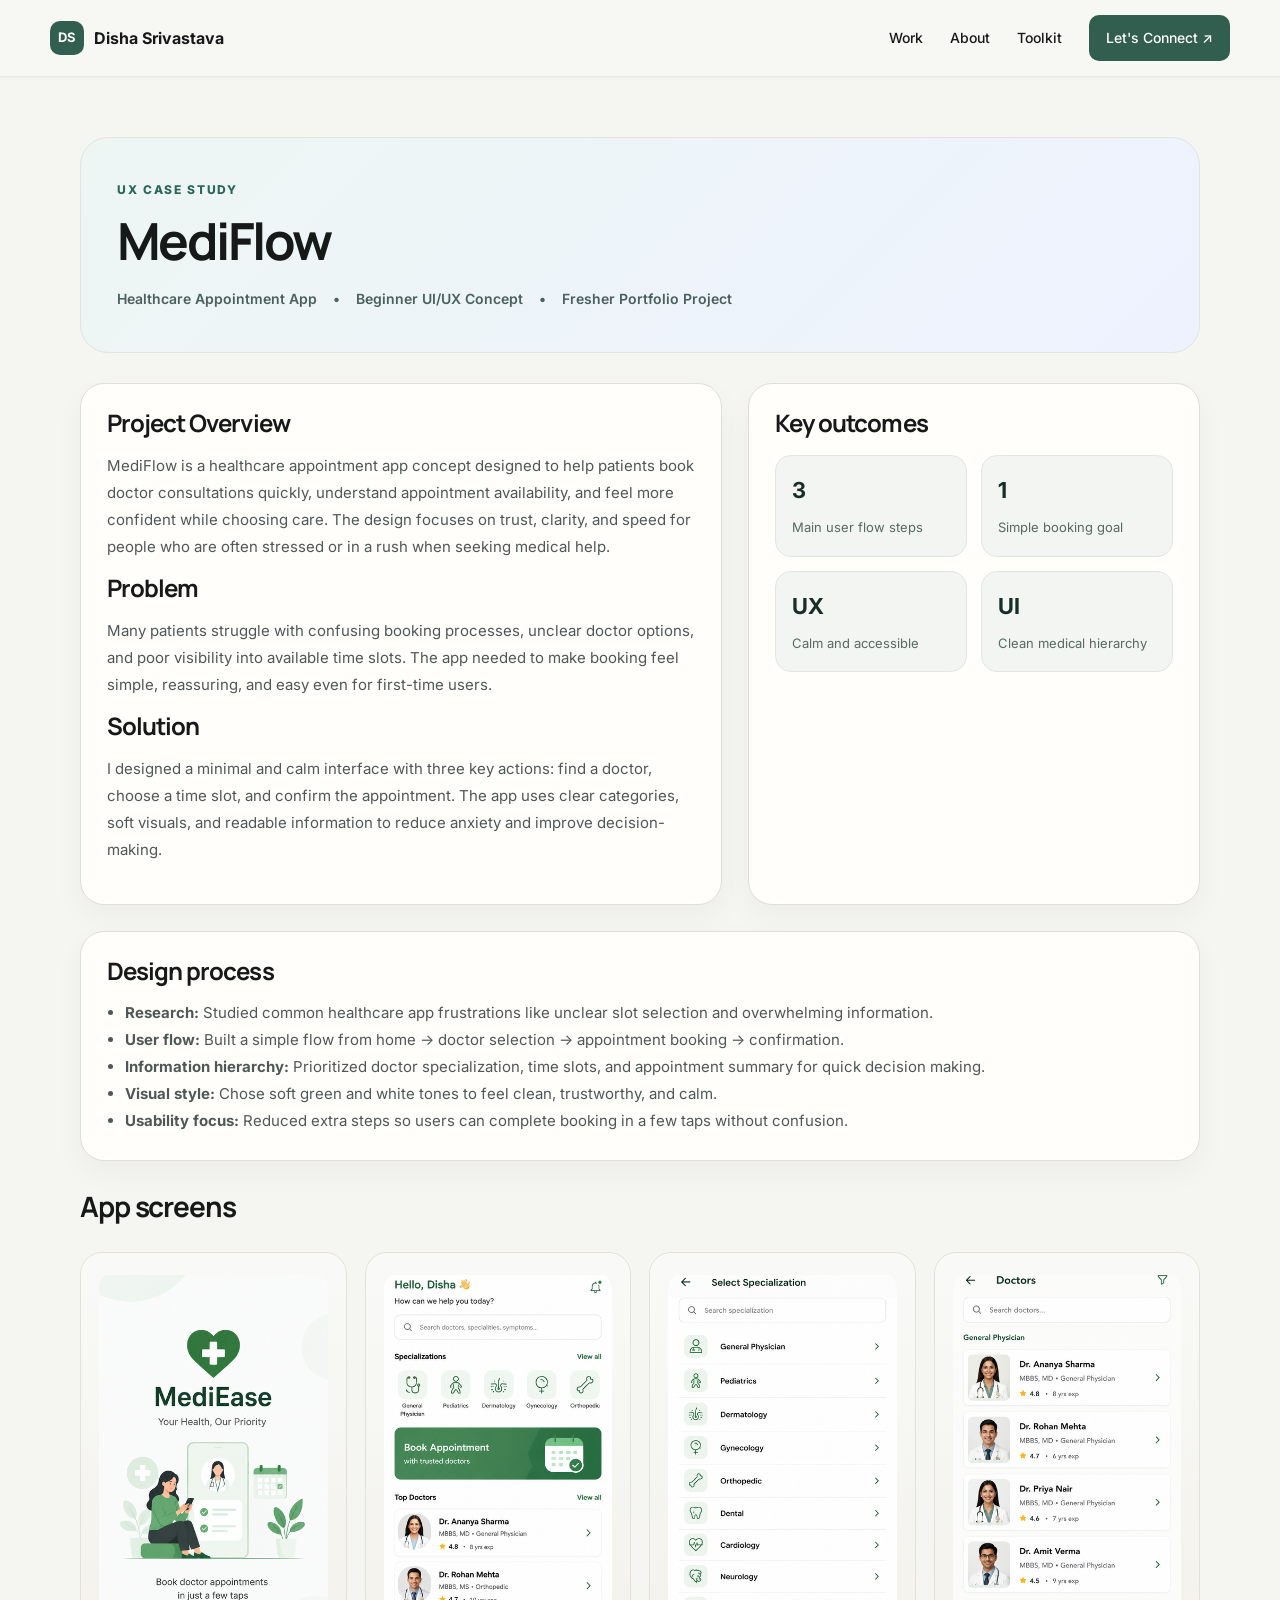
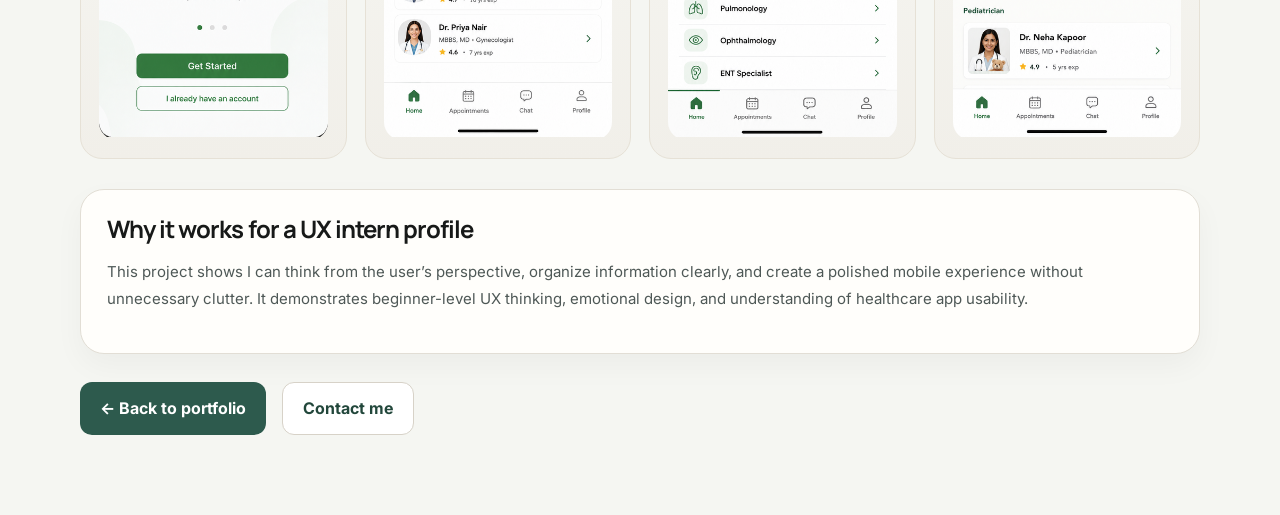
==== ux-project.html @ add3eace "adding ui ux project" ====
<!DOCTYPE html>
<html lang="en">
<head>
  <meta charset="UTF-8" />
  <meta name="viewport" content="width=device-width, initial-scale=1.0" />
  <meta name="description" content="MediFlow UX case study for a healthcare appointment app concept." />
  <title>MediFlow | Healthcare Appointment App</title>
  <link rel="preconnect" href="https://fonts.googleapis.com">
  <link rel="preconnect" href="https://fonts.gstatic.com" crossorigin>
  <link href="https://fonts.googleapis.com/css2?family=Inter:wght@400;500;600;700;800&family=Manrope:wght@600;700;800&display=swap" rel="stylesheet">
  <link rel="stylesheet" href="styles.css" />
  <style>
    body { background: #f5f6f2; }
    .case-study { max-width: 1160px; margin: 0 auto; padding: 60px 20px 80px; }
    .case-hero {
      background: linear-gradient(135deg, #edf6f3 0%, #eef2ff 100%);
      border: 1px solid #dfe5df;
      border-radius: 28px;
      padding: 42px 36px;
      margin-bottom: 30px;
    }
    .case-kicker {
      font-size: 12px; letter-spacing: .14em; text-transform: uppercase; font-weight: 800; color: #2b6657; margin-bottom: 12px;
    }
    .case-hero h1 { font-size: clamp(34px, 4vw, 58px); margin: 0 0 18px; letter-spacing: -0.05em; }
    .hero-meta { display:flex; flex-wrap:wrap; gap:16px; color:#49605c; font-size:14px; font-weight:600; }
    .case-grid { display:grid; grid-template-columns:1.35fr 0.95fr; gap:26px; }
    .panel {
      background:#fffefb; border:1px solid #e2ded5; border-radius:24px; padding:26px; box-shadow:0 12px 30px rgba(22,30,29,.04);
    }
    .panel h2 { font-size:24px; margin:0 0 14px; }
    .panel p, .panel li { color:#4e5856; font-size:15px; line-height:1.8; }
    ul { margin:0; padding-left:18px; }
    .stats { display:grid; grid-template-columns:repeat(2, minmax(0,1fr)); gap:14px; margin-top:18px; }
    .stat { background:#f2f5f1; border:1px solid #e1e7e1; border-radius:16px; padding:16px; }
    .stat strong { display:block; font-size:22px; color:#172d29; margin-bottom:5px; }
    .stat span { color:#586964; font-size:13px; }
    .screen-layout { display:grid; grid-template-columns:repeat(4, 1fr); gap:18px; margin-top:30px; }
    .screen-card {
      background:linear-gradient(180deg, #f9faf7, #f1efe9); border:1px solid #e6e1d6; border-radius:22px; min-height:260px; padding:18px; position:relative; overflow:hidden;
    }
    .phone-mock { width:145px; height:215px; margin:0 auto; background:white; border-radius:24px; border:1px solid #ece8df; box-shadow:0 18px 30px rgba(22,29,34,.08); padding:12px; }
    .mini-top { display:flex; justify-content:flex-end; gap:5px; margin-bottom:10px; }
    .mini-top span { display:inline-block; width:6px; height:6px; border-radius:50%; background:#d9d8d4; }
    .mini-hero { height:30px; border-radius:10px; background:#eaf0ef; margin-bottom:10px; }
    .mini-pill { height:14px; width:70%; border-radius:999px; background:#edf4f2; margin-bottom:8px; }
    .doctor-card { height:56px; border-radius:12px; background:linear-gradient(135deg,#dfeef0,#c5dfe5); margin-bottom:10px; }
    .mini-row { height:18px; background:#eef1ef; border-radius:8px; margin-bottom:8px; }
    .mini-button { height:26px; border-radius:10px; background:#dfe8e6; margin-top:14px; }
    .mini-badge { display:flex; justify-content:space-between; gap:6px; margin-bottom:8px; }
    .mini-badge span { display:inline-block; flex:1; height:20px; border-radius:999px; background:#ebf1ef; }
    .case-actions { display:flex; gap:16px; margin-top:28px; flex-wrap:wrap; }
    .btn-case {
      display:inline-flex; align-items:center; gap:8px; background:#2d5a4d; color:white; padding:12px 20px; border-radius:12px; font-weight:700; text-decoration:none;
    }
    .btn-case.secondary { background:white; color:#22473b; border:1px solid #d7d2c8; }
    @media (max-width: 900px) { .case-grid { grid-template-columns:1fr; } .screen-layout { grid-template-columns:repeat(2,1fr);} }
    @media (max-width: 560px) { .screen-layout { grid-template-columns:1fr; } }
  </style>
</head>
<body>
  <header class="nav-wrap">
    <nav class="nav container" aria-label="Primary navigation">
      <a class="brand" href="index.html" aria-label="Disha Srivastava home">
        <span class="brand-mark">DS</span>
        <span>Disha Srivastava</span>
      </a>
      <div class="nav-links" id="nav-links">
        <a href="index.html#work">Work</a>
        <a href="index.html#about">About</a>
        <a href="index.html#skills">Toolkit</a>
        <a class="nav-cta" href="index.html#contact">Let's Connect <span>↗</span></a>
      </div>
    </nav>
  </header>

  <main class="case-study">
    <section class="case-hero">
      <div class="case-kicker">UX Case Study</div>
      <h1>MediFlow</h1>
      <div class="hero-meta">
        <span>Healthcare Appointment App</span>
        <span>•</span>
        <span>Beginner UI/UX Concept</span>
        <span>•</span>
        <span>Fresher Portfolio Project</span>
      </div>
    </section>

    <section class="case-grid">
      <div class="panel">
        <h2>Project Overview</h2>
        <p>
          MediFlow is a healthcare appointment app concept designed to help patients book doctor consultations quickly,
          understand appointment availability, and feel more confident while choosing care. The design focuses on trust,
          clarity, and speed for people who are often stressed or in a rush when seeking medical help.
        </p>

        <h2>Problem</h2>
        <p>
          Many patients struggle with confusing booking processes, unclear doctor options, and poor visibility into available time slots.
          The app needed to make booking feel simple, reassuring, and easy even for first-time users.
        </p>

        <h2>Solution</h2>
        <p>
          I designed a minimal and calm interface with three key actions: find a doctor, choose a time slot, and confirm the appointment.
          The app uses clear categories, soft visuals, and readable information to reduce anxiety and improve decision-making.
        </p>
      </div>

      <div class="panel">
        <h2>Key outcomes</h2>
        <div class="stats">
          <div class="stat">
            <strong>3</strong>
            <span>Main user flow steps</span>
          </div>
          <div class="stat">
            <strong>1</strong>
            <span>Simple booking goal</span>
          </div>
          <div class="stat">
            <strong>UX</strong>
            <span>Calm and accessible</span>
          </div>
          <div class="stat">
            <strong>UI</strong>
            <span>Clean medical hierarchy</span>
          </div>
        </div>
      </div>
    </section>

    <section class="panel" style="margin-top:26px;">
      <h2>Design process</h2>
      <ul>
        <li><strong>Research:</strong> Studied common healthcare app frustrations like unclear slot selection and overwhelming information.</li>
        <li><strong>User flow:</strong> Built a simple flow from home → doctor selection → appointment booking → confirmation.</li>
        <li><strong>Information hierarchy:</strong> Prioritized doctor specialization, time slots, and appointment summary for quick decision making.</li>
        <li><strong>Visual style:</strong> Chose soft green and white tones to feel clean, trustworthy, and calm.</li>
        <li><strong>Usability focus:</strong> Reduced extra steps so users can complete booking in a few taps without confusion.</li>
      </ul>
    </section>

    <section style="margin-top:30px;">
      <h2 style="font-size:28px; margin-bottom:18px;">App screens</h2>
      <div class="screen-layout">
        <div class="screen-card">
          <img src="images/cropped/ui_1.png" alt="MediEase home screen onboarding" style="width:100%; height:100%; object-fit:contain; border-radius:18px;" />
        </div>
        <div class="screen-card">
          <img src="images/cropped/ui_2.png" alt="MediEase specialization and doctor list screen" style="width:100%; height:100%; object-fit:contain; border-radius:18px;" />
        </div>
        <div class="screen-card">
          <img src="images/cropped/ui_3.png" alt="MediEase date and slot selection screen" style="width:100%; height:100%; object-fit:contain; border-radius:18px;" />
        </div>
        <div class="screen-card">
          <img src="images/cropped/ui_4.png" alt="MediEase appointment confirmation screen" style="width:100%; height:100%; object-fit:contain; border-radius:18px;" />
        </div>
      </div>
    </section>

    <section class="panel" style="margin-top:30px;">
      <h2>Why it works for a UX intern profile</h2>
      <p>
        This project shows I can think from the user’s perspective, organize information clearly, and create a polished mobile experience without unnecessary clutter.
        It demonstrates beginner-level UX thinking, emotional design, and understanding of healthcare app usability.
      </p>
    </section>

    <div class="case-actions">
      <a class="btn-case" href="index.html#work">← Back to portfolio</a>
      <a class="btn-case secondary" href="index.html#contact">Contact me</a>
    </div>
  </main>
</body>
</html>
---- styles.css ----
:root{
  --bg:#f8f7f3; --paper:#fffefb; --text:#171918; --muted:#626762;
  --green:#315e4e; --green-2:#3f735f; --yellow:#e7b83f; --line:#e7e5dc;
  --shadow:0 18px 55px rgba(39,53,45,.10); --radius:22px;
}
*{box-sizing:border-box}
html{scroll-behavior:smooth}
body{margin:0;background:var(--bg);color:var(--text);font-family:Inter,system-ui,sans-serif;line-height:1.65}
a{color:inherit;text-decoration:none}
button{font:inherit}
.container{width:min(1180px,calc(100% - 48px));margin:auto}
.nav-wrap{position:sticky;top:0;z-index:20;background:rgba(248,247,243,.88);backdrop-filter:blur(14px);border-bottom:1px solid rgba(231,229,220,.7)}
.nav{min-height:76px;display:flex;align-items:center;justify-content:space-between;gap:24px}
.brand{display:flex;align-items:center;gap:10px;font-weight:700}
.brand-mark{display:grid;place-items:center;width:34px;height:34px;border-radius:10px;background:var(--green);color:white;font-size:13px}
.nav-links{display:flex;align-items:center;gap:27px;font-size:14px;font-weight:500}
.nav-links a{transition:.2s ease}
.nav-links a:hover{color:var(--green)}
.nav-cta{background:var(--green);color:#fff!important;padding:11px 17px;border-radius:10px}
.menu-btn{display:none;border:1px solid var(--line);background:var(--paper);padding:9px 12px;border-radius:9px}
.hero{min-height:700px;display:grid;grid-template-columns:1.03fr .97fr;align-items:center;gap:45px;padding:80px 0 65px}
.eyebrow,.section-kicker{font-size:12px;letter-spacing:.12em;text-transform:uppercase;font-weight:700;color:var(--green)}
.eyebrow{display:inline-block;letter-spacing:.02em;text-transform:none;color:#5d4d1e;background:#f6e9bd;padding:8px 13px;border-radius:999px}
h1,h2,h3{font-family:Manrope,Inter,sans-serif;line-height:1.12}
h1{font-size:clamp(44px,5.3vw,72px);letter-spacing:-.055em;margin:22px 0 24px;max-width:720px}
h1 span{color:var(--green)}
h2{font-size:clamp(31px,3.4vw,46px);letter-spacing:-.04em;margin:9px 0 22px}
h3{letter-spacing:-.025em}
.hero-text{max-width:620px;color:var(--muted);font-size:17px}
.hero-actions{display:flex;align-items:center;gap:24px;margin-top:32px}
.btn{display:inline-flex;align-items:center;gap:15px;border:0;border-radius:11px;padding:14px 20px;font-weight:700;cursor:pointer}
.btn-primary{background:var(--green);color:white;box-shadow:0 10px 24px rgba(49,94,78,.18)}
.btn-light{background:white;color:var(--green)}
.text-btn{font-weight:600;font-size:14px}
.hero-points{display:flex;gap:26px;margin-top:45px;color:#4e544f;font-size:13px}
.hero-photo{position:relative;min-height:560px;display:grid;place-items:center}
.photo-card{width:min(390px,75%);aspect-ratio:.79;position:relative;z-index:2;overflow:hidden;border-radius:190px 190px 35px 35px;border:9px solid white;box-shadow:var(--shadow);background:#dfe8e2}
.photo-card img{width:100%;height:100%;object-fit:cover;object-position:center 44%}
.photo-orbit{position:absolute;border-radius:50%;filter:blur(.1px)}
.orbit-a{width:410px;height:410px;background:#e3e9dc;top:80px;left:50%;transform:translateX(-45%)}
.orbit-b{width:110px;height:110px;border:18px solid #f3cf67;right:8%;bottom:70px}
.photo-note{position:absolute;z-index:4;right:2%;bottom:78px;background:white;padding:17px 20px;border-radius:15px;box-shadow:0 15px 40px rgba(30,50,40,.13);display:flex;gap:12px;align-items:flex-start;font-size:12px}
.photo-note p{margin:0}
.note-icon{width:30px;height:30px;display:grid;place-items:center;background:#e2ece3;color:var(--green);border-radius:50%}
.section{padding:90px 0}
.section-head{display:flex;justify-content:space-between;align-items:end;margin-bottom:30px}
.section-head h2{max-width:690px}
.project-grid{display:grid;grid-template-columns:1.18fr 1fr 1fr;gap:20px}
.project-card{background:var(--paper);border:1px solid var(--line);border-radius:var(--radius);overflow:hidden;transition:transform .25s ease,box-shadow .25s ease}
.project-card:hover{transform:translateY(-5px);box-shadow:var(--shadow)}
.project-visual{height:285px;padding:28px;position:relative;overflow:hidden}
.visual-label{font-size:10px;letter-spacing:.12em;font-weight:800;color:#fff;opacity:.85}
.visual-nexa{background:linear-gradient(135deg,#244b40,#86a68e)}
.visual-mobile{background:linear-gradient(135deg,#c8d4cf,#f3ead2)}
.visual-mcq{background:linear-gradient(135deg,#38466d,#9ca8cf)}
.visual-mood{background:linear-gradient(135deg,#5e4a70,#e6b77d)}
.app-card-image{position:absolute;inset:18px 24px 14px 24px;width:calc(100% - 48px);height:calc(100% - 32px);object-fit:cover;border-radius:18px;box-shadow:0 14px 26px rgba(22,33,30,.14);background:#f7f7f3}
.visual-structure{position:absolute;left:18px;right:18px;bottom:18px;top:52px;border-radius:18px;background:rgba(255,255,255,.12);border:1px solid rgba(255,255,255,.22);box-shadow:inset 0 1px 0 rgba(255,255,255,.18)}
.mini-window{position:absolute;inset:16px 20px 14px 20px;background:white;border-radius:16px;padding:12px 12px 10px;box-shadow:0 18px 30px rgba(32,38,35,.13)}
.mini-top{display:flex;align-items:center;gap:7px;padding-bottom:10px;border-bottom:1px solid #edf0ed}.mini-top span{width:7px;height:7px;border-radius:50%;background:#d5d9d5}.mini-body{display:flex;gap:12px;margin-top:12px;height:calc(100% - 35px)}.mini-side{width:22%;background:#edf2ee;border-radius:10px}.mini-content{flex:1;display:flex;flex-direction:column;gap:10px}.mini-line{height:10px;border-radius:999px;background:#eef0ef}.mini-line.long{width:86%}.mini-line.short{width:54%}.mini-grid{display:grid;grid-template-columns:repeat(3,1fr);gap:8px;margin-top:8px}.mini-grid i{display:block;height:48px;border-radius:10px;background:linear-gradient(180deg,#c9dcd1,#edf1ee)}
.mini-dashboard{position:absolute;inset:18px 18px 18px 18px;background:rgba(255,255,255,.08);border-radius:16px;padding:16px}.dash-head{height:14px;width:45%;background:rgba(255,255,255,.4);border-radius:999px;margin-bottom:18px}.dash-body{display:grid;grid-template-columns:1.3fr .9fr .9fr;gap:10px;height:calc(100% - 24px)}.dash-panel{display:block;background:rgba(255,255,255,.2);border-radius:12px}.dash-panel.big{background:linear-gradient(180deg,rgba(255,255,255,.24),rgba(255,255,255,.12))}.mini-quiz{position:absolute;inset:20px 18px 18px 18px;background:rgba(255,255,255,.1);border-radius:16px;padding:18px 18px 15px}.quiz-line{height:10px;border-radius:999px;background:rgba(255,255,255,.42);margin-bottom:10px}.quiz-line.short{width:60%}.quiz-options{display:grid;grid-template-columns:1fr 1fr;gap:10px;margin-top:18px}.quiz-options span{display:block;height:42px;border-radius:10px;background:rgba(255,255,255,.2)}
.phone-ui{position:absolute;left:50%;top:52px;transform:translateX(-50%);width:150px;height:210px;background:#fff;border-radius:26px;padding:10px 12px;box-shadow:0 20px 40px rgba(26,31,30,.18)}
.phone-topbar{display:flex;justify-content:flex-end;gap:5px;padding-top:2px}.phone-topbar span{width:6px;height:6px;border-radius:50%;background:#d4d8d3}.phone-screen{margin-top:10px}.phone-header{height:12px;width:60%;background:#e7ece7;border-radius:6px;margin-bottom:10px}.search-pill{height:18px;border-radius:999px;background:#eef1ee;margin-bottom:12px}.category-row{display:grid;grid-template-columns:repeat(3,1fr);gap:7px;margin-bottom:12px}.category-row i{display:block;height:38px;background:#e7ece7;border-radius:10px}.product-card.large{height:56px;border-radius:12px;background:linear-gradient(135deg,#dfe9e5,#a6b7af);margin-bottom:10px}.product-row{display:grid;grid-template-columns:1fr 1fr;gap:8px}.product-row span{display:block;height:44px;border-radius:10px;background:#eef2ef}
.muted-link{color:var(--green);font-weight:700;display:inline-flex;align-items:center;cursor:default}
.mock-window,.mcq-ui,.mood-ui{position:absolute;background:#fff;border-radius:13px;box-shadow:0 20px 40px rgba(0,0,0,.18);left:12%;right:12%;top:68px;bottom:-20px;padding:13px}
.mock-top{display:flex;gap:5px;border-bottom:1px solid #e9ece9;padding-bottom:9px}.mock-top i{width:6px;height:6px;border-radius:50%;background:#a9b9ae}
.mock-body{display:flex;height:100%;padding-top:12px;gap:12px}.mock-side{width:22%;background:#edf2ee;border-radius:7px}.mock-content{flex:1}.mock-title{height:13px;width:42%;background:#dfe8e1;border-radius:5px;margin:3px 0 16px}.mock-row{display:flex;gap:8px}.mock-row b{height:38px;flex:1;background:#f0f4ef;border-radius:7px}.mock-large{height:78px;background:#e8eee9;border-radius:8px;margin-top:12px}
.mcq-ui{top:70px}.mcq-header{height:15px;width:44%;background:#dfe4f1;border-radius:5px}.mcq-chips{display:flex;gap:5px;margin:15px 0}.mcq-chips span{height:18px;flex:1;background:#e7ebf6;border-radius:6px}.mcq-line{height:9px;width:85%;background:#eceef2;border-radius:5px;margin:9px 0}.mcq-line.short{width:55%}.mcq-options{display:grid;grid-template-columns:1fr 1fr;gap:7px;margin-top:15px}.mcq-options i{height:33px;border:1px solid #dfe3eb;border-radius:7px}
.mood-ui{top:65px}.mood-title{height:13px;width:40%;background:#e7e0ec;border-radius:5px}.mood-cards{display:grid;grid-template-columns:repeat(4,1fr);gap:7px;margin:18px 0}.mood-cards i{height:65px;border-radius:8px;background:linear-gradient(180deg,#d5a1a7,#536c7b)}.mood-cards i:nth-child(2){background:linear-gradient(180deg,#b4c5d6,#57698d)}.mood-cards i:nth-child(3){background:linear-gradient(180deg,#d7a8c6,#5c4e82)}.mood-cards i:nth-child(4){background:linear-gradient(180deg,#e2a87a,#53685a)}.mood-pills{display:flex;gap:6px}.mood-pills span{height:13px;width:30px;border-radius:20px;background:#d8d4df}
.project-body{padding:22px}.project-meta{font-size:10px;letter-spacing:.1em;font-weight:800;color:var(--green);margin-bottom:10px}.project-meta-ui{color:#1f6f56;background:#eaf4ee;border:1px solid #d2e4d7;border-radius:999px;padding:8px 10px;display:inline-block;letter-spacing:.12em}.project-body h3{font-size:22px;margin:0 0 10px}.project-body p{font-size:13px;color:var(--muted);margin:0 0 18px}.project-link{font-size:13px;font-weight:700;color:var(--green)}
.approach{border-top:1px solid var(--line)}
.steps{display:grid;grid-template-columns:repeat(6,1fr);gap:12px;margin-top:35px}.step{padding:20px;border:1px solid var(--line);background:rgba(255,254,251,.65);border-radius:16px}.step span{display:grid;place-items:center;width:38px;height:38px;background:#edf1e9;color:var(--green);border-radius:10px;font-size:12px;font-weight:800}.step h3{font-size:17px;margin:22px 0 8px}.step p{font-size:12px;color:var(--muted);margin:0}.principle{display:flex;gap:17px;align-items:center;margin-top:24px;padding:20px 24px;background:#f0f0e6;border-radius:16px;color:#485149}.principle-icon{font-size:25px;color:var(--green)}.principle p{margin:0;font-size:14px}
.about{display:grid;grid-template-columns:1fr 1fr;gap:70px;align-items:center}.about-copy>p:not(.section-kicker){color:var(--muted);max-width:620px}.about-facts{display:grid;grid-template-columns:repeat(3,1fr);gap:10px;margin-top:30px}.about-facts div{background:var(--paper);border:1px solid var(--line);padding:14px;border-radius:13px}.about-facts b,.about-facts span{display:block}.about-facts b{font-size:11px;color:var(--green);margin-bottom:4px}.about-facts span{font-size:12px}.about-art{height:430px;position:relative;background:#eef1e7;border-radius:35% 35% 18px 18px;overflow:hidden}.sun{position:absolute;width:95px;height:95px;border-radius:50%;background:#efc34f;right:15%;top:12%}.plant{position:absolute;left:16%;bottom:0;width:30px;height:260px;border-left:6px solid #52725b;transform:rotate(5deg)}.plant:before,.plant:after{content:"";position:absolute;width:75px;height:30px;background:#789978;border-radius:100% 0 100% 0}.plant:before{left:-60px;top:60px;transform:rotate(-28deg)}.plant:after{left:-15px;top:125px;transform:rotate(28deg)}.desk{position:absolute;left:22%;right:12%;bottom:24%;height:10px;background:#5d4d3e;border-radius:10px}.person-shape{position:absolute;width:115px;height:180px;border-radius:60px 60px 20px 20px;background:#496a5b;left:48%;bottom:24%}.laptop{position:absolute;width:125px;height:76px;background:#d5dce1;border:7px solid #8e999e;border-radius:7px;left:42%;bottom:35%;transform:skewY(-4deg)}
.skills{border-top:1px solid var(--line)}.skills-grid{display:grid;grid-template-columns:1fr 1fr;gap:14px;margin-top:30px}.skill{display:flex;gap:18px;padding:22px;border:1px solid var(--line);border-radius:16px;background:var(--paper)}.skill>span{flex:none;width:42px;height:42px;display:grid;place-items:center;border-radius:12px;background:#edf1e9;color:var(--green);font-weight:700}.skill h3{margin:0 0 5px;font-size:16px}.skill p{margin:0;color:var(--muted);font-size:12px}
.credentials{border-top:1px solid var(--line)}.credentials-head{display:flex;justify-content:space-between;align-items:end;margin-bottom:25px}.credentials-head h2{max-width:650px}.cert-grid{display:grid;grid-template-columns:1fr 1fr;gap:10px}.cert-grid a{display:flex;justify-content:space-between;gap:15px;padding:17px 19px;background:var(--paper);border:1px solid var(--line);border-radius:13px;font-size:13px;font-weight:600;transition:.2s}.cert-grid a:hover{border-color:#b7c5b8;transform:translateY(-2px)}.cert-grid span{color:var(--green);font-size:11px}
.contact{margin-top:35px;margin-bottom:55px;background:var(--green);color:white;border-radius:25px;padding:48px 52px;display:flex;align-items:center;justify-content:space-between;gap:30px}.contact .section-kicker{color:#d5e2d8}.contact h2{max-width:650px;margin-bottom:12px}.contact p{color:#d9e4dc}.contact-links{display:flex;gap:20px;flex-wrap:wrap;margin-top:20px}.contact-links a{font-size:12px;color:#edf5ef}.footer{display:flex;justify-content:space-between;padding:0 0 30px;color:#777c77;font-size:11px}
.skip-link{position:fixed;left:10px;top:-50px;background:#fff;padding:10px 14px;border-radius:8px;z-index:100}.skip-link:focus{top:10px}
:focus-visible{outline:3px solid #e7b83f;outline-offset:3px}
@media(max-width:980px){.hero{grid-template-columns:1fr}.hero-photo{min-height:500px}.project-grid{grid-template-columns:1fr 1fr}.featured{grid-column:1/-1}.steps{grid-template-columns:repeat(3,1fr)}.about{grid-template-columns:1fr}.about-art{max-width:600px}.nav-links{gap:17px}}
@media(max-width:720px){.container{width:min(100% - 32px,600px)}.nav{min-height:68px}.menu-btn{display:block}.nav-links{display:none;position:absolute;left:16px;right:16px;top:72px;background:var(--paper);padding:16px;border:1px solid var(--line);border-radius:14px;box-shadow:var(--shadow);flex-direction:column;align-items:stretch}.nav-links.open{display:flex}.nav-cta{text-align:center}.hero{padding:55px 0 35px;min-height:auto}.hero-photo{min-height:430px}.photo-card{width:70%}.photo-note{right:0;bottom:40px}.hero-points{flex-wrap:wrap;gap:12px}.section{padding:65px 0}.project-grid,.skills-grid,.cert-grid{grid-template-columns:1fr}.featured{grid-column:auto}.steps{grid-template-columns:1fr 1fr}.about-facts{grid-template-columns:1fr}.credentials-head,.contact{align-items:flex-start;flex-direction:column}.contact{padding:34px 28px}.footer{flex-direction:column;gap:8px}}
@media(max-width:460px){h1{font-size:42px}.hero-actions{align-items:flex-start;flex-direction:column}.steps{grid-template-columns:1fr}.photo-card{width:78%}.photo-orbit.orbit-a{width:320px;height:320px}.project-visual{height:245px}}
@media(prefers-reduced-motion:reduce){html{scroll-behavior:auto}*,*::before,*::after{transition:none!important;animation:none!important}}

/* Enhanced portfolio refinements */
.nav-wrap{box-shadow:0 1px 0 rgba(20,30,25,.03)}
.hero{position:relative}
.hero:before{content:"";position:absolute;left:-90px;top:100px;width:240px;height:240px;border-radius:50%;background:rgba(228,235,225,.48);z-index:-1}
.photo-card{background:#dbe7df}
.photo-card img{object-position:center 38%;filter:saturate(.98) contrast(1.01)}
.project-card{box-shadow:0 8px 24px rgba(35,50,42,.035)}
.project-card.featured{border-color:#cad8cc}
.project-card.featured .project-body{background:linear-gradient(180deg,#fffefb,#fbfcf8)}
.section-head{margin-bottom:38px}
.project-link{display:inline-flex;align-items:center;gap:8px}
.project-link span{transition:transform .2s}
.project-link:hover span{transform:translateX(4px)}
.skill{transition:transform .2s,box-shadow .2s}
.skill:hover{transform:translateY(-2px);box-shadow:0 12px 30px rgba(35,50,42,.07)}
.contact{box-shadow:0 18px 50px rgba(49,94,78,.18)}
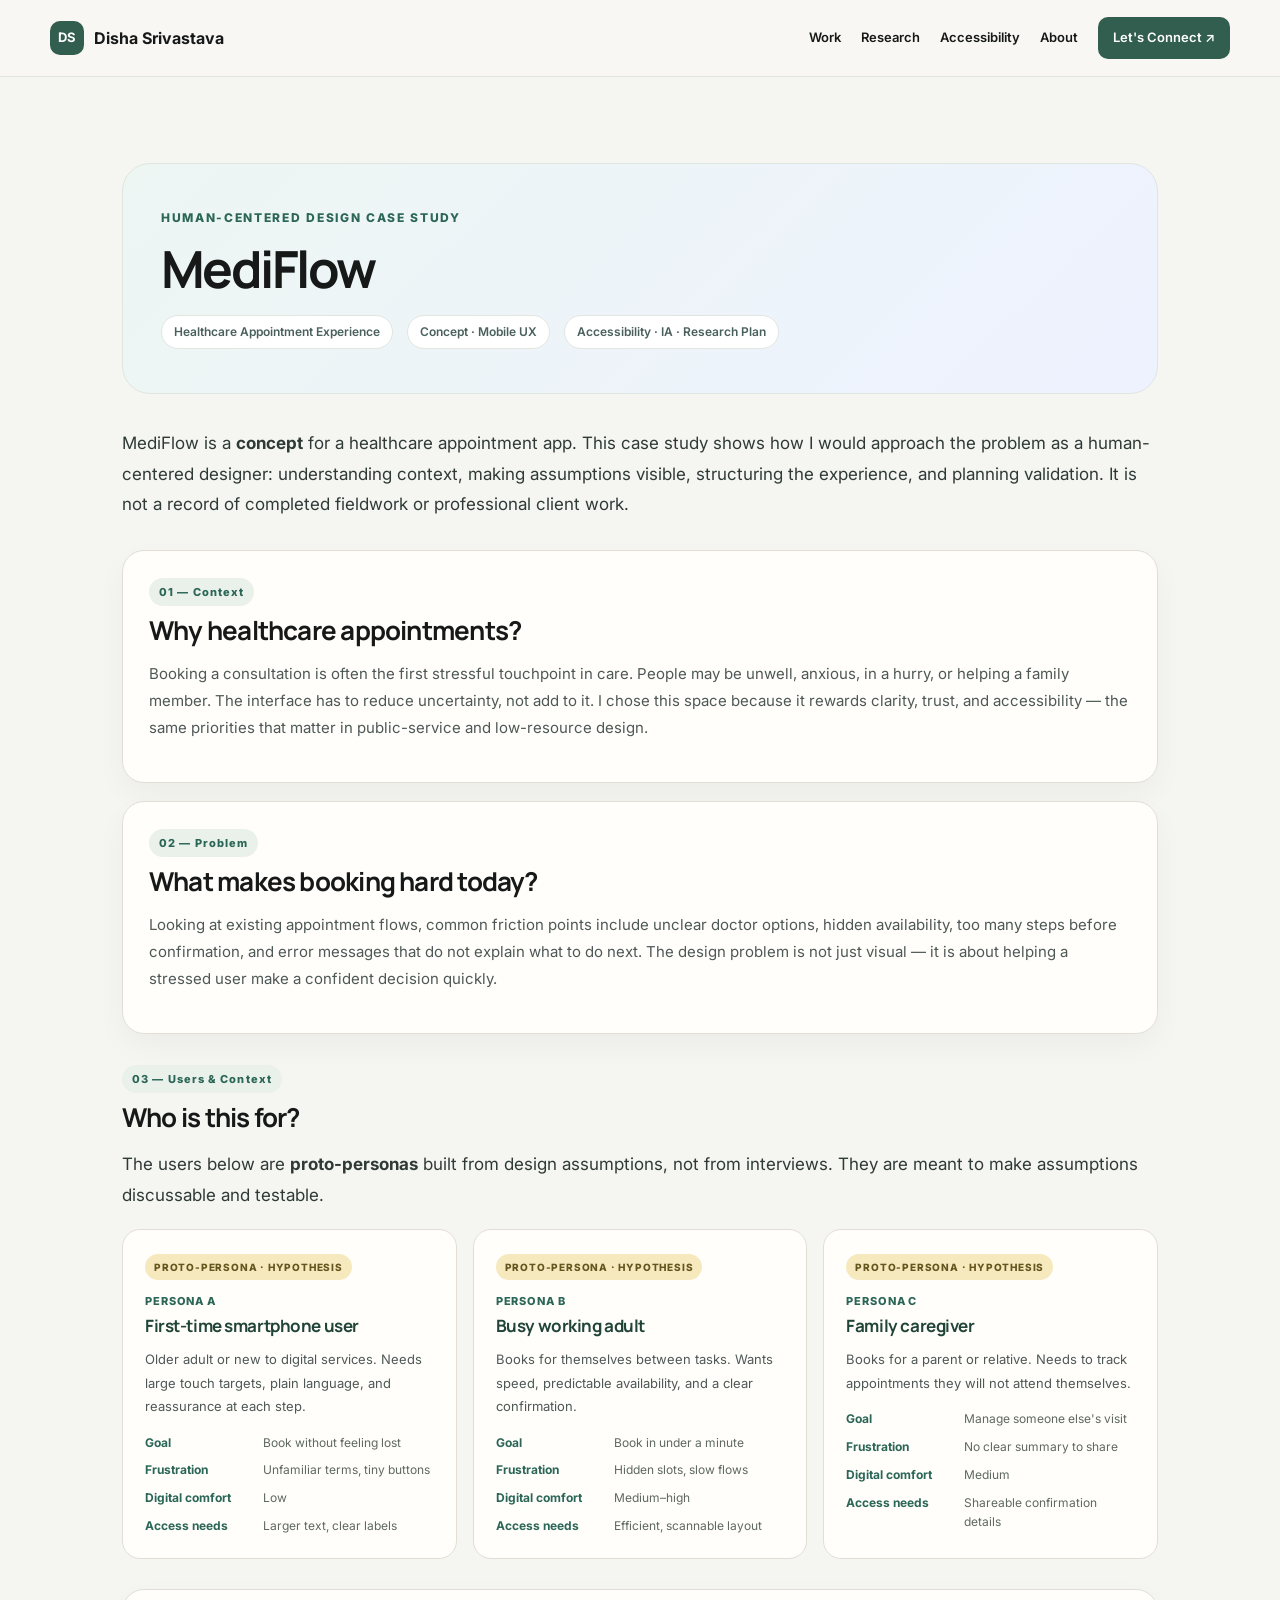
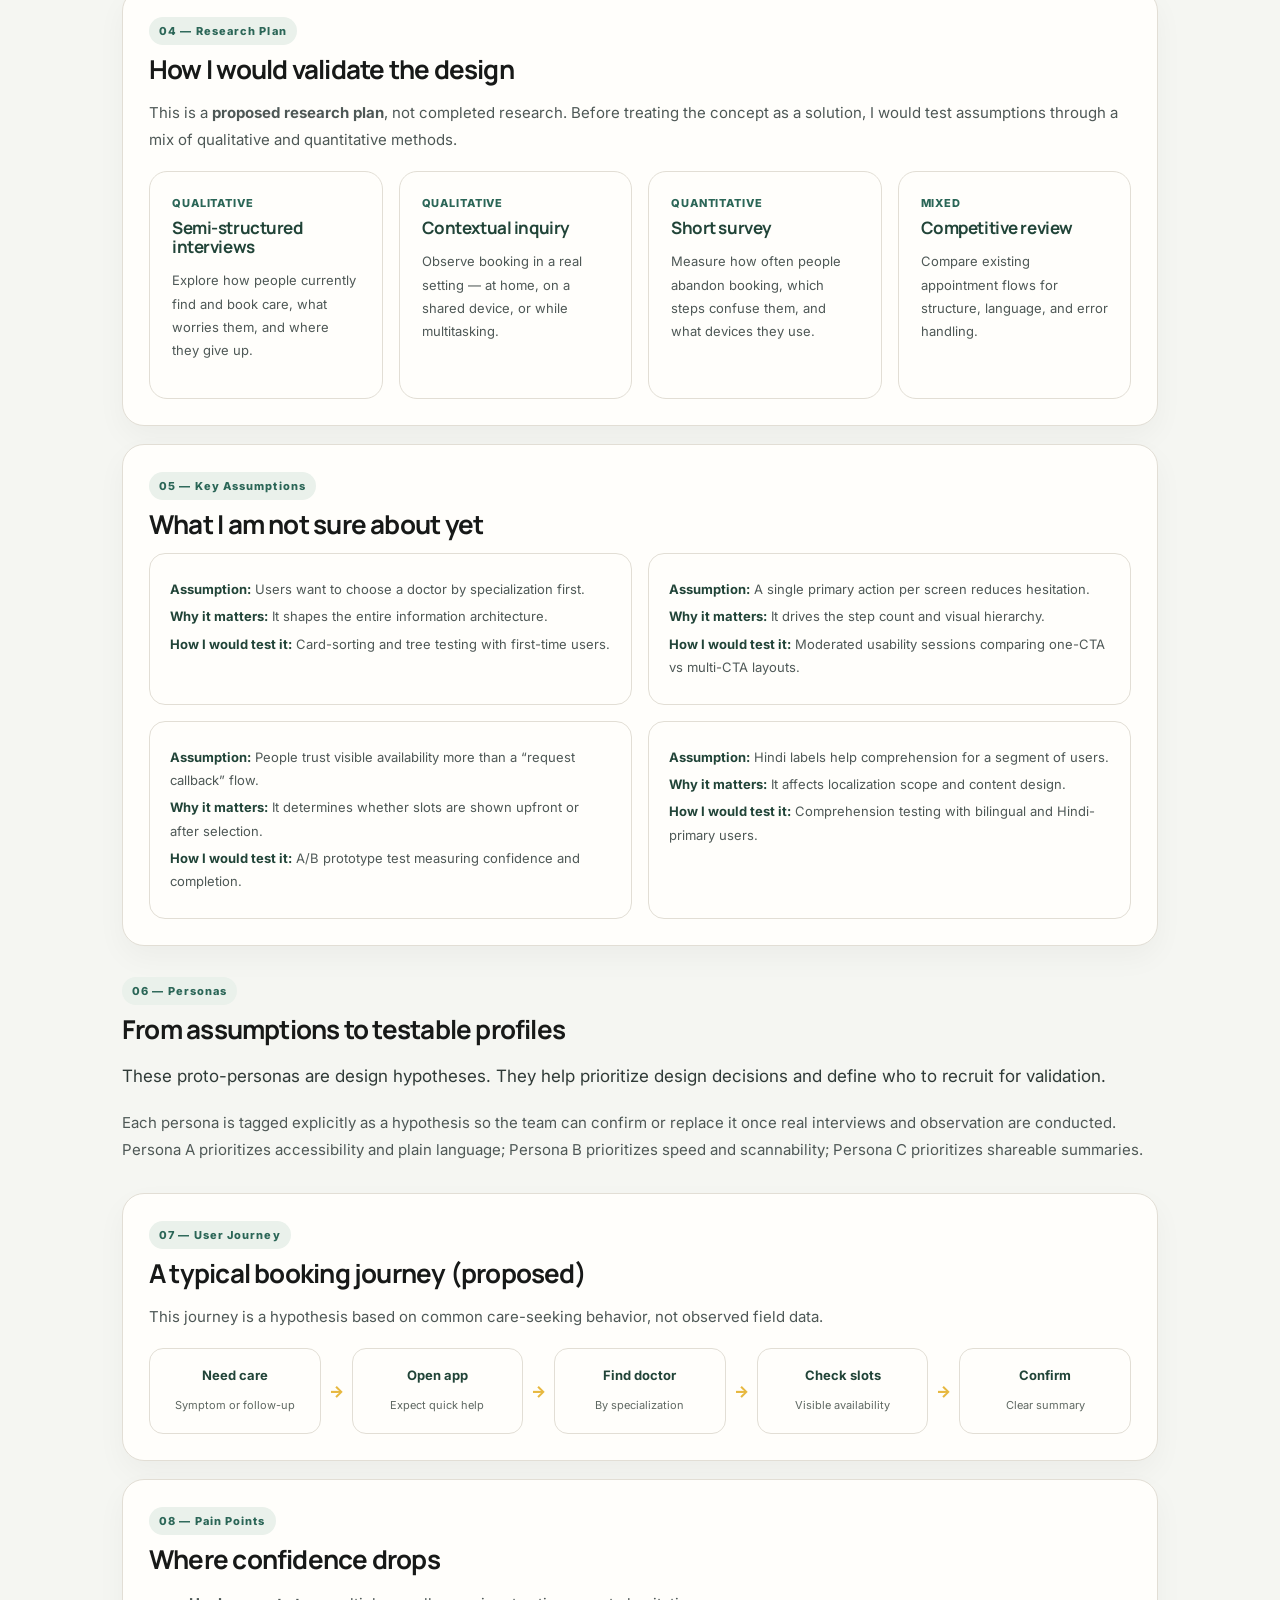
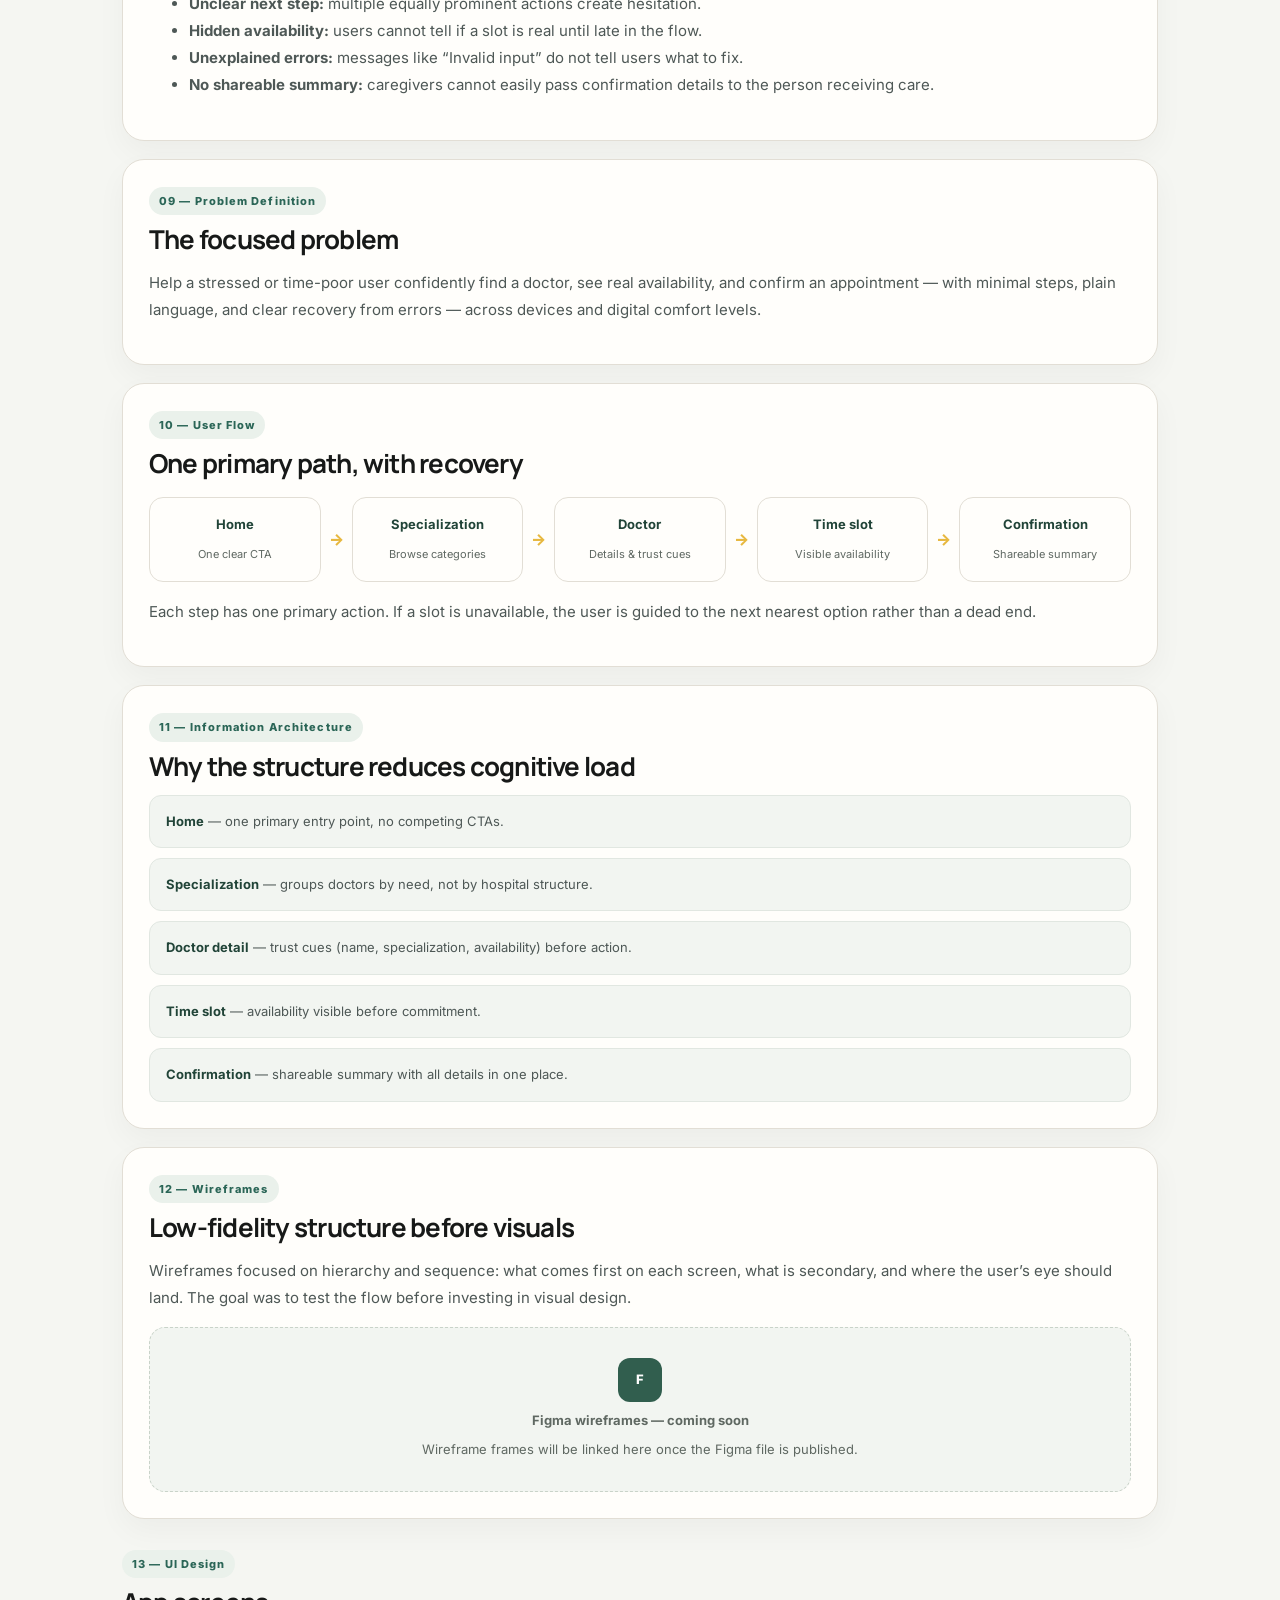
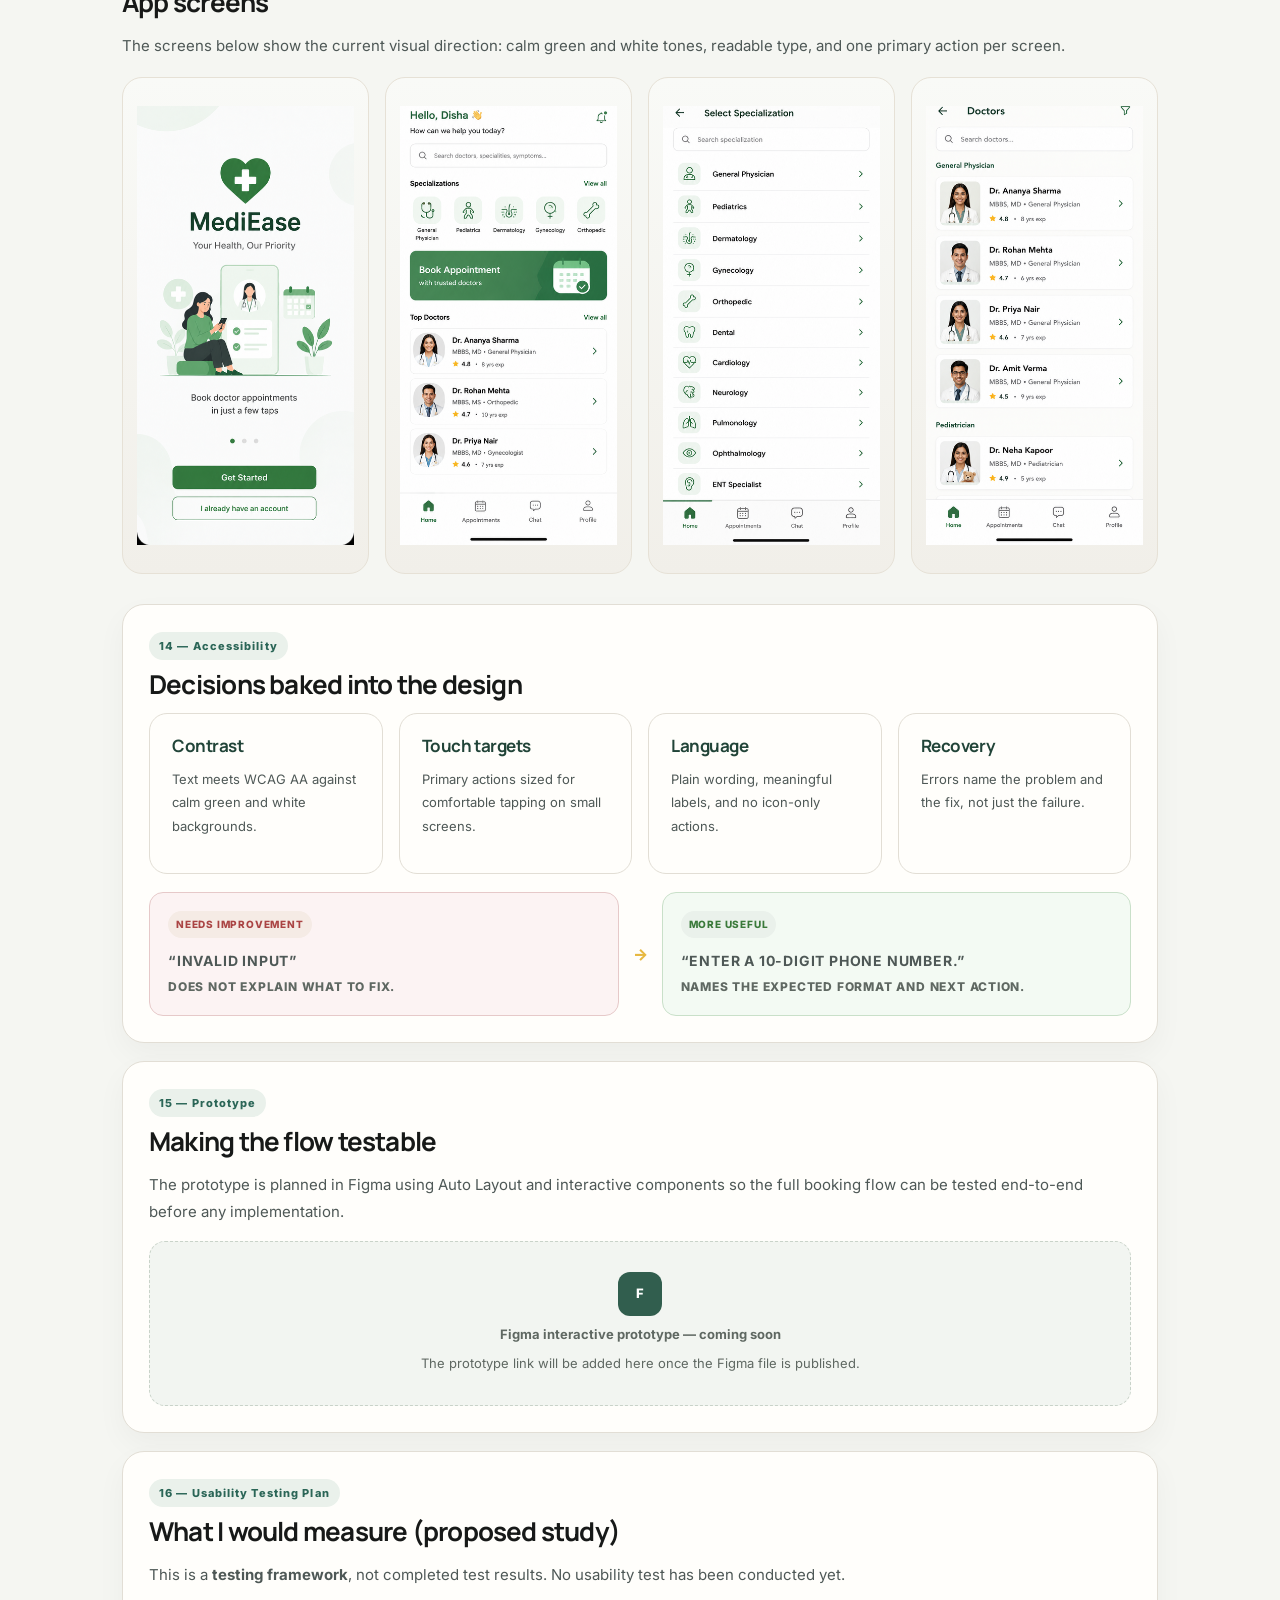
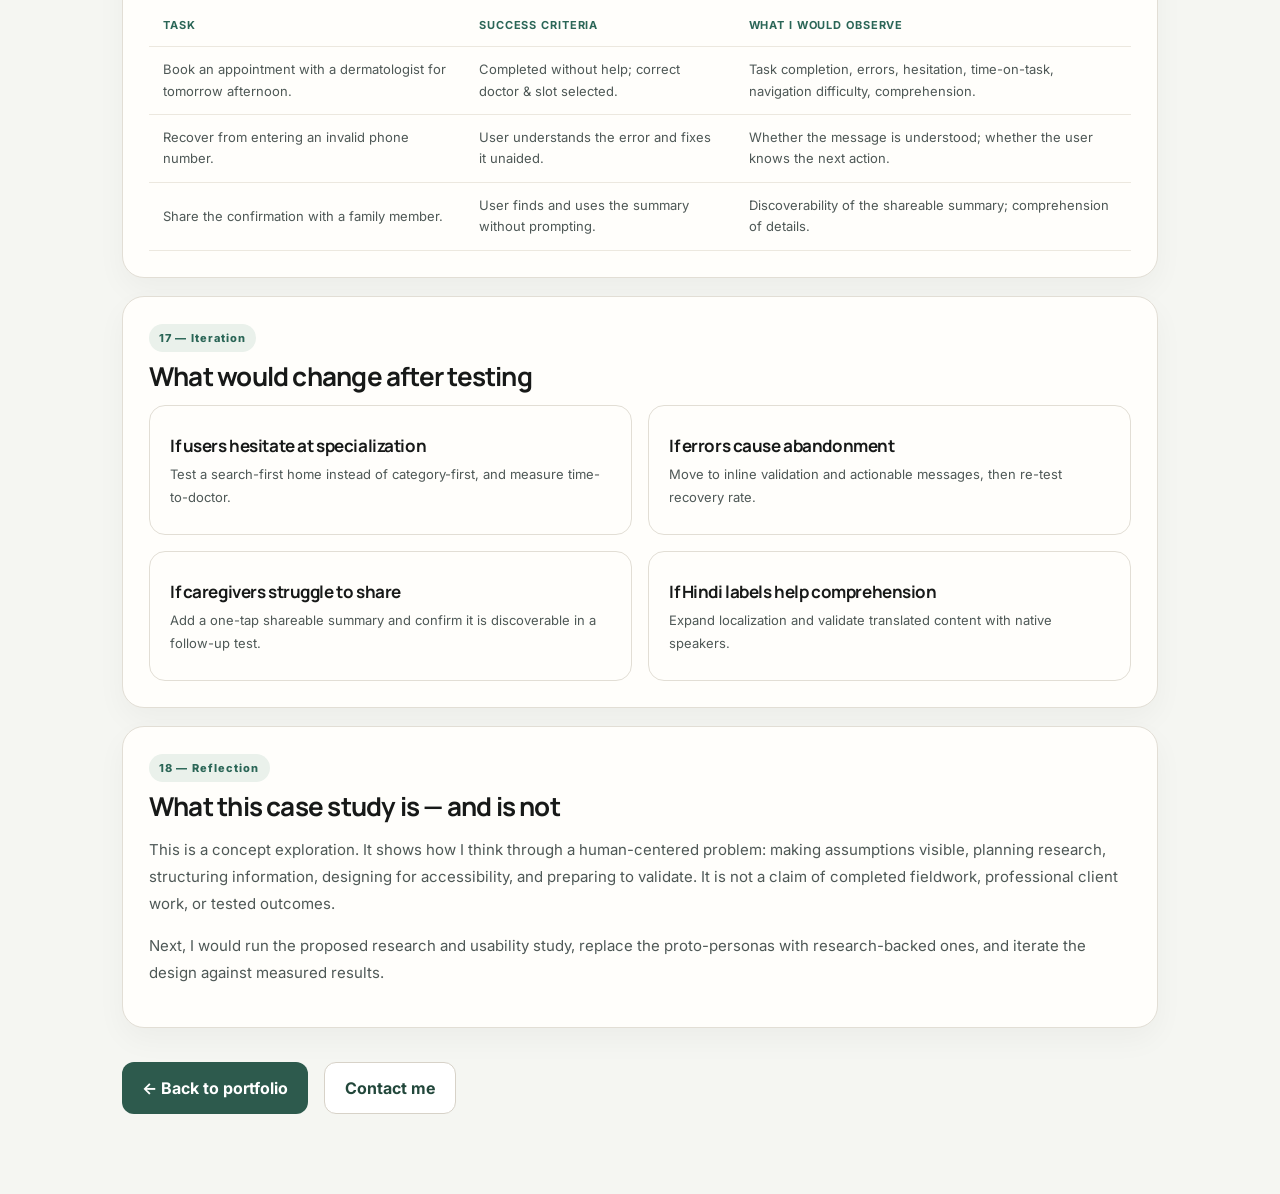
==== commit 92940a7d: "Updated styles.css" ====
--- a/ux-project.html
+++ b/ux-project.html
@@ -3,170 +3,386 @@
 <head>
   <meta charset="UTF-8" />
   <meta name="viewport" content="width=device-width, initial-scale=1.0" />
-  <meta name="description" content="MediFlow UX case study for a healthcare appointment app concept." />
-  <title>MediFlow | Healthcare Appointment App</title>
+  <meta name="description" content="MediFlow — a Human-Centered Design case study for a healthcare appointment app concept, including research plan, personas, accessibility, and a usability testing framework." />
+  <meta property="og:title" content="MediFlow — HCD Case Study | Disha Srivastava">
+  <meta property="og:description" content="Healthcare appointment app concept: research plan, personas, information architecture, accessibility, and usability testing framework.">
+  <title>MediFlow — HCD Case Study | Disha Srivastava</title>
   <link rel="preconnect" href="https://fonts.googleapis.com">
   <link rel="preconnect" href="https://fonts.gstatic.com" crossorigin>
   <link href="https://fonts.googleapis.com/css2?family=Inter:wght@400;500;600;700;800&family=Manrope:wght@600;700;800&display=swap" rel="stylesheet">
   <link rel="stylesheet" href="styles.css" />
   <style>
     body { background: #f5f6f2; }
-    .case-study { max-width: 1160px; margin: 0 auto; padding: 60px 20px 80px; }
-    .case-hero {
-      background: linear-gradient(135deg, #edf6f3 0%, #eef2ff 100%);
-      border: 1px solid #dfe5df;
-      border-radius: 28px;
-      padding: 42px 36px;
-      margin-bottom: 30px;
-    }
-    .case-kicker {
-      font-size: 12px; letter-spacing: .14em; text-transform: uppercase; font-weight: 800; color: #2b6657; margin-bottom: 12px;
-    }
-    .case-hero h1 { font-size: clamp(34px, 4vw, 58px); margin: 0 0 18px; letter-spacing: -0.05em; }
-    .hero-meta { display:flex; flex-wrap:wrap; gap:16px; color:#49605c; font-size:14px; font-weight:600; }
-    .case-grid { display:grid; grid-template-columns:1.35fr 0.95fr; gap:26px; }
-    .panel {
-      background:#fffefb; border:1px solid #e2ded5; border-radius:24px; padding:26px; box-shadow:0 12px 30px rgba(22,30,29,.04);
-    }
-    .panel h2 { font-size:24px; margin:0 0 14px; }
-    .panel p, .panel li { color:#4e5856; font-size:15px; line-height:1.8; }
-    ul { margin:0; padding-left:18px; }
-    .stats { display:grid; grid-template-columns:repeat(2, minmax(0,1fr)); gap:14px; margin-top:18px; }
-    .stat { background:#f2f5f1; border:1px solid #e1e7e1; border-radius:16px; padding:16px; }
-    .stat strong { display:block; font-size:22px; color:#172d29; margin-bottom:5px; }
-    .stat span { color:#586964; font-size:13px; }
-    .screen-layout { display:grid; grid-template-columns:repeat(4, 1fr); gap:18px; margin-top:30px; }
-    .screen-card {
-      background:linear-gradient(180deg, #f9faf7, #f1efe9); border:1px solid #e6e1d6; border-radius:22px; min-height:260px; padding:18px; position:relative; overflow:hidden;
-    }
-    .phone-mock { width:145px; height:215px; margin:0 auto; background:white; border-radius:24px; border:1px solid #ece8df; box-shadow:0 18px 30px rgba(22,29,34,.08); padding:12px; }
-    .mini-top { display:flex; justify-content:flex-end; gap:5px; margin-bottom:10px; }
-    .mini-top span { display:inline-block; width:6px; height:6px; border-radius:50%; background:#d9d8d4; }
-    .mini-hero { height:30px; border-radius:10px; background:#eaf0ef; margin-bottom:10px; }
-    .mini-pill { height:14px; width:70%; border-radius:999px; background:#edf4f2; margin-bottom:8px; }
-    .doctor-card { height:56px; border-radius:12px; background:linear-gradient(135deg,#dfeef0,#c5dfe5); margin-bottom:10px; }
-    .mini-row { height:18px; background:#eef1ef; border-radius:8px; margin-bottom:8px; }
-    .mini-button { height:26px; border-radius:10px; background:#dfe8e6; margin-top:14px; }
-    .mini-badge { display:flex; justify-content:space-between; gap:6px; margin-bottom:8px; }
-    .mini-badge span { display:inline-block; flex:1; height:20px; border-radius:999px; background:#ebf1ef; }
-    .case-actions { display:flex; gap:16px; margin-top:28px; flex-wrap:wrap; }
-    .btn-case {
-      display:inline-flex; align-items:center; gap:8px; background:#2d5a4d; color:white; padding:12px 20px; border-radius:12px; font-weight:700; text-decoration:none;
-    }
-    .btn-case.secondary { background:white; color:#22473b; border:1px solid #d7d2c8; }
-    @media (max-width: 900px) { .case-grid { grid-template-columns:1fr; } .screen-layout { grid-template-columns:repeat(2,1fr);} }
-    @media (max-width: 560px) { .screen-layout { grid-template-columns:1fr; } }
+    .case { max-width: 1080px; margin: 0 auto; padding: 56px 22px 80px; }
+    .case-hero { background: linear-gradient(135deg, #edf6f3 0%, #eef2ff 100%); border: 1px solid #dfe5df; border-radius: 28px; padding: 44px 38px; margin-bottom: 34px; }
+    .case-kicker { font-size: 12px; letter-spacing: .14em; text-transform: uppercase; font-weight: 800; color: #2b6657; margin-bottom: 12px; }
+    .case-hero h1 { font-size: clamp(34px, 4vw, 58px); margin: 0 0 18px; letter-spacing: -.05em; font-family: Manrope, sans-serif; }
+    .hero-meta { display: flex; flex-wrap: wrap; gap: 14px; color: #49605c; font-size: 14px; font-weight: 600; }
+    .hero-meta .tag { background: #fff; border: 1px solid #e2e6df; padding: 6px 12px; border-radius: 999px; font-size: 12px; }
+    .case section { margin-top: 30px; }
+    .case h2 { font-size: 26px; margin: 0 0 14px; letter-spacing: -.03em; font-family: Manrope, sans-serif; }
+    .case h3 { font-size: 17px; margin: 0 0 8px; }
+    .case p, .case li { color: #4e5856; font-size: 15px; line-height: 1.8; }
+    .case .lead { font-size: 17px; color: #2f3a37; }
+    .panel { background: #fffefb; border: 1px solid #e2ded5; border-radius: 22px; padding: 26px; box-shadow: 0 12px 30px rgba(22,30,29,.04); }
+    .panel h2 { margin-top: 0; }
+    .panel + .panel { margin-top: 18px; }
+    .step-marker { display: inline-block; font-size: 11px; font-weight: 800; color: #2b6657; background: #eaf1eb; padding: 5px 10px; border-radius: 999px; letter-spacing: .1em; margin-bottom: 10px; }
+    .two-col { display: grid; grid-template-columns: 1fr 1fr; gap: 22px; }
+    .three-col { display: grid; grid-template-columns: repeat(3, 1fr); gap: 16px; }
+    .four-col { display: grid; grid-template-columns: repeat(4, 1fr); gap: 16px; }
+    .card { background: #fffefb; border: 1px solid #e2ded5; border-radius: 18px; padding: 22px; }
+    .card h3 { color: #214438; }
+    .card p { font-size: 13px; }
+    .card .role { font-size: 11px; font-weight: 800; color: #2b6657; text-transform: uppercase; letter-spacing: .08em; margin-bottom: 6px; }
+    .persona-tag, .research-tag, .concept-tag { display: inline-block; font-size: 10px; font-weight: 800; letter-spacing: .08em; text-transform: uppercase; padding: 5px 9px; border-radius: 999px; margin-bottom: 12px; }
+    .persona-tag { background: #f6e9bd; color: #65551f; }
+    .research-tag { background: #f5ebe5; color: #775445; }
+    .concept-tag { background: #eaf1eb; color: #214438; }
+    .persona-meta { display: grid; gap: 8px; margin-top: 14px; font-size: 12px; }
+    .persona-meta div { display: flex; gap: 8px; }
+    .persona-meta b { color: #2b6657; min-width: 110px; }
+    .persona-meta span { color: #5f6862; }
+    .flow-diagram { display: flex; align-items: stretch; gap: 8px; flex-wrap: wrap; }
+    .flow-step { flex: 1 1 120px; background: #fffefb; border: 1px solid #e2ded5; border-radius: 14px; padding: 16px; text-align: center; }
+    .flow-step b { display: block; color: #214438; font-size: 13px; margin-bottom: 4px; }
+    .flow-step span { font-size: 11px; color: #5f6862; }
+    .flow-arrow { display: grid; place-items: center; color: #e7b83f; font-weight: 800; }
+    .ia-list { list-style: none; padding: 0; margin: 0; display: grid; gap: 10px; }
+    .ia-list li { background: #f2f5f1; border: 1px solid #e1e7e1; border-radius: 12px; padding: 14px 16px; font-size: 13px; }
+    .ia-list b { color: #214438; }
+    .screen-layout { display: grid; grid-template-columns: repeat(4, 1fr); gap: 16px; }
+    .screen-card { background: linear-gradient(180deg, #f9faf7, #f1efe9); border: 1px solid #e6e1d6; border-radius: 20px; padding: 14px; position: relative; overflow: hidden; }
+    .screen-card img { width: 100%; height: 100%; object-fit: contain; border-radius: 14px; }
+    .screen-caption { font-size: 11px; color: #5f6862; text-align: center; margin-top: 10px; font-weight: 600; }
+    .ds-grid { display: grid; grid-template-columns: repeat(2, 1fr); gap: 14px; }
+    .ds-item { background: #fffefb; border: 1px solid #e2ded5; border-radius: 14px; padding: 16px; }
+    .ds-item h3 { font-size: 14px; margin-bottom: 10px; }
+    .swatch-row { display: flex; gap: 8px; margin-bottom: 8px; }
+    .swatch { width: 38px; height: 38px; border-radius: 10px; border: 1px solid rgba(0,0,0,.06); }
+    .type-sample { font-family: Manrope, sans-serif; font-size: 18px; font-weight: 700; color: #214438; }
+    .type-small { font-size: 12px; color: #5f6862; margin-top: 4px; }
+    .state-row { display: flex; gap: 8px; flex-wrap: wrap; }
+    .state-btn { padding: 8px 14px; border-radius: 9px; font-size: 12px; font-weight: 700; border: 1px solid #e2ded5; background: #fff; color: #214438; }
+    .state-btn.primary { background: #315e4e; color: white; border-color: #315e4e; }
+    .state-btn.focus { outline: 3px solid #e7b83f; outline-offset: 2px; }
+    .state-btn.disabled { opacity: .5; cursor: not-allowed; }
+    .state-btn.error { border-color: #d88080; color: #a44; }
+    .state-btn.success { border-color: #6fae6f; color: #3a7a3a; }
+    .ba-pair { display: grid; grid-template-columns: 1fr auto 1fr; align-items: center; gap: 14px; }
+    .ba-pair .ba-card { background: #fffefb; border: 1px solid #e2ded5; border-radius: 14px; padding: 18px; }
+    .ba-pair .ba-card.bad { border-color: #e6c9c9; background: #fcf3f3; }
+    .ba-pair .ba-card.good { border-color: #c9e0c9; background: #f3faf3; }
+    .ba-pair .ba-card p { margin: 10px 0 4px; font-weight: 700; font-size: 14px; }
+    .ba-pair .ba-card small { color: #5f6862; font-size: 12px; }
+    .ba-pair .arrow { color: #e7b83f; font-weight: 800; }
+    .ba-label { font-size: 10px; font-weight: 800; text-transform: uppercase; letter-spacing: .08em; }
+    .ba-label.bad { color: #a44; }
+    .ba-label.good { color: #3a7a3a; }
+    .test-table { width: 100%; border-collapse: collapse; font-size: 13px; }
+    .test-table th, .test-table td { text-align: left; padding: 12px 14px; border-bottom: 1px solid #ece8df; }
+    .test-table th { font-size: 11px; text-transform: uppercase; letter-spacing: .08em; color: #2b6657; }
+    .test-table td { color: #4e5856; }
+    .reasoning-grid { display: grid; grid-template-columns: 1fr 1fr; gap: 16px; }
+    .reasoning-card { background: #fffefb; border: 1px solid #e2ded5; border-radius: 16px; padding: 20px; }
+    .reasoning-card .step-marker { margin-bottom: 0; }
+    .reasoning-card h3 { margin: 10px 0 8px; }
+    .reasoning-card p { margin: 4px 0; font-size: 13px; }
+    .reasoning-card b { color: #214438; }
+    .case-actions { display: flex; gap: 16px; margin-top: 34px; flex-wrap: wrap; }
+    .btn-case { display: inline-flex; align-items: center; gap: 8px; background: #2d5a4d; color: white; padding: 12px 20px; border-radius: 12px; font-weight: 700; text-decoration: none; }
+    .btn-case.secondary { background: white; color: #22473b; border: 1px solid #d7d2c8; }
+    .figma-placeholder { display: grid; place-items: center; text-align: center; gap: 8px; padding: 30px; background: #f2f5f1; border: 1px dashed #c9d3c9; border-radius: 16px; color: #5f6862; font-size: 13px; }
+    .figma-placeholder .figma-mark { width: 44px; height: 44px; border-radius: 12px; background: #315e4e; color: white; display: grid; place-items: center; font-weight: 800; }
+    @media (max-width: 900px) { .two-col, .three-col, .four-col, .ds-grid, .reasoning-grid { grid-template-columns: 1fr; } .screen-layout { grid-template-columns: repeat(2, 1fr); } .ba-pair { grid-template-columns: 1fr; } .ba-pair .arrow { transform: rotate(90deg); justify-self: center; } }
+    @media (max-width: 560px) { .screen-layout { grid-template-columns: 1fr; } .flow-step { flex: 1 1 100%; } .flow-arrow { transform: rotate(90deg); } }
   </style>
 </head>
 <body>
+  <a class="skip-link" href="#case-main">Skip to content</a>
   <header class="nav-wrap">
     <nav class="nav container" aria-label="Primary navigation">
       <a class="brand" href="index.html" aria-label="Disha Srivastava home">
         <span class="brand-mark">DS</span>
         <span>Disha Srivastava</span>
       </a>
+      <button class="menu-btn" type="button" aria-expanded="false" aria-controls="nav-links">Menu</button>
       <div class="nav-links" id="nav-links">
         <a href="index.html#work">Work</a>
+        <a href="index.html#research">Research</a>
+        <a href="index.html#accessibility">Accessibility</a>
         <a href="index.html#about">About</a>
-        <a href="index.html#skills">Toolkit</a>
-        <a class="nav-cta" href="index.html#contact">Let's Connect <span>↗</span></a>
+        <a class="nav-cta" href="index.html#contact">Let's Connect <span aria-hidden="true">↗</span></a>
       </div>
     </nav>
   </header>
 
-  <main class="case-study">
+  <main class="case" id="case-main">
     <section class="case-hero">
-      <div class="case-kicker">UX Case Study</div>
+      <div class="case-kicker">Human-Centered Design Case Study</div>
       <h1>MediFlow</h1>
       <div class="hero-meta">
-        <span>Healthcare Appointment App</span>
-        <span>•</span>
-        <span>Beginner UI/UX Concept</span>
-        <span>•</span>
-        <span>Fresher Portfolio Project</span>
-      </div>
-    </section>
-
-    <section class="case-grid">
-      <div class="panel">
-        <h2>Project Overview</h2>
-        <p>
-          MediFlow is a healthcare appointment app concept designed to help patients book doctor consultations quickly,
-          understand appointment availability, and feel more confident while choosing care. The design focuses on trust,
-          clarity, and speed for people who are often stressed or in a rush when seeking medical help.
-        </p>
-
-        <h2>Problem</h2>
-        <p>
-          Many patients struggle with confusing booking processes, unclear doctor options, and poor visibility into available time slots.
-          The app needed to make booking feel simple, reassuring, and easy even for first-time users.
-        </p>
-
-        <h2>Solution</h2>
-        <p>
-          I designed a minimal and calm interface with three key actions: find a doctor, choose a time slot, and confirm the appointment.
-          The app uses clear categories, soft visuals, and readable information to reduce anxiety and improve decision-making.
-        </p>
-      </div>
-
-      <div class="panel">
-        <h2>Key outcomes</h2>
-        <div class="stats">
-          <div class="stat">
-            <strong>3</strong>
-            <span>Main user flow steps</span>
+        <span class="tag">Healthcare Appointment Experience</span>
+        <span class="tag">Concept · Mobile UX</span>
+        <span class="tag">Accessibility · IA · Research Plan</span>
+      </div>
+    </section>
+
+    <section>
+      <p class="lead">MediFlow is a <strong>concept</strong> for a healthcare appointment app. This case study shows how I would approach the problem as a human-centered designer: understanding context, making assumptions visible, structuring the experience, and planning validation. It is not a record of completed fieldwork or professional client work.</p>
+    </section>
+
+    <section class="panel">
+      <span class="step-marker">01 — Context</span>
+      <h2>Why healthcare appointments?</h2>
+      <p>Booking a consultation is often the first stressful touchpoint in care. People may be unwell, anxious, in a hurry, or helping a family member. The interface has to reduce uncertainty, not add to it. I chose this space because it rewards clarity, trust, and accessibility — the same priorities that matter in public-service and low-resource design.</p>
+    </section>
+
+    <section class="panel">
+      <span class="step-marker">02 — Problem</span>
+      <h2>What makes booking hard today?</h2>
+      <p>Looking at existing appointment flows, common friction points include unclear doctor options, hidden availability, too many steps before confirmation, and error messages that do not explain what to do next. The design problem is not just visual — it is about helping a stressed user make a confident decision quickly.</p>
+    </section>
+
+    <section>
+      <span class="step-marker">03 — Users &amp; Context</span>
+      <h2>Who is this for?</h2>
+      <p class="lead">The users below are <strong>proto-personas</strong> built from design assumptions, not from interviews. They are meant to make assumptions discussable and testable.</p>
+      <div class="three-col" style="margin-top: 18px;">
+        <div class="card">
+          <span class="persona-tag">Proto-persona · Hypothesis</span>
+          <div class="role">Persona A</div>
+          <h3>First-time smartphone user</h3>
+          <p>Older adult or new to digital services. Needs large touch targets, plain language, and reassurance at each step.</p>
+          <div class="persona-meta">
+            <div><b>Goal</b><span>Book without feeling lost</span></div>
+            <div><b>Frustration</b><span>Unfamiliar terms, tiny buttons</span></div>
+            <div><b>Digital comfort</b><span>Low</span></div>
+            <div><b>Access needs</b><span>Larger text, clear labels</span></div>
           </div>
-          <div class="stat">
-            <strong>1</strong>
-            <span>Simple booking goal</span>
+        </div>
+        <div class="card">
+          <span class="persona-tag">Proto-persona · Hypothesis</span>
+          <div class="role">Persona B</div>
+          <h3>Busy working adult</h3>
+          <p>Books for themselves between tasks. Wants speed, predictable availability, and a clear confirmation.</p>
+          <div class="persona-meta">
+            <div><b>Goal</b><span>Book in under a minute</span></div>
+            <div><b>Frustration</b><span>Hidden slots, slow flows</span></div>
+            <div><b>Digital comfort</b><span>Medium–high</span></div>
+            <div><b>Access needs</b><span>Efficient, scannable layout</span></div>
           </div>
-          <div class="stat">
-            <strong>UX</strong>
-            <span>Calm and accessible</span>
+        </div>
+        <div class="card">
+          <span class="persona-tag">Proto-persona · Hypothesis</span>
+          <div class="role">Persona C</div>
+          <h3>Family caregiver</h3>
+          <p>Books for a parent or relative. Needs to track appointments they will not attend themselves.</p>
+          <div class="persona-meta">
+            <div><b>Goal</b><span>Manage someone else's visit</span></div>
+            <div><b>Frustration</b><span>No clear summary to share</span></div>
+            <div><b>Digital comfort</b><span>Medium</span></div>
+            <div><b>Access needs</b><span>Shareable confirmation details</span></div>
           </div>
-          <div class="stat">
-            <strong>UI</strong>
-            <span>Clean medical hierarchy</span>
-          </div>
-        </div>
-      </div>
-    </section>
-
-    <section class="panel" style="margin-top:26px;">
-      <h2>Design process</h2>
+        </div>
+      </div>
+    </section>
+
+    <section class="panel">
+      <span class="step-marker">04 — Research Plan</span>
+      <h2>How I would validate the design</h2>
+      <p>This is a <strong>proposed research plan</strong>, not completed research. Before treating the concept as a solution, I would test assumptions through a mix of qualitative and quantitative methods.</p>
+      <div class="four-col" style="margin-top: 18px;">
+        <div class="card"><div class="role">Qualitative</div><h3>Semi-structured interviews</h3><p>Explore how people currently find and book care, what worries them, and where they give up.</p></div>
+        <div class="card"><div class="role">Qualitative</div><h3>Contextual inquiry</h3><p>Observe booking in a real setting — at home, on a shared device, or while multitasking.</p></div>
+        <div class="card"><div class="role">Quantitative</div><h3>Short survey</h3><p>Measure how often people abandon booking, which steps confuse them, and what devices they use.</p></div>
+        <div class="card"><div class="role">Mixed</div><h3>Competitive review</h3><p>Compare existing appointment flows for structure, language, and error handling.</p></div>
+      </div>
+    </section>
+
+    <section class="panel">
+      <span class="step-marker">05 — Key Assumptions</span>
+      <h2>What I am not sure about yet</h2>
+      <div class="reasoning-grid">
+        <div class="reasoning-card"><p><b>Assumption:</b> Users want to choose a doctor by specialization first.</p><p><b>Why it matters:</b> It shapes the entire information architecture.</p><p><b>How I would test it:</b> Card-sorting and tree testing with first-time users.</p></div>
+        <div class="reasoning-card"><p><b>Assumption:</b> A single primary action per screen reduces hesitation.</p><p><b>Why it matters:</b> It drives the step count and visual hierarchy.</p><p><b>How I would test it:</b> Moderated usability sessions comparing one-CTA vs multi-CTA layouts.</p></div>
+        <div class="reasoning-card"><p><b>Assumption:</b> People trust visible availability more than a “request callback” flow.</p><p><b>Why it matters:</b> It determines whether slots are shown upfront or after selection.</p><p><b>How I would test it:</b> A/B prototype test measuring confidence and completion.</p></div>
+        <div class="reasoning-card"><p><b>Assumption:</b> Hindi labels help comprehension for a segment of users.</p><p><b>Why it matters:</b> It affects localization scope and content design.</p><p><b>How I would test it:</b> Comprehension testing with bilingual and Hindi-primary users.</p></div>
+      </div>
+    </section>
+
+    <section>
+      <span class="step-marker">06 — Personas</span>
+      <h2>From assumptions to testable profiles</h2>
+      <p class="lead">These proto-personas are design hypotheses. They help prioritize design decisions and define who to recruit for validation.</p>
+      <p>Each persona is tagged explicitly as a hypothesis so the team can confirm or replace it once real interviews and observation are conducted. Persona A prioritizes accessibility and plain language; Persona B prioritizes speed and scannability; Persona C prioritizes shareable summaries.</p>
+    </section>
+
+    <section class="panel">
+      <span class="step-marker">07 — User Journey</span>
+      <h2>A typical booking journey (proposed)</h2>
+      <p>This journey is a hypothesis based on common care-seeking behavior, not observed field data.</p>
+      <div class="flow-diagram" style="margin-top: 18px;">
+        <div class="flow-step"><b>Need care</b><span>Symptom or follow-up</span></div>
+        <div class="flow-arrow" aria-hidden="true">→</div>
+        <div class="flow-step"><b>Open app</b><span>Expect quick help</span></div>
+        <div class="flow-arrow" aria-hidden="true">→</div>
+        <div class="flow-step"><b>Find doctor</b><span>By specialization</span></div>
+        <div class="flow-arrow" aria-hidden="true">→</div>
+        <div class="flow-step"><b>Check slots</b><span>Visible availability</span></div>
+        <div class="flow-arrow" aria-hidden="true">→</div>
+        <div class="flow-step"><b>Confirm</b><span>Clear summary</span></div>
+      </div>
+    </section>
+
+    <section class="panel">
+      <span class="step-marker">08 — Pain Points</span>
+      <h2>Where confidence drops</h2>
       <ul>
-        <li><strong>Research:</strong> Studied common healthcare app frustrations like unclear slot selection and overwhelming information.</li>
-        <li><strong>User flow:</strong> Built a simple flow from home → doctor selection → appointment booking → confirmation.</li>
-        <li><strong>Information hierarchy:</strong> Prioritized doctor specialization, time slots, and appointment summary for quick decision making.</li>
-        <li><strong>Visual style:</strong> Chose soft green and white tones to feel clean, trustworthy, and calm.</li>
-        <li><strong>Usability focus:</strong> Reduced extra steps so users can complete booking in a few taps without confusion.</li>
+        <li><b>Unclear next step:</b> multiple equally prominent actions create hesitation.</li>
+        <li><b>Hidden availability:</b> users cannot tell if a slot is real until late in the flow.</li>
+        <li><b>Unexplained errors:</b> messages like “Invalid input” do not tell users what to fix.</li>
+        <li><b>No shareable summary:</b> caregivers cannot easily pass confirmation details to the person receiving care.</li>
       </ul>
     </section>
 
-    <section style="margin-top:30px;">
-      <h2 style="font-size:28px; margin-bottom:18px;">App screens</h2>
-      <div class="screen-layout">
+    <section class="panel">
+      <span class="step-marker">09 — Problem Definition</span>
+      <h2>The focused problem</h2>
+      <p>Help a stressed or time-poor user confidently find a doctor, see real availability, and confirm an appointment — with minimal steps, plain language, and clear recovery from errors — across devices and digital comfort levels.</p>
+    </section>
+
+    <section class="panel">
+      <span class="step-marker">10 — User Flow</span>
+      <h2>One primary path, with recovery</h2>
+      <div class="flow-diagram" style="margin-top: 18px;">
+        <div class="flow-step"><b>Home</b><span>One clear CTA</span></div>
+        <div class="flow-arrow" aria-hidden="true">→</div>
+        <div class="flow-step"><b>Specialization</b><span>Browse categories</span></div>
+        <div class="flow-arrow" aria-hidden="true">→</div>
+        <div class="flow-step"><b>Doctor</b><span>Details &amp; trust cues</span></div>
+        <div class="flow-arrow" aria-hidden="true">→</div>
+        <div class="flow-step"><b>Time slot</b><span>Visible availability</span></div>
+        <div class="flow-arrow" aria-hidden="true">→</div>
+        <div class="flow-step"><b>Confirmation</b><span>Shareable summary</span></div>
+      </div>
+      <p style="margin-top: 16px;">Each step has one primary action. If a slot is unavailable, the user is guided to the next nearest option rather than a dead end.</p>
+    </section>
+
+    <section class="panel">
+      <span class="step-marker">11 — Information Architecture</span>
+      <h2>Why the structure reduces cognitive load</h2>
+      <ul class="ia-list">
+        <li><b>Home</b> — one primary entry point, no competing CTAs.</li>
+        <li><b>Specialization</b> — groups doctors by need, not by hospital structure.</li>
+        <li><b>Doctor detail</b> — trust cues (name, specialization, availability) before action.</li>
+        <li><b>Time slot</b> — availability visible before commitment.</li>
+        <li><b>Confirmation</b> — shareable summary with all details in one place.</li>
+      </ul>
+    </section>
+
+    <section class="panel">
+      <span class="step-marker">12 — Wireframes</span>
+      <h2>Low-fidelity structure before visuals</h2>
+      <p>Wireframes focused on hierarchy and sequence: what comes first on each screen, what is secondary, and where the user’s eye should land. The goal was to test the flow before investing in visual design.</p>
+      <div class="figma-placeholder" style="margin-top: 16px;">
+        <div class="figma-mark" aria-hidden="true">F</div>
+        <strong>Figma wireframes — coming soon</strong>
+        <span>Wireframe frames will be linked here once the Figma file is published.</span>
+      </div>
+    </section>
+
+    <section>
+      <span class="step-marker">13 — UI Design</span>
+      <h2>App screens</h2>
+      <p>The screens below show the current visual direction: calm green and white tones, readable type, and one primary action per screen.</p>
+      <div class="screen-layout" style="margin-top: 18px;">
         <div class="screen-card">
-          <img src="images/cropped/ui_1.png" alt="MediEase home screen onboarding" style="width:100%; height:100%; object-fit:contain; border-radius:18px;" />
+          <img src="images/cropped/ui_1.png" alt="MediFlow home screen with a clear primary action to start booking" loading="lazy" />
+          <div class="screen-caption">Home</div>
         </div>
         <div class="screen-card">
-          <img src="images/cropped/ui_2.png" alt="MediEase specialization and doctor list screen" style="width:100%; height:100%; object-fit:contain; border-radius:18px;" />
+          <img src="images/cropped/ui_2.png" alt="MediFlow specialization and doctor list screen" loading="lazy" />
+          <div class="screen-caption">Specialization &amp; doctors</div>
         </div>
         <div class="screen-card">
-          <img src="images/cropped/ui_3.png" alt="MediEase date and slot selection screen" style="width:100%; height:100%; object-fit:contain; border-radius:18px;" />
+          <img src="images/cropped/ui_3.png" alt="MediFlow date and time slot selection screen" loading="lazy" />
+          <div class="screen-caption">Date &amp; slot selection</div>
         </div>
         <div class="screen-card">
-          <img src="images/cropped/ui_4.png" alt="MediEase appointment confirmation screen" style="width:100%; height:100%; object-fit:contain; border-radius:18px;" />
-        </div>
-      </div>
-    </section>
-
-    <section class="panel" style="margin-top:30px;">
-      <h2>Why it works for a UX intern profile</h2>
-      <p>
-        This project shows I can think from the user’s perspective, organize information clearly, and create a polished mobile experience without unnecessary clutter.
-        It demonstrates beginner-level UX thinking, emotional design, and understanding of healthcare app usability.
-      </p>
+          <img src="images/cropped/ui_4.png" alt="MediFlow appointment confirmation screen with shareable summary" loading="lazy" />
+          <div class="screen-caption">Confirmation</div>
+        </div>
+      </div>
+    </section>
+
+    <section class="panel">
+      <span class="step-marker">14 — Accessibility</span>
+      <h2>Decisions baked into the design</h2>
+      <div class="four-col">
+        <div class="card"><h3>Contrast</h3><p>Text meets WCAG AA against calm green and white backgrounds.</p></div>
+        <div class="card"><h3>Touch targets</h3><p>Primary actions sized for comfortable tapping on small screens.</p></div>
+        <div class="card"><h3>Language</h3><p>Plain wording, meaningful labels, and no icon-only actions.</p></div>
+        <div class="card"><h3>Recovery</h3><p>Errors name the problem and the fix, not just the failure.</p></div>
+      </div>
+      <div class="ba-pair" style="margin-top: 18px;">
+        <div class="ba-card bad">
+          <span class="ba-label bad">Needs improvement</span>
+          <p>“Invalid input”</p>
+          <small>Does not explain what to fix.</small>
+        </div>
+        <div class="arrow" aria-hidden="true">→</div>
+        <div class="ba-card good">
+          <span class="ba-label good">More useful</span>
+          <p>“Enter a 10-digit phone number.”</p>
+          <small>Names the expected format and next action.</small>
+        </div>
+      </div>
+    </section>
+
+    <section class="panel">
+      <span class="step-marker">15 — Prototype</span>
+      <h2>Making the flow testable</h2>
+      <p>The prototype is planned in Figma using Auto Layout and interactive components so the full booking flow can be tested end-to-end before any implementation.</p>
+      <div class="figma-placeholder" style="margin-top: 16px;">
+        <div class="figma-mark" aria-hidden="true">F</div>
+        <strong>Figma interactive prototype — coming soon</strong>
+        <span>The prototype link will be added here once the Figma file is published.</span>
+      </div>
+    </section>
+
+    <section class="panel">
+      <span class="step-marker">16 — Usability Testing Plan</span>
+      <h2>What I would measure (proposed study)</h2>
+      <p>This is a <strong>testing framework</strong>, not completed test results. No usability test has been conducted yet.</p>
+      <table class="test-table" style="margin-top: 16px;">
+        <thead>
+          <tr><th>Task</th><th>Success criteria</th><th>What I would observe</th></tr>
+        </thead>
+        <tbody>
+          <tr><td>Book an appointment with a dermatologist for tomorrow afternoon.</td><td>Completed without help; correct doctor &amp; slot selected.</td><td>Task completion, errors, hesitation, time-on-task, navigation difficulty, comprehension.</td></tr>
+          <tr><td>Recover from entering an invalid phone number.</td><td>User understands the error and fixes it unaided.</td><td>Whether the message is understood; whether the user knows the next action.</td></tr>
+          <tr><td>Share the confirmation with a family member.</td><td>User finds and uses the summary without prompting.</td><td>Discoverability of the shareable summary; comprehension of details.</td></tr>
+        </tbody>
+      </table>
+    </section>
+
+    <section class="panel">
+      <span class="step-marker">17 — Iteration</span>
+      <h2>What would change after testing</h2>
+      <div class="reasoning-grid">
+        <div class="reasoning-card"><h3>If users hesitate at specialization</h3><p>Test a search-first home instead of category-first, and measure time-to-doctor.</p></div>
+        <div class="reasoning-card"><h3>If errors cause abandonment</h3><p>Move to inline validation and actionable messages, then re-test recovery rate.</p></div>
+        <div class="reasoning-card"><h3>If caregivers struggle to share</h3><p>Add a one-tap shareable summary and confirm it is discoverable in a follow-up test.</p></div>
+        <div class="reasoning-card"><h3>If Hindi labels help comprehension</h3><p>Expand localization and validate translated content with native speakers.</p></div>
+      </div>
+    </section>
+
+    <section class="panel">
+      <span class="step-marker">18 — Reflection</span>
+      <h2>What this case study is — and is not</h2>
+      <p>This is a concept exploration. It shows how I think through a human-centered problem: making assumptions visible, planning research, structuring information, designing for accessibility, and preparing to validate. It is not a claim of completed fieldwork, professional client work, or tested outcomes.</p>
+      <p>Next, I would run the proposed research and usability study, replace the proto-personas with research-backed ones, and iterate the design against measured results.</p>
     </section>
 
     <div class="case-actions">
@@ -174,5 +390,7 @@
       <a class="btn-case secondary" href="index.html#contact">Contact me</a>
     </div>
   </main>
+
+  <script src="script.js"></script>
 </body>
 </html>
--- a/styles.css
+++ b/styles.css
@@ -1,99 +1,210 @@
-:root{
-  --bg:#f8f7f3; --paper:#fffefb; --text:#171918; --muted:#626762;
-  --green:#315e4e; --green-2:#3f735f; --yellow:#e7b83f; --line:#e7e5dc;
-  --shadow:0 18px 55px rgba(39,53,45,.10); --radius:22px;
+:root {
+  --bg: #f8f7f3;
+  --paper: #fffefb;
+  --ink: #171918;
+  --muted: #5f6862;
+  --green: #315e4e;
+  --green-dark: #214438;
+  --green-soft: #eaf1eb;
+  --yellow: #e7b83f;
+  --line: #e4e4dc;
+  --rose-soft: #f5ebe5;
+  --blue-soft: #e8eff1;
+  --shadow: 0 18px 55px rgba(39, 53, 45, .1);
+  --radius: 22px;
 }
-*{box-sizing:border-box}
-html{scroll-behavior:smooth}
-body{margin:0;background:var(--bg);color:var(--text);font-family:Inter,system-ui,sans-serif;line-height:1.65}
-a{color:inherit;text-decoration:none}
-button{font:inherit}
-.container{width:min(1180px,calc(100% - 48px));margin:auto}
-.nav-wrap{position:sticky;top:0;z-index:20;background:rgba(248,247,243,.88);backdrop-filter:blur(14px);border-bottom:1px solid rgba(231,229,220,.7)}
-.nav{min-height:76px;display:flex;align-items:center;justify-content:space-between;gap:24px}
-.brand{display:flex;align-items:center;gap:10px;font-weight:700}
-.brand-mark{display:grid;place-items:center;width:34px;height:34px;border-radius:10px;background:var(--green);color:white;font-size:13px}
-.nav-links{display:flex;align-items:center;gap:27px;font-size:14px;font-weight:500}
-.nav-links a{transition:.2s ease}
-.nav-links a:hover{color:var(--green)}
-.nav-cta{background:var(--green);color:#fff!important;padding:11px 17px;border-radius:10px}
-.menu-btn{display:none;border:1px solid var(--line);background:var(--paper);padding:9px 12px;border-radius:9px}
-.hero{min-height:700px;display:grid;grid-template-columns:1.03fr .97fr;align-items:center;gap:45px;padding:80px 0 65px}
-.eyebrow,.section-kicker{font-size:12px;letter-spacing:.12em;text-transform:uppercase;font-weight:700;color:var(--green)}
-.eyebrow{display:inline-block;letter-spacing:.02em;text-transform:none;color:#5d4d1e;background:#f6e9bd;padding:8px 13px;border-radius:999px}
-h1,h2,h3{font-family:Manrope,Inter,sans-serif;line-height:1.12}
-h1{font-size:clamp(44px,5.3vw,72px);letter-spacing:-.055em;margin:22px 0 24px;max-width:720px}
-h1 span{color:var(--green)}
-h2{font-size:clamp(31px,3.4vw,46px);letter-spacing:-.04em;margin:9px 0 22px}
-h3{letter-spacing:-.025em}
-.hero-text{max-width:620px;color:var(--muted);font-size:17px}
-.hero-actions{display:flex;align-items:center;gap:24px;margin-top:32px}
-.btn{display:inline-flex;align-items:center;gap:15px;border:0;border-radius:11px;padding:14px 20px;font-weight:700;cursor:pointer}
-.btn-primary{background:var(--green);color:white;box-shadow:0 10px 24px rgba(49,94,78,.18)}
-.btn-light{background:white;color:var(--green)}
-.text-btn{font-weight:600;font-size:14px}
-.hero-points{display:flex;gap:26px;margin-top:45px;color:#4e544f;font-size:13px}
-.hero-photo{position:relative;min-height:560px;display:grid;place-items:center}
-.photo-card{width:min(390px,75%);aspect-ratio:.79;position:relative;z-index:2;overflow:hidden;border-radius:190px 190px 35px 35px;border:9px solid white;box-shadow:var(--shadow);background:#dfe8e2}
-.photo-card img{width:100%;height:100%;object-fit:cover;object-position:center 44%}
-.photo-orbit{position:absolute;border-radius:50%;filter:blur(.1px)}
-.orbit-a{width:410px;height:410px;background:#e3e9dc;top:80px;left:50%;transform:translateX(-45%)}
-.orbit-b{width:110px;height:110px;border:18px solid #f3cf67;right:8%;bottom:70px}
-.photo-note{position:absolute;z-index:4;right:2%;bottom:78px;background:white;padding:17px 20px;border-radius:15px;box-shadow:0 15px 40px rgba(30,50,40,.13);display:flex;gap:12px;align-items:flex-start;font-size:12px}
-.photo-note p{margin:0}
-.note-icon{width:30px;height:30px;display:grid;place-items:center;background:#e2ece3;color:var(--green);border-radius:50%}
-.section{padding:90px 0}
-.section-head{display:flex;justify-content:space-between;align-items:end;margin-bottom:30px}
-.section-head h2{max-width:690px}
-.project-grid{display:grid;grid-template-columns:1.18fr 1fr 1fr;gap:20px}
-.project-card{background:var(--paper);border:1px solid var(--line);border-radius:var(--radius);overflow:hidden;transition:transform .25s ease,box-shadow .25s ease}
-.project-card:hover{transform:translateY(-5px);box-shadow:var(--shadow)}
-.project-visual{height:285px;padding:28px;position:relative;overflow:hidden}
-.visual-label{font-size:10px;letter-spacing:.12em;font-weight:800;color:#fff;opacity:.85}
-.visual-nexa{background:linear-gradient(135deg,#244b40,#86a68e)}
-.visual-mobile{background:linear-gradient(135deg,#c8d4cf,#f3ead2)}
-.visual-mcq{background:linear-gradient(135deg,#38466d,#9ca8cf)}
-.visual-mood{background:linear-gradient(135deg,#5e4a70,#e6b77d)}
-.app-card-image{position:absolute;inset:18px 24px 14px 24px;width:calc(100% - 48px);height:calc(100% - 32px);object-fit:cover;border-radius:18px;box-shadow:0 14px 26px rgba(22,33,30,.14);background:#f7f7f3}
-.visual-structure{position:absolute;left:18px;right:18px;bottom:18px;top:52px;border-radius:18px;background:rgba(255,255,255,.12);border:1px solid rgba(255,255,255,.22);box-shadow:inset 0 1px 0 rgba(255,255,255,.18)}
-.mini-window{position:absolute;inset:16px 20px 14px 20px;background:white;border-radius:16px;padding:12px 12px 10px;box-shadow:0 18px 30px rgba(32,38,35,.13)}
-.mini-top{display:flex;align-items:center;gap:7px;padding-bottom:10px;border-bottom:1px solid #edf0ed}.mini-top span{width:7px;height:7px;border-radius:50%;background:#d5d9d5}.mini-body{display:flex;gap:12px;margin-top:12px;height:calc(100% - 35px)}.mini-side{width:22%;background:#edf2ee;border-radius:10px}.mini-content{flex:1;display:flex;flex-direction:column;gap:10px}.mini-line{height:10px;border-radius:999px;background:#eef0ef}.mini-line.long{width:86%}.mini-line.short{width:54%}.mini-grid{display:grid;grid-template-columns:repeat(3,1fr);gap:8px;margin-top:8px}.mini-grid i{display:block;height:48px;border-radius:10px;background:linear-gradient(180deg,#c9dcd1,#edf1ee)}
-.mini-dashboard{position:absolute;inset:18px 18px 18px 18px;background:rgba(255,255,255,.08);border-radius:16px;padding:16px}.dash-head{height:14px;width:45%;background:rgba(255,255,255,.4);border-radius:999px;margin-bottom:18px}.dash-body{display:grid;grid-template-columns:1.3fr .9fr .9fr;gap:10px;height:calc(100% - 24px)}.dash-panel{display:block;background:rgba(255,255,255,.2);border-radius:12px}.dash-panel.big{background:linear-gradient(180deg,rgba(255,255,255,.24),rgba(255,255,255,.12))}.mini-quiz{position:absolute;inset:20px 18px 18px 18px;background:rgba(255,255,255,.1);border-radius:16px;padding:18px 18px 15px}.quiz-line{height:10px;border-radius:999px;background:rgba(255,255,255,.42);margin-bottom:10px}.quiz-line.short{width:60%}.quiz-options{display:grid;grid-template-columns:1fr 1fr;gap:10px;margin-top:18px}.quiz-options span{display:block;height:42px;border-radius:10px;background:rgba(255,255,255,.2)}
-.phone-ui{position:absolute;left:50%;top:52px;transform:translateX(-50%);width:150px;height:210px;background:#fff;border-radius:26px;padding:10px 12px;box-shadow:0 20px 40px rgba(26,31,30,.18)}
-.phone-topbar{display:flex;justify-content:flex-end;gap:5px;padding-top:2px}.phone-topbar span{width:6px;height:6px;border-radius:50%;background:#d4d8d3}.phone-screen{margin-top:10px}.phone-header{height:12px;width:60%;background:#e7ece7;border-radius:6px;margin-bottom:10px}.search-pill{height:18px;border-radius:999px;background:#eef1ee;margin-bottom:12px}.category-row{display:grid;grid-template-columns:repeat(3,1fr);gap:7px;margin-bottom:12px}.category-row i{display:block;height:38px;background:#e7ece7;border-radius:10px}.product-card.large{height:56px;border-radius:12px;background:linear-gradient(135deg,#dfe9e5,#a6b7af);margin-bottom:10px}.product-row{display:grid;grid-template-columns:1fr 1fr;gap:8px}.product-row span{display:block;height:44px;border-radius:10px;background:#eef2ef}
-.muted-link{color:var(--green);font-weight:700;display:inline-flex;align-items:center;cursor:default}
-.mock-window,.mcq-ui,.mood-ui{position:absolute;background:#fff;border-radius:13px;box-shadow:0 20px 40px rgba(0,0,0,.18);left:12%;right:12%;top:68px;bottom:-20px;padding:13px}
-.mock-top{display:flex;gap:5px;border-bottom:1px solid #e9ece9;padding-bottom:9px}.mock-top i{width:6px;height:6px;border-radius:50%;background:#a9b9ae}
-.mock-body{display:flex;height:100%;padding-top:12px;gap:12px}.mock-side{width:22%;background:#edf2ee;border-radius:7px}.mock-content{flex:1}.mock-title{height:13px;width:42%;background:#dfe8e1;border-radius:5px;margin:3px 0 16px}.mock-row{display:flex;gap:8px}.mock-row b{height:38px;flex:1;background:#f0f4ef;border-radius:7px}.mock-large{height:78px;background:#e8eee9;border-radius:8px;margin-top:12px}
-.mcq-ui{top:70px}.mcq-header{height:15px;width:44%;background:#dfe4f1;border-radius:5px}.mcq-chips{display:flex;gap:5px;margin:15px 0}.mcq-chips span{height:18px;flex:1;background:#e7ebf6;border-radius:6px}.mcq-line{height:9px;width:85%;background:#eceef2;border-radius:5px;margin:9px 0}.mcq-line.short{width:55%}.mcq-options{display:grid;grid-template-columns:1fr 1fr;gap:7px;margin-top:15px}.mcq-options i{height:33px;border:1px solid #dfe3eb;border-radius:7px}
-.mood-ui{top:65px}.mood-title{height:13px;width:40%;background:#e7e0ec;border-radius:5px}.mood-cards{display:grid;grid-template-columns:repeat(4,1fr);gap:7px;margin:18px 0}.mood-cards i{height:65px;border-radius:8px;background:linear-gradient(180deg,#d5a1a7,#536c7b)}.mood-cards i:nth-child(2){background:linear-gradient(180deg,#b4c5d6,#57698d)}.mood-cards i:nth-child(3){background:linear-gradient(180deg,#d7a8c6,#5c4e82)}.mood-cards i:nth-child(4){background:linear-gradient(180deg,#e2a87a,#53685a)}.mood-pills{display:flex;gap:6px}.mood-pills span{height:13px;width:30px;border-radius:20px;background:#d8d4df}
-.project-body{padding:22px}.project-meta{font-size:10px;letter-spacing:.1em;font-weight:800;color:var(--green);margin-bottom:10px}.project-meta-ui{color:#1f6f56;background:#eaf4ee;border:1px solid #d2e4d7;border-radius:999px;padding:8px 10px;display:inline-block;letter-spacing:.12em}.project-body h3{font-size:22px;margin:0 0 10px}.project-body p{font-size:13px;color:var(--muted);margin:0 0 18px}.project-link{font-size:13px;font-weight:700;color:var(--green)}
-.approach{border-top:1px solid var(--line)}
-.steps{display:grid;grid-template-columns:repeat(6,1fr);gap:12px;margin-top:35px}.step{padding:20px;border:1px solid var(--line);background:rgba(255,254,251,.65);border-radius:16px}.step span{display:grid;place-items:center;width:38px;height:38px;background:#edf1e9;color:var(--green);border-radius:10px;font-size:12px;font-weight:800}.step h3{font-size:17px;margin:22px 0 8px}.step p{font-size:12px;color:var(--muted);margin:0}.principle{display:flex;gap:17px;align-items:center;margin-top:24px;padding:20px 24px;background:#f0f0e6;border-radius:16px;color:#485149}.principle-icon{font-size:25px;color:var(--green)}.principle p{margin:0;font-size:14px}
-.about{display:grid;grid-template-columns:1fr 1fr;gap:70px;align-items:center}.about-copy>p:not(.section-kicker){color:var(--muted);max-width:620px}.about-facts{display:grid;grid-template-columns:repeat(3,1fr);gap:10px;margin-top:30px}.about-facts div{background:var(--paper);border:1px solid var(--line);padding:14px;border-radius:13px}.about-facts b,.about-facts span{display:block}.about-facts b{font-size:11px;color:var(--green);margin-bottom:4px}.about-facts span{font-size:12px}.about-art{height:430px;position:relative;background:#eef1e7;border-radius:35% 35% 18px 18px;overflow:hidden}.sun{position:absolute;width:95px;height:95px;border-radius:50%;background:#efc34f;right:15%;top:12%}.plant{position:absolute;left:16%;bottom:0;width:30px;height:260px;border-left:6px solid #52725b;transform:rotate(5deg)}.plant:before,.plant:after{content:"";position:absolute;width:75px;height:30px;background:#789978;border-radius:100% 0 100% 0}.plant:before{left:-60px;top:60px;transform:rotate(-28deg)}.plant:after{left:-15px;top:125px;transform:rotate(28deg)}.desk{position:absolute;left:22%;right:12%;bottom:24%;height:10px;background:#5d4d3e;border-radius:10px}.person-shape{position:absolute;width:115px;height:180px;border-radius:60px 60px 20px 20px;background:#496a5b;left:48%;bottom:24%}.laptop{position:absolute;width:125px;height:76px;background:#d5dce1;border:7px solid #8e999e;border-radius:7px;left:42%;bottom:35%;transform:skewY(-4deg)}
-.skills{border-top:1px solid var(--line)}.skills-grid{display:grid;grid-template-columns:1fr 1fr;gap:14px;margin-top:30px}.skill{display:flex;gap:18px;padding:22px;border:1px solid var(--line);border-radius:16px;background:var(--paper)}.skill>span{flex:none;width:42px;height:42px;display:grid;place-items:center;border-radius:12px;background:#edf1e9;color:var(--green);font-weight:700}.skill h3{margin:0 0 5px;font-size:16px}.skill p{margin:0;color:var(--muted);font-size:12px}
-.credentials{border-top:1px solid var(--line)}.credentials-head{display:flex;justify-content:space-between;align-items:end;margin-bottom:25px}.credentials-head h2{max-width:650px}.cert-grid{display:grid;grid-template-columns:1fr 1fr;gap:10px}.cert-grid a{display:flex;justify-content:space-between;gap:15px;padding:17px 19px;background:var(--paper);border:1px solid var(--line);border-radius:13px;font-size:13px;font-weight:600;transition:.2s}.cert-grid a:hover{border-color:#b7c5b8;transform:translateY(-2px)}.cert-grid span{color:var(--green);font-size:11px}
-.contact{margin-top:35px;margin-bottom:55px;background:var(--green);color:white;border-radius:25px;padding:48px 52px;display:flex;align-items:center;justify-content:space-between;gap:30px}.contact .section-kicker{color:#d5e2d8}.contact h2{max-width:650px;margin-bottom:12px}.contact p{color:#d9e4dc}.contact-links{display:flex;gap:20px;flex-wrap:wrap;margin-top:20px}.contact-links a{font-size:12px;color:#edf5ef}.footer{display:flex;justify-content:space-between;padding:0 0 30px;color:#777c77;font-size:11px}
-.skip-link{position:fixed;left:10px;top:-50px;background:#fff;padding:10px 14px;border-radius:8px;z-index:100}.skip-link:focus{top:10px}
-:focus-visible{outline:3px solid #e7b83f;outline-offset:3px}
-@media(max-width:980px){.hero{grid-template-columns:1fr}.hero-photo{min-height:500px}.project-grid{grid-template-columns:1fr 1fr}.featured{grid-column:1/-1}.steps{grid-template-columns:repeat(3,1fr)}.about{grid-template-columns:1fr}.about-art{max-width:600px}.nav-links{gap:17px}}
-@media(max-width:720px){.container{width:min(100% - 32px,600px)}.nav{min-height:68px}.menu-btn{display:block}.nav-links{display:none;position:absolute;left:16px;right:16px;top:72px;background:var(--paper);padding:16px;border:1px solid var(--line);border-radius:14px;box-shadow:var(--shadow);flex-direction:column;align-items:stretch}.nav-links.open{display:flex}.nav-cta{text-align:center}.hero{padding:55px 0 35px;min-height:auto}.hero-photo{min-height:430px}.photo-card{width:70%}.photo-note{right:0;bottom:40px}.hero-points{flex-wrap:wrap;gap:12px}.section{padding:65px 0}.project-grid,.skills-grid,.cert-grid{grid-template-columns:1fr}.featured{grid-column:auto}.steps{grid-template-columns:1fr 1fr}.about-facts{grid-template-columns:1fr}.credentials-head,.contact{align-items:flex-start;flex-direction:column}.contact{padding:34px 28px}.footer{flex-direction:column;gap:8px}}
-@media(max-width:460px){h1{font-size:42px}.hero-actions{align-items:flex-start;flex-direction:column}.steps{grid-template-columns:1fr}.photo-card{width:78%}.photo-orbit.orbit-a{width:320px;height:320px}.project-visual{height:245px}}
-@media(prefers-reduced-motion:reduce){html{scroll-behavior:auto}*,*::before,*::after{transition:none!important;animation:none!important}}
-
-/* Enhanced portfolio refinements */
-.nav-wrap{box-shadow:0 1px 0 rgba(20,30,25,.03)}
-.hero{position:relative}
-.hero:before{content:"";position:absolute;left:-90px;top:100px;width:240px;height:240px;border-radius:50%;background:rgba(228,235,225,.48);z-index:-1}
-.photo-card{background:#dbe7df}
-.photo-card img{object-position:center 38%;filter:saturate(.98) contrast(1.01)}
-.project-card{box-shadow:0 8px 24px rgba(35,50,42,.035)}
-.project-card.featured{border-color:#cad8cc}
-.project-card.featured .project-body{background:linear-gradient(180deg,#fffefb,#fbfcf8)}
-.section-head{margin-bottom:38px}
-.project-link{display:inline-flex;align-items:center;gap:8px}
-.project-link span{transition:transform .2s}
-.project-link:hover span{transform:translateX(4px)}
-.skill{transition:transform .2s,box-shadow .2s}
-.skill:hover{transform:translateY(-2px);box-shadow:0 12px 30px rgba(35,50,42,.07)}
-.contact{box-shadow:0 18px 50px rgba(49,94,78,.18)}
+* { box-sizing: border-box; }
+html { scroll-behavior: smooth; }
+body { margin: 0; background: var(--bg); color: var(--ink); font-family: Inter, system-ui, sans-serif; line-height: 1.65; }
+a { color: inherit; text-decoration: none; }
+button { font: inherit; }
+img { max-width: 100%; display: block; }
+.container { width: min(1180px, calc(100% - 48px)); margin: auto; }
+.nav-wrap { position: sticky; top: 0; z-index: 20; background: rgba(248, 247, 243, .92); backdrop-filter: blur(14px); border-bottom: 1px solid rgba(228, 228, 220, .9); }
+.nav { min-height: 76px; display: flex; align-items: center; justify-content: space-between; gap: 24px; }
+.brand { display: flex; align-items: center; gap: 10px; font-weight: 700; }
+.brand-mark { display: grid; place-items: center; width: 34px; height: 34px; border-radius: 10px; background: var(--green); color: white; font-size: 13px; }
+.nav-links { display: flex; align-items: center; gap: 20px; font-size: 13px; font-weight: 600; }
+.nav-links a { transition: color .2s ease, background .2s ease; }
+.nav-links a:hover { color: var(--green); }
+.nav-cta { background: var(--green); color: white !important; padding: 10px 15px; border-radius: 10px; }
+.menu-btn { display: none; border: 1px solid var(--line); background: var(--paper); color: var(--ink); padding: 9px 12px; border-radius: 9px; cursor: pointer; }
+.skip-link { position: fixed; left: 10px; top: -50px; z-index: 100; background: white; padding: 10px 14px; border-radius: 8px; }
+.skip-link:focus { top: 10px; }
+:focus-visible { outline: 3px solid var(--yellow); outline-offset: 3px; }
+.hero { min-height: 700px; display: grid; grid-template-columns: 1.03fr .97fr; align-items: center; gap: 45px; padding: 80px 0 65px; position: relative; }
+.hero::before { content: ''; position: absolute; left: -90px; top: 100px; width: 240px; height: 240px; border-radius: 50%; background: rgba(228, 235, 225, .48); z-index: -1; }
+.eyebrow, .section-kicker { font-size: 12px; letter-spacing: .12em; text-transform: uppercase; font-weight: 700; color: var(--green); }
+.eyebrow { display: inline-block; max-width: 470px; letter-spacing: .04em; color: #5d4d1e; background: #f6e9bd; padding: 8px 13px; border-radius: 999px; }
+h1, h2, h3 { font-family: Manrope, Inter, sans-serif; line-height: 1.12; }
+h1 { font-size: clamp(44px, 5.3vw, 72px); letter-spacing: -.055em; margin: 22px 0 24px; max-width: 760px; }
+h1 span { color: var(--green); }
+h2 { font-size: clamp(31px, 3.4vw, 46px); letter-spacing: -.04em; margin: 9px 0 22px; }
+h3 { letter-spacing: -.025em; }
+.hero-text { max-width: 650px; color: var(--muted); font-size: 17px; }
+.hero-actions { display: flex; align-items: center; gap: 24px; margin-top: 32px; }
+.btn { display: inline-flex; align-items: center; gap: 15px; border: 0; border-radius: 11px; padding: 14px 20px; font-weight: 700; cursor: pointer; }
+.btn-primary { background: var(--green); color: white; box-shadow: 0 10px 24px rgba(49, 94, 78, .18); }
+.btn-light { background: white; color: var(--green); }
+.text-btn { font-weight: 700; font-size: 14px; }
+.hero-points { display: flex; flex-wrap: wrap; gap: 26px; margin-top: 45px; color: #4e544f; font-size: 13px; font-weight: 600; }
+.hero-points span::before { content: '—'; color: var(--yellow); margin-right: 8px; }
+.hero-photo { position: relative; min-height: 560px; display: grid; place-items: center; }
+.photo-card { width: min(390px, 75%); aspect-ratio: .79; position: relative; z-index: 2; overflow: hidden; border-radius: 190px 190px 35px 35px; border: 9px solid white; box-shadow: var(--shadow); background: #dbe7df; }
+.photo-card img { width: 100%; height: 100%; object-fit: cover; object-position: center 38%; filter: saturate(.98) contrast(1.01); }
+.photo-orbit { position: absolute; border-radius: 50%; }
+.orbit-a { width: 410px; height: 410px; background: #e3e9dc; top: 80px; left: 50%; transform: translateX(-45%); }
+.orbit-b { width: 110px; height: 110px; border: 18px solid #f3cf67; right: 8%; bottom: 70px; }
+.photo-note { position: absolute; z-index: 4; right: 2%; bottom: 78px; background: white; padding: 17px 20px; border-radius: 15px; box-shadow: 0 15px 40px rgba(30, 50, 40, .13); display: flex; gap: 12px; align-items: flex-start; font-size: 12px; }
+.photo-note p { margin: 0; line-height: 1.45; }
+.note-icon { width: 30px; height: 30px; display: grid; place-items: center; background: var(--green-soft); color: var(--green); border-radius: 50%; font-size: 10px; font-weight: 800; }
+.signal-strip { display: flex; justify-content: space-between; gap: 18px; padding: 18px 22px; border-top: 1px solid var(--line); border-bottom: 1px solid var(--line); color: var(--green-dark); font-size: 12px; font-weight: 700; }
+.signal-strip span:not(:last-child)::after { content: '·'; color: var(--yellow); margin-left: 18px; }
+.section { padding: 90px 0; }
+.section-head { display: flex; justify-content: space-between; align-items: end; gap: 35px; margin-bottom: 38px; }
+.section-head h2 { max-width: 700px; }
+.section-intro { max-width: 360px; color: var(--muted); font-size: 14px; margin: 0 0 22px; }
+.project-grid { display: grid; grid-template-columns: 1.18fr 1fr 1fr; gap: 20px; }
+.project-card { background: var(--paper); border: 1px solid var(--line); border-radius: var(--radius); overflow: hidden; transition: transform .25s ease, box-shadow .25s ease; }
+.project-card:hover { transform: translateY(-5px); box-shadow: var(--shadow); }
+.project-card.featured { border-color: #cad8cc; }
+.project-visual { height: 285px; padding: 28px; position: relative; overflow: hidden; }
+.visual-label { font-size: 10px; letter-spacing: .12em; font-weight: 800; color: white; opacity: .9; }
+.visual-nexa { background: linear-gradient(135deg, #244b40, #86a68e); }
+.visual-mobile { background: linear-gradient(135deg, #c8d4cf, #f3ead2); }
+.visual-mcq { background: linear-gradient(135deg, #38466d, #9ca8cf); }
+.visual-structure { position: absolute; left: 18px; right: 18px; bottom: 18px; top: 52px; border-radius: 18px; background: rgba(255, 255, 255, .12); border: 1px solid rgba(255, 255, 255, .22); box-shadow: inset 0 1px 0 rgba(255, 255, 255, .18); }
+.mini-window { position: absolute; inset: 16px 20px 14px; background: white; border-radius: 16px; padding: 12px 12px 10px; box-shadow: 0 18px 30px rgba(32, 38, 35, .13); }
+.mini-top { display: flex; align-items: center; gap: 7px; padding-bottom: 10px; border-bottom: 1px solid #edf0ed; }
+.mini-top span { width: 7px; height: 7px; border-radius: 50%; background: #d5d9d5; }
+.mini-body { display: flex; gap: 12px; margin-top: 12px; height: calc(100% - 35px); }
+.mini-side { width: 22%; background: #edf2ee; border-radius: 10px; }
+.mini-content { flex: 1; display: flex; flex-direction: column; gap: 10px; }
+.mini-line { height: 10px; border-radius: 999px; background: #eef0ef; }
+.mini-line.long { width: 86%; }
+.mini-line.short { width: 54%; }
+.mini-grid { display: grid; grid-template-columns: repeat(3, 1fr); gap: 8px; margin-top: 8px; }
+.mini-grid i { display: block; height: 48px; border-radius: 10px; background: linear-gradient(180deg, #c9dcd1, #edf1ee); }
+.mini-dashboard { position: absolute; inset: 18px; background: rgba(255, 255, 255, .08); border-radius: 16px; padding: 16px; }
+.dash-head { height: 14px; width: 45%; background: rgba(255, 255, 255, .4); border-radius: 999px; margin-bottom: 18px; }
+.dash-body { display: grid; grid-template-columns: 1.3fr .9fr .9fr; gap: 10px; height: calc(100% - 24px); }
+.dash-panel { display: block; background: rgba(255, 255, 255, .2); border-radius: 12px; }
+.dash-panel.big { background: linear-gradient(180deg, rgba(255, 255, 255, .24), rgba(255, 255, 255, .12)); }
+.mini-quiz { position: absolute; inset: 20px 18px 18px; background: rgba(255, 255, 255, .1); border-radius: 16px; padding: 18px; }
+.quiz-line { height: 10px; border-radius: 999px; background: rgba(255, 255, 255, .42); margin-bottom: 10px; }
+.quiz-line.short { width: 60%; }
+.quiz-options { display: grid; grid-template-columns: 1fr 1fr; gap: 10px; margin-top: 18px; }
+.quiz-options span { display: block; height: 42px; border-radius: 10px; background: rgba(255, 255, 255, .2); }
+.project-body { padding: 22px; }
+.project-meta { font-size: 10px; letter-spacing: .1em; font-weight: 800; color: var(--green); margin-bottom: 10px; }
+.project-meta-ui { color: #1f6f56; background: #eaf4ee; border: 1px solid #d2e4d7; border-radius: 999px; padding: 8px 10px; display: inline-block; letter-spacing: .12em; }
+.project-body h3 { font-size: 22px; margin: 0 0 10px; }
+.project-body p { font-size: 13px; color: var(--muted); margin: 0 0 18px; }
+.project-details { display: grid; gap: 5px; margin: 0 0 18px; color: #637069; font-size: 11px; }
+.project-link { display: inline-flex; align-items: center; gap: 8px; font-size: 13px; font-weight: 700; color: var(--green); }
+.project-link span { transition: transform .2s; }
+.project-link:hover span { transform: translateX(4px); }
+.human-section, .research, .accessibility, .collaboration, .skills, .credentials { border-top: 1px solid var(--line); }
+.principle-grid { display: grid; grid-template-columns: repeat(4, 1fr); gap: 12px; }
+.principle-grid article { padding: 22px; border: 1px solid var(--line); background: rgba(255, 254, 251, .7); border-radius: 16px; }
+.principle-number { display: grid; place-items: center; width: 36px; height: 36px; background: var(--green-soft); color: var(--green); border-radius: 10px; font-size: 12px; font-weight: 800; }
+.principle-grid h3 { font-size: 17px; margin: 22px 0 8px; }
+.principle-grid p { margin: 0; color: var(--muted); font-size: 13px; }
+.research-flow { display: grid; grid-template-columns: 1fr auto 1fr auto 1fr auto 1fr auto 1fr; align-items: stretch; gap: 10px; }
+.research-flow > div { padding: 18px; background: var(--paper); border: 1px solid var(--line); border-radius: 15px; }
+.research-flow b, .research-flow span { display: block; }
+.research-flow b { color: var(--green); font-size: 13px; margin-bottom: 8px; }
+.research-flow span { color: var(--muted); font-size: 12px; line-height: 1.5; }
+.research-flow i, .collab-flow i { display: grid; place-items: center; color: var(--yellow); font-style: normal; font-weight: 800; }
+.research-notes { display: grid; grid-template-columns: repeat(3, 1fr); gap: 12px; margin-top: 18px; }
+.research-notes > div { padding: 20px; border-radius: 15px; background: var(--paper); border: 1px solid var(--line); }
+.research-notes p { margin: 14px 0 0; color: var(--muted); font-size: 13px; }
+.label, .concept-tag { display: inline-block; border-radius: 999px; padding: 6px 9px; font-size: 10px; font-weight: 800; letter-spacing: .08em; text-transform: uppercase; }
+.observed { background: var(--green-soft); color: var(--green-dark); }
+.hypothesis { background: #f6e9bd; color: #65551f; }
+.proposed { background: var(--rose-soft); color: #775445; }
+.low-resource { display: grid; grid-template-columns: .9fr 1.1fr; gap: 60px; align-items: center; background: #eef1e7; }
+.low-resource-copy p:not(.section-kicker) { color: var(--muted); max-width: 480px; }
+.concept-tag { background: var(--green); color: white; margin-top: 14px; }
+.constraint-list { display: grid; grid-template-columns: 1fr 1fr; gap: 12px; }
+.constraint-list div { padding: 20px; background: rgba(255, 254, 251, .82); border: 1px solid #dfe4d9; border-radius: 15px; }
+.constraint-list b, .constraint-list span { display: block; }
+.constraint-list b { font-size: 14px; color: var(--green-dark); }
+.constraint-list span { color: var(--muted); font-size: 12px; margin-top: 8px; }
+.localization { display: grid; grid-template-columns: .8fr 1.2fr; gap: 60px; align-items: center; }
+.localization p:not(.section-kicker) { color: var(--muted); font-size: 14px; }
+.translation-card { display: grid; grid-template-columns: 1fr auto 1fr; gap: 18px; align-items: center; padding: 24px; background: var(--paper); border: 1px solid var(--line); border-radius: 18px; }
+.translation-card div:not(.translation-arrow) { display: grid; gap: 7px; }
+.translation-card span { color: var(--green); font-size: 11px; font-weight: 800; text-transform: uppercase; letter-spacing: .1em; }
+.translation-card strong { font-family: Manrope, sans-serif; font-size: 20px; }
+.translation-card small { color: var(--muted); font-size: 11px; }
+.translation-arrow { color: var(--yellow); font-weight: 800; }
+.approach { border-top: 1px solid var(--line); }
+.steps { display: grid; grid-template-columns: repeat(6, 1fr); gap: 12px; margin-top: 35px; }
+.step { padding: 20px; border: 1px solid var(--line); background: rgba(255, 254, 251, .65); border-radius: 16px; }
+.step > span { display: grid; place-items: center; width: 38px; height: 38px; background: var(--green-soft); color: var(--green); border-radius: 10px; font-size: 12px; font-weight: 800; }
+.step h3 { font-size: 17px; margin: 22px 0 8px; }
+.step p { font-size: 12px; color: var(--muted); margin: 0; }
+.principle { display: flex; gap: 17px; align-items: center; margin-top: 24px; padding: 20px 24px; background: #f0f0e6; border-radius: 16px; color: #485149; }
+.principle-icon { font-size: 25px; color: var(--green); }
+.principle p { margin: 0; font-size: 14px; }
+.accessibility-grid { display: grid; grid-template-columns: repeat(4, 1fr); gap: 12px; }
+.accessibility-grid > div { padding: 20px; background: var(--paper); border: 1px solid var(--line); border-radius: 15px; }
+.accessibility-grid b, .accessibility-grid span { display: block; }
+.accessibility-grid b { color: var(--green); font-size: 14px; margin-bottom: 9px; }
+.accessibility-grid span { color: var(--muted); font-size: 12px; }
+.before-after { display: grid; grid-template-columns: 1fr auto 1fr; align-items: center; gap: 18px; margin-top: 18px; }
+.before-after > div:not(.arrow-line) { padding: 19px; border-radius: 15px; background: var(--paper); border: 1px solid var(--line); }
+.before-after p { margin: 13px 0 4px; font-weight: 700; }
+.before-after small { color: var(--muted); font-size: 12px; }
+.bad, .good { display: inline-block; font-size: 10px; text-transform: uppercase; letter-spacing: .08em; font-weight: 800; padding: 5px 8px; border-radius: 999px; }
+.bad { background: var(--rose-soft); color: #775445; }
+.good { background: var(--green-soft); color: var(--green-dark); }
+.arrow-line { color: var(--yellow); font-size: 22px; }
+.about { display: grid; grid-template-columns: 1fr 1fr; gap: 70px; align-items: center; }
+.about-copy > p:not(.section-kicker) { color: var(--muted); max-width: 620px; }
+.about-facts { display: grid; grid-template-columns: repeat(3, 1fr); gap: 10px; margin-top: 30px; }
+.about-facts div { background: var(--paper); border: 1px solid var(--line); padding: 14px; border-radius: 13px; }
+.about-facts b, .about-facts span { display: block; }
+.about-facts b { font-size: 11px; color: var(--green); margin-bottom: 4px; }
+.about-facts span { font-size: 12px; }
+.about-art { height: 430px; position: relative; background: #eef1e7; border-radius: 35% 35% 18px 18px; overflow: hidden; }
+.sun { position: absolute; width: 95px; height: 95px; border-radius: 50%; background: #efc34f; right: 15%; top: 12%; }
+.plant { position: absolute; left: 16%; bottom: 0; width: 30px; height: 260px; border-left: 6px solid #52725b; transform: rotate(5deg); }
+.plant::before, .plant::after { content: ''; position: absolute; width: 75px; height: 30px; background: #789978; border-radius: 100% 0 100% 0; }
+.plant::before { left: -60px; top: 60px; transform: rotate(-28deg); }
+.plant::after { left: -15px; top: 125px; transform: rotate(28deg); }
+.desk { position: absolute; left: 22%; right: 12%; bottom: 24%; height: 10px; background: #5d4d3e; border-radius: 10px; }
+.person-shape { position: absolute; width: 115px; height: 180px; border-radius: 60px 60px 20px 20px; background: #496a5b; left: 48%; bottom: 24%; }
+.laptop { position: absolute; width: 125px; height: 76px; background: #d5dce1; border: 7px solid #8e999e; border-radius: 7px; left: 42%; bottom: 35%; transform: skewY(-4deg); }
+.collaboration { display: grid; grid-template-columns: .8fr 1.2fr; gap: 60px; align-items: center; }
+.collaboration p:not(.section-kicker) { color: var(--muted); font-size: 14px; }
+.collab-flow { display: flex; align-items: center; gap: 10px; flex-wrap: wrap; }
+.collab-flow div { flex: 1 1 110px; padding: 16px; background: var(--paper); border: 1px solid var(--line); border-radius: 13px; }
+.collab-flow b, .collab-flow span { display: block; }
+.collab-flow b { color: var(--green); font-size: 12px; }
+.collab-flow span { color: var(--muted); font-size: 11px; margin-top: 5px; }
+.skills-grid { display: grid; grid-template-columns: 1fr 1fr; gap: 14px; margin-top: 30px; }
+.skill { display: flex; gap: 18px; padding: 22px; border: 1px solid var(--line); border-radius: 16px; background: var(--paper); transition: transform .2s, box-shadow .2s; }
+.skill:hover { transform: translateY(-2px); box-shadow: 0 12px 30px rgba(35, 50, 42, .07); }
+.skill > span { flex: none; width: 42px; height: 42px; display: grid; place-items: center; border-radius: 12px; background: var(--green-soft); color: var(--green); font-size: 11px; font-weight: 800; }
+.skill h3 { margin: 0 0 5px; font-size: 16px; }
+.skill p { margin: 0; color: var(--muted); font-size: 12px; }
+.credentials-head { display: flex; justify-content: space-between; align-items: end; margin-bottom: 25px; }
+.credentials-head h2 { max-width: 650px; }
+.cert-grid { display: grid; grid-template-columns: 1fr 1fr; gap: 10px; }
+.cert-grid a { display: flex; justify-content: space-between; gap: 15px; padding: 17px 19px; background: var(--paper); border: 1px solid var(--line); border-radius: 13px; font-size: 13px; font-weight: 600; transition: .2s; }
+.cert-grid a:hover { border-color: #b7c5b8; transform: translateY(-2px); }
+.cert-grid span { color: var(--green); font-size: 11px; }
+.contact { margin-top: 35px; margin-bottom: 55px; background: var(--green); color: white; border-radius: 25px; padding: 48px 52px; display: flex; align-items: center; justify-content: space-between; gap: 30px; box-shadow: 0 18px 50px rgba(49, 94, 78, .18); }
+.contact .section-kicker { color: #d5e2d8; }
+.contact h2 { max-width: 650px; margin-bottom: 12px; }
+.contact p { color: #d9e4dc; }
+.contact-links { display: flex; gap: 20px; flex-wrap: wrap; margin-top: 20px; }
+.contact-links a { font-size: 12px; color: #edf5ef; }
+.footer { display: flex; justify-content: space-between; padding: 0 0 30px; color: #777c77; font-size: 11px; }
+@media (max-width: 1080px) { .nav-links { gap: 12px; } .project-grid { grid-template-columns: 1fr 1fr; } .featured { grid-column: 1 / -1; } .research-flow { grid-template-columns: 1fr 1fr 1fr; } .research-flow i { display: none; } .accessibility-grid { grid-template-columns: 1fr 1fr; } }
+@media (max-width: 900px) { .hero { grid-template-columns: 1fr; } .hero-photo { min-height: 500px; } .principle-grid { grid-template-columns: 1fr 1fr; } .steps { grid-template-columns: repeat(3, 1fr); } .about, .localization, .collaboration, .low-resource { grid-template-columns: 1fr; gap: 35px; } .low-resource { padding-left: max(24px, calc((100vw - 1180px) / 2)); padding-right: max(24px, calc((100vw - 1180px) / 2)); } }
+@media (max-width: 720px) { .container { width: min(100% - 32px, 600px); } .nav { min-height: 68px; } .menu-btn { display: block; } .nav-links { display: none; position: absolute; left: 16px; right: 16px; top: 72px; background: var(--paper); padding: 16px; border: 1px solid var(--line); border-radius: 14px; box-shadow: var(--shadow); flex-direction: column; align-items: stretch; } .nav-links.open { display: flex; } .nav-cta { text-align: center; } .signal-strip { overflow: hidden; justify-content: flex-start; flex-wrap: wrap; } .signal-strip span:not(:last-child)::after { margin-left: 10px; } .hero { padding: 55px 0 35px; min-height: auto; } .hero-photo { min-height: 430px; } .photo-card { width: 70%; } .photo-note { right: 0; bottom: 40px; } .hero-points { gap: 12px; } .section { padding: 65px 0; } .section-head, .credentials-head, .contact { align-items: flex-start; flex-direction: column; } .project-grid, .skills-grid, .cert-grid, .research-notes, .constraint-list { grid-template-columns: 1fr; } .featured { grid-column: auto; } .principle-grid, .accessibility-grid { grid-template-columns: 1fr 1fr; } .steps { grid-template-columns: 1fr 1fr; } .before-after { grid-template-columns: 1fr; } .arrow-line { transform: rotate(90deg); justify-self: center; } .translation-card { grid-template-columns: 1fr; } .translation-arrow { transform: rotate(90deg); justify-self: center; } .contact { padding: 34px 28px; } .footer { flex-direction: column; gap: 8px; } }
+@media (max-width: 460px) { h1 { font-size: 42px; } .hero-actions { align-items: flex-start; flex-direction: column; } .steps, .principle-grid, .accessibility-grid { grid-template-columns: 1fr; } .photo-card { width: 78%; } .orbit-a { width: 320px; height: 320px; } .project-visual { height: 245px; } }
+@media (prefers-reduced-motion: reduce) { html { scroll-behavior: auto; } *, *::before, *::after { transition: none !important; animation: none !important; } }
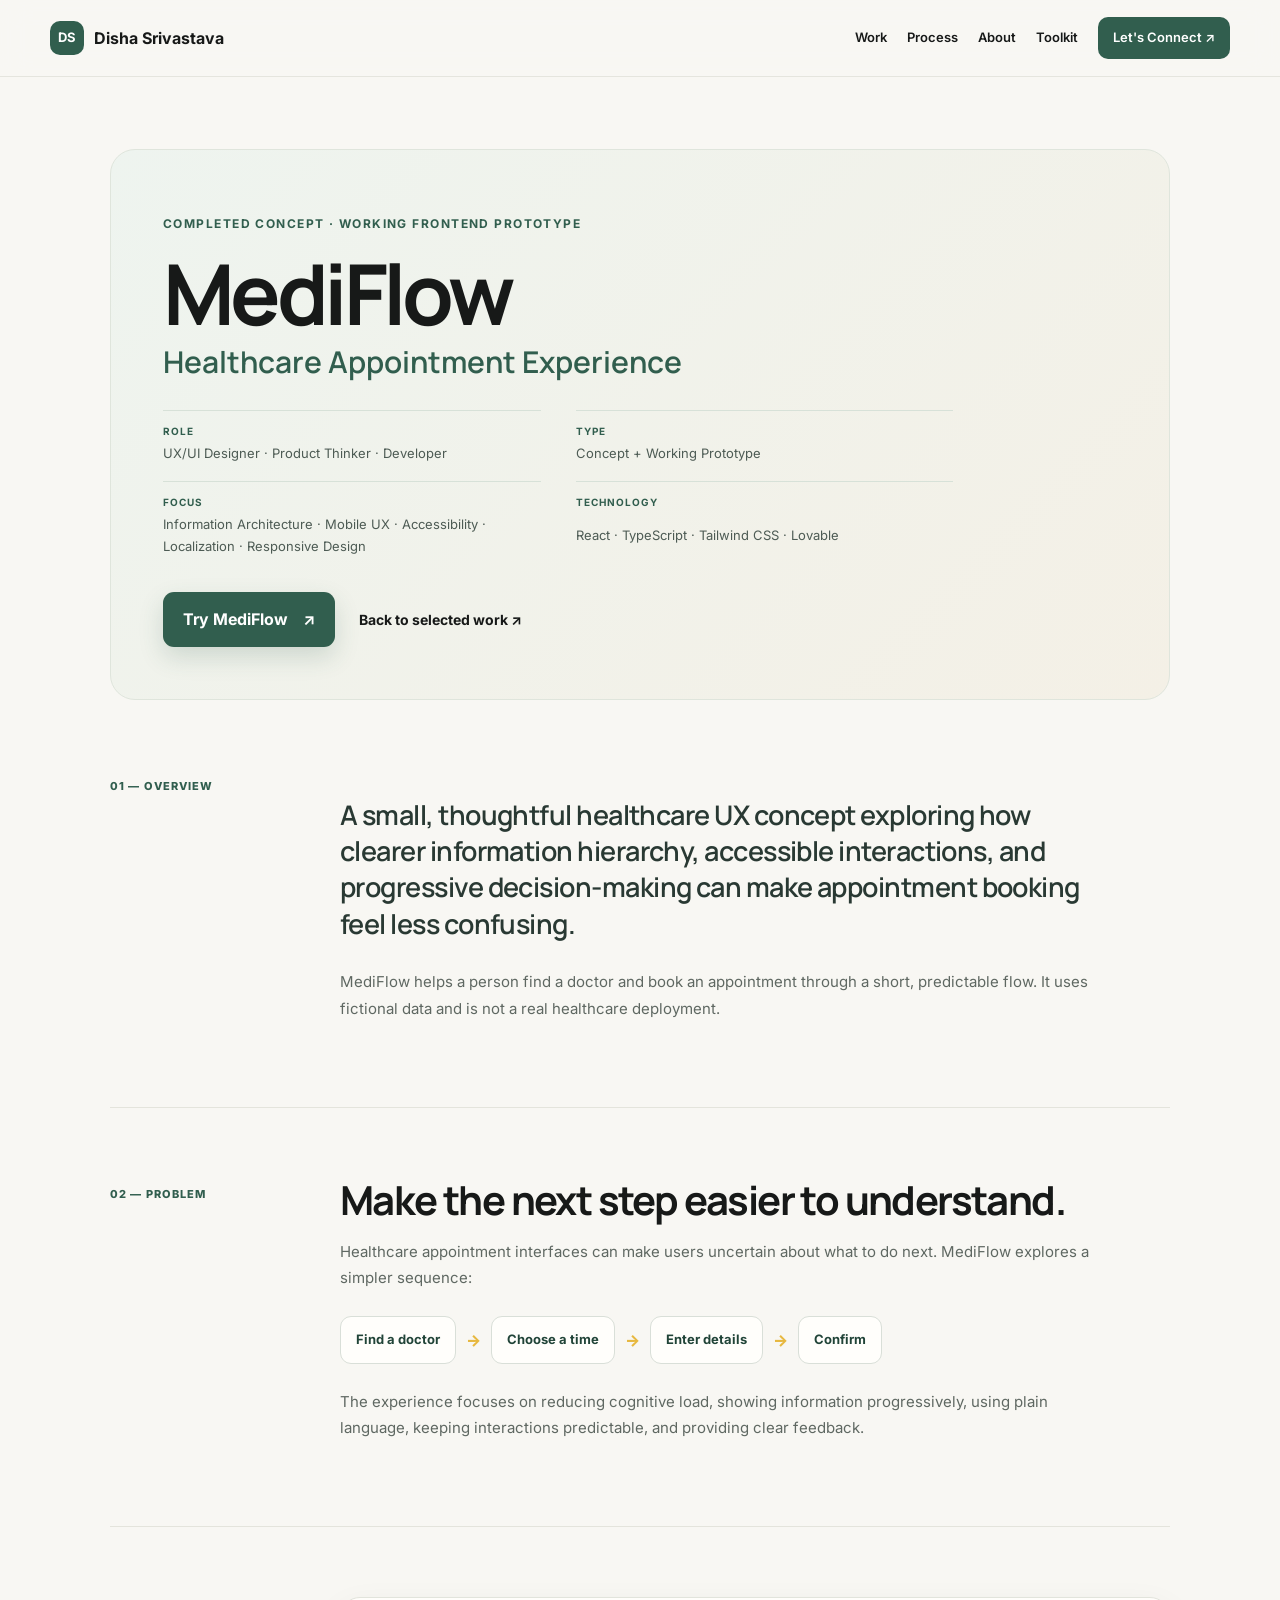
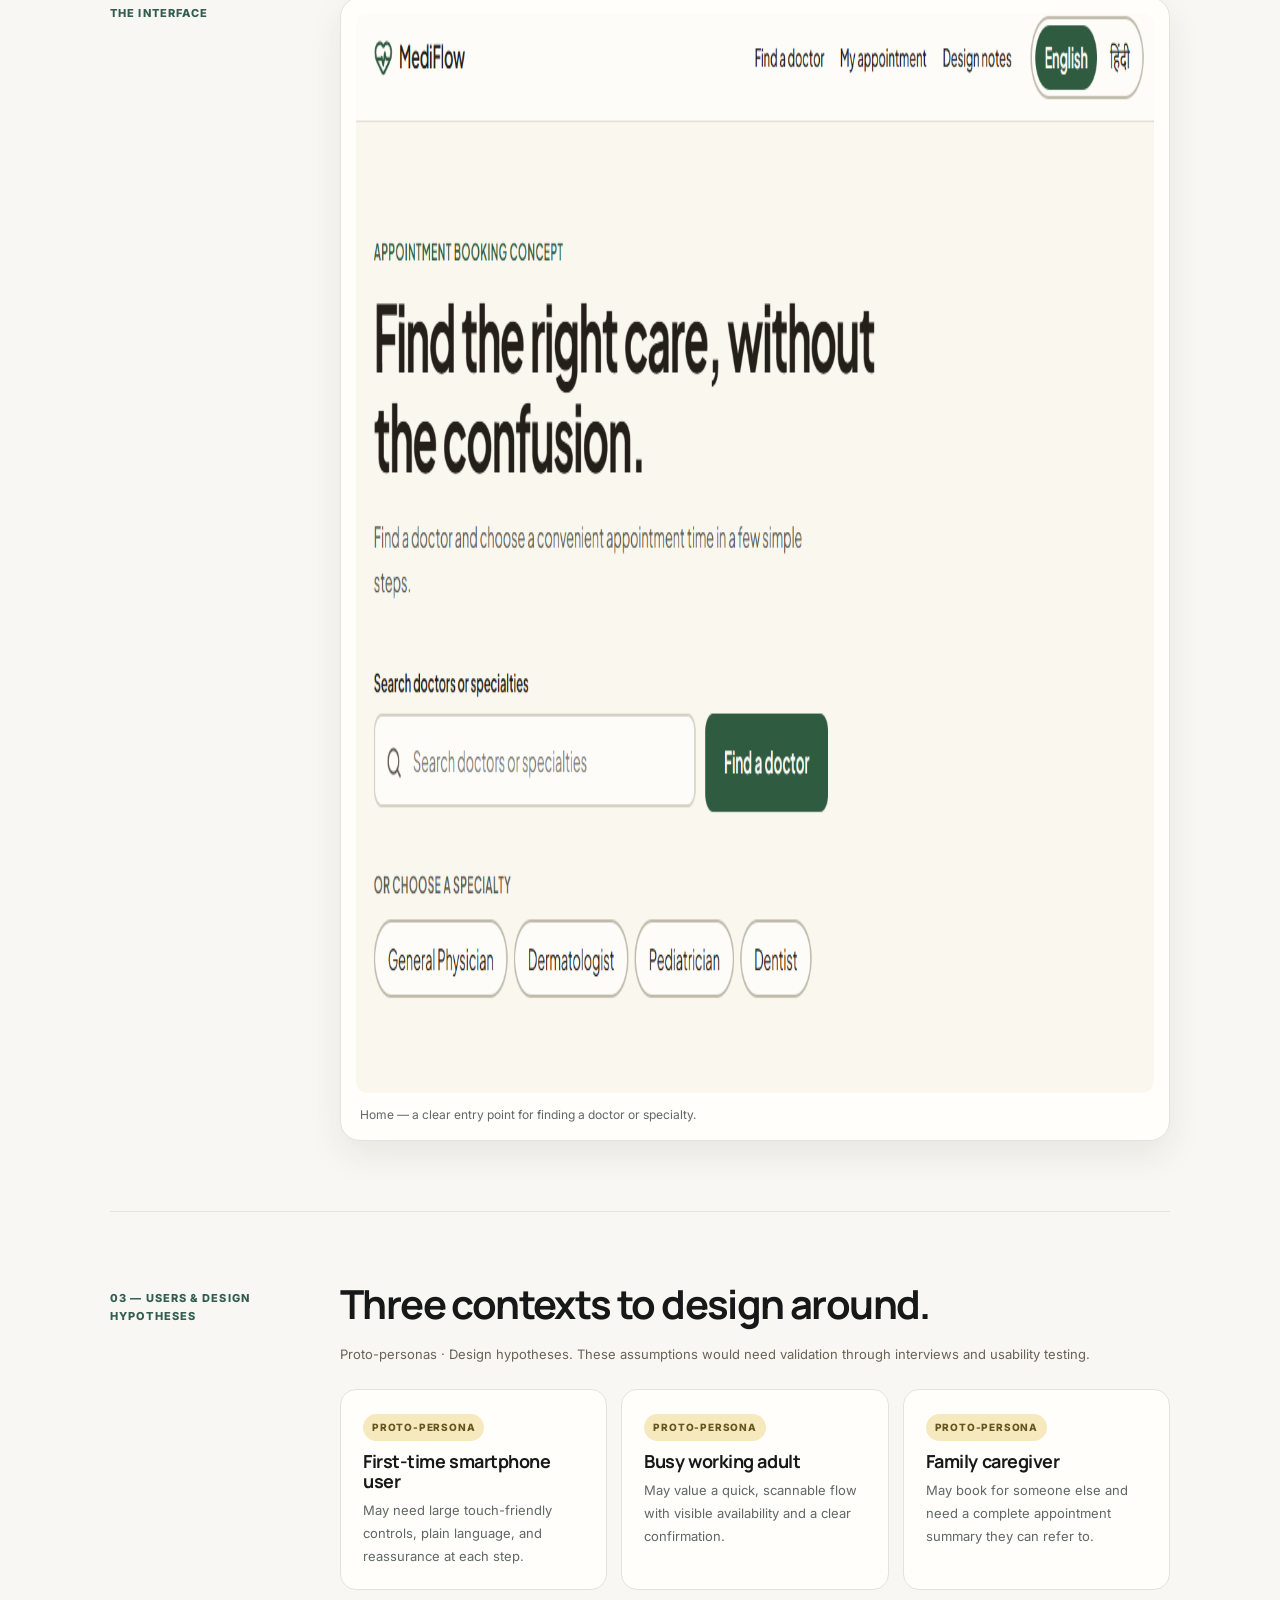
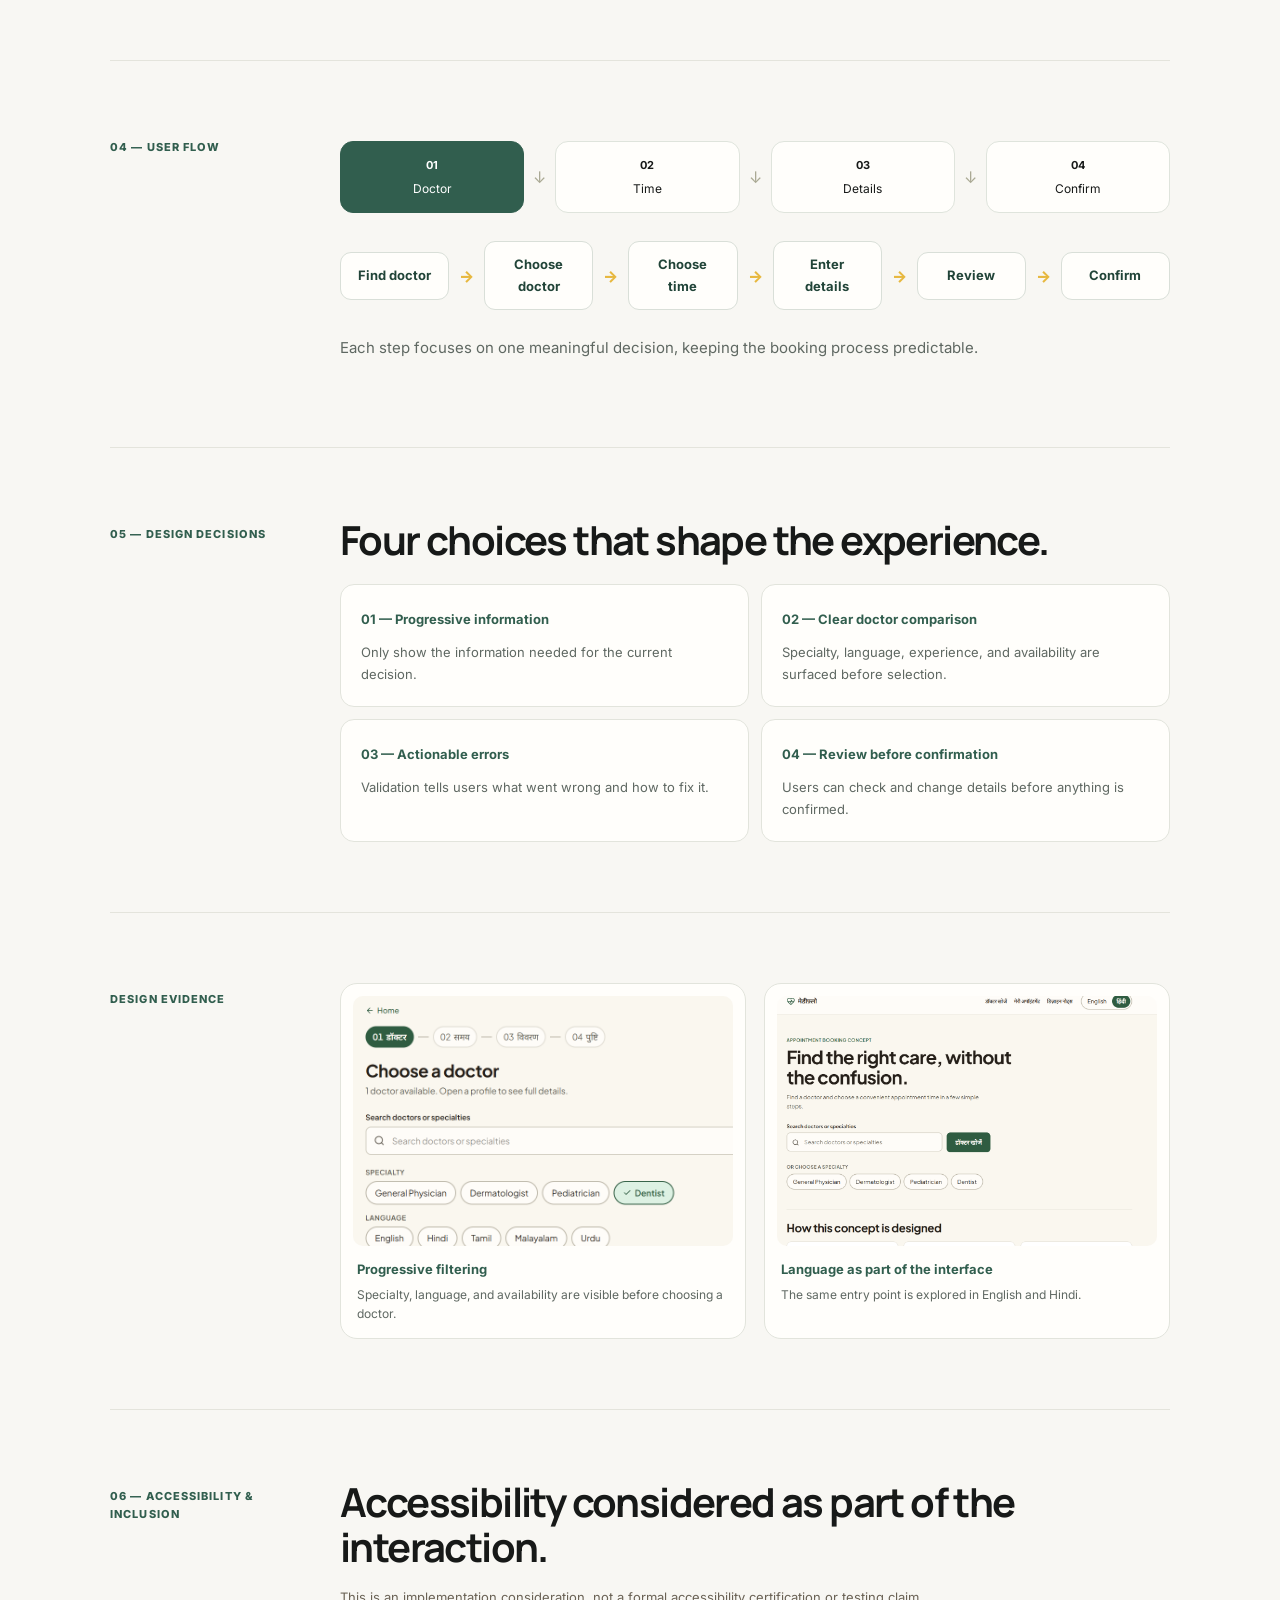
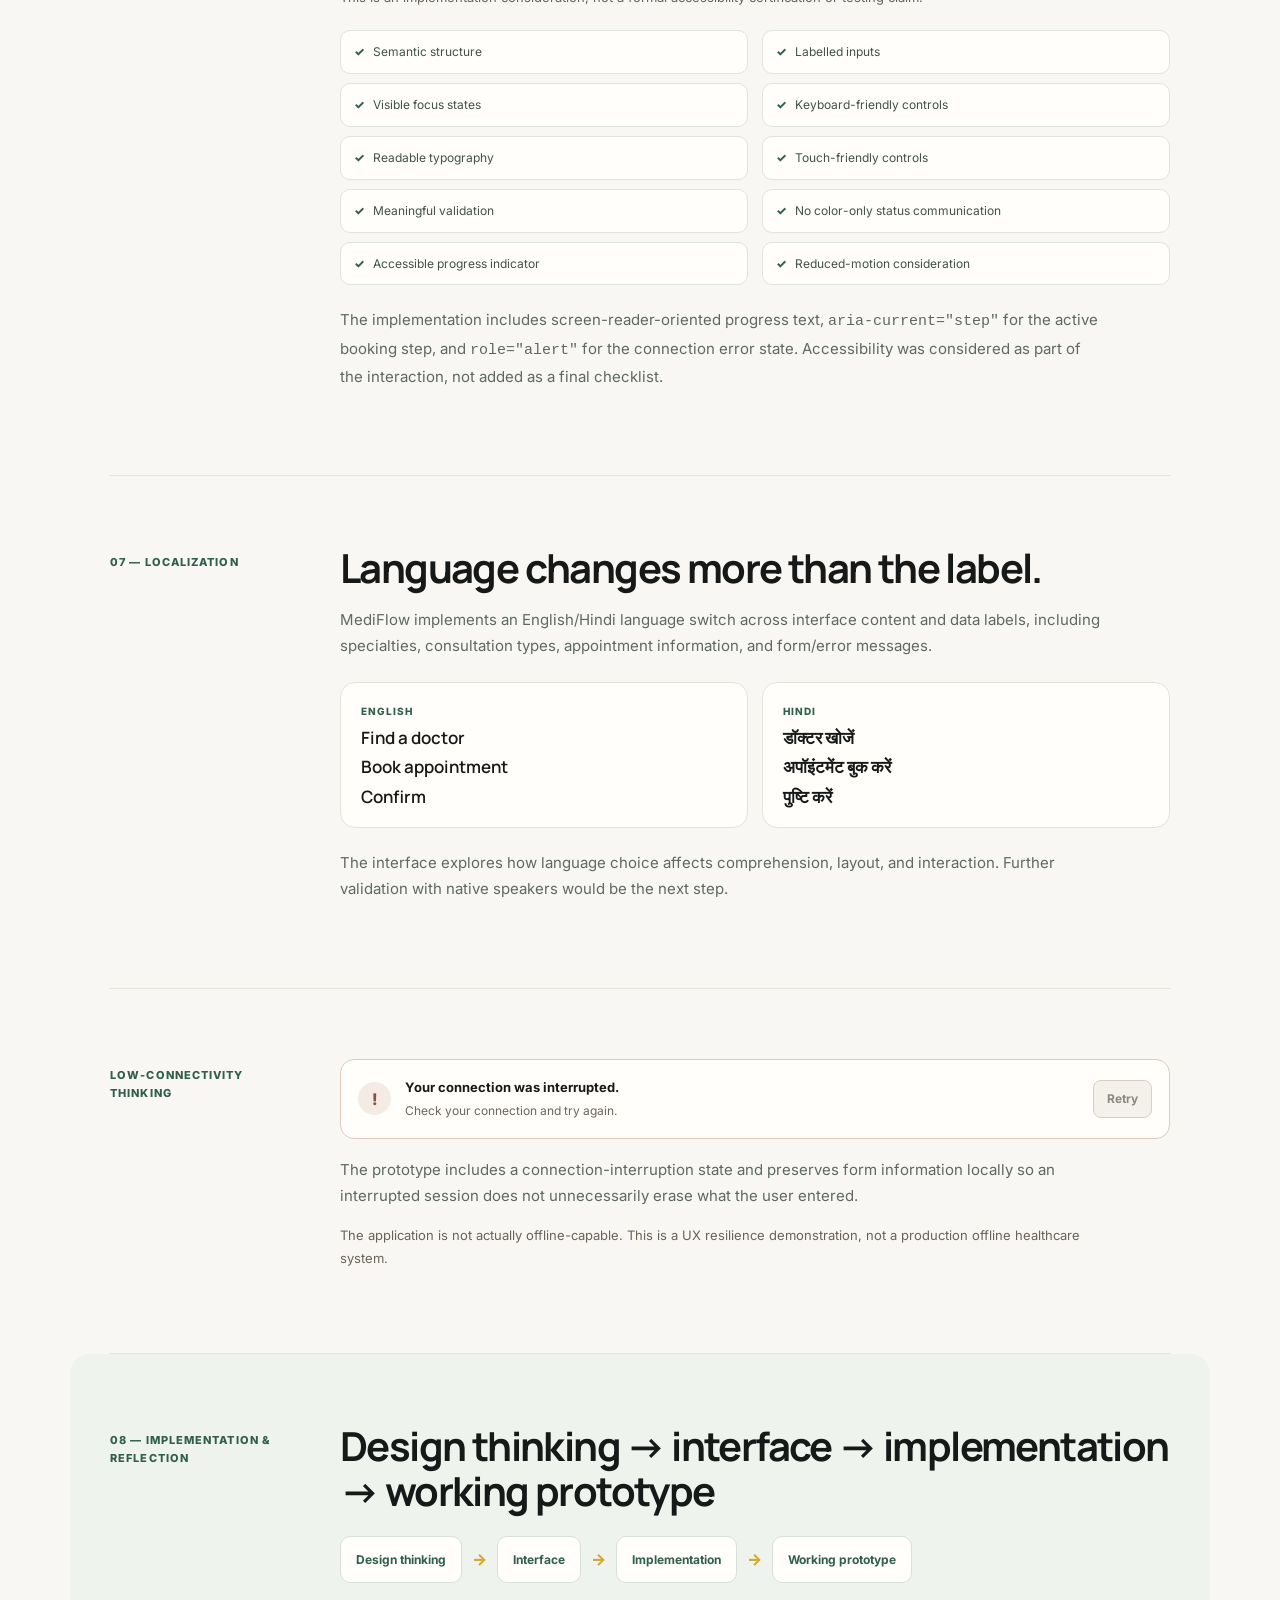
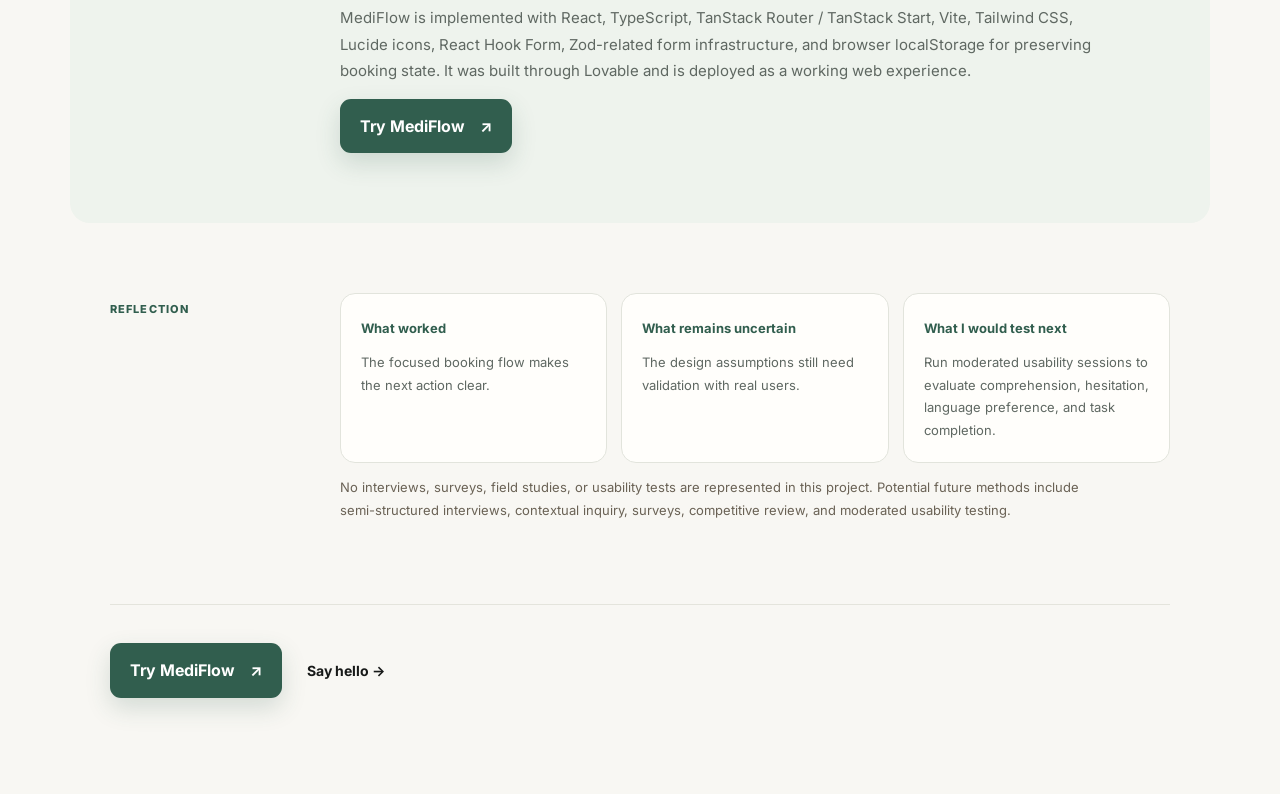
==== commit 4eae27d2: "Updated index.html" ====
--- a/ux-project.html
+++ b/ux-project.html
@@ -1,393 +1,227 @@
 <!DOCTYPE html>
 <html lang="en">
 <head>
-  <meta charset="UTF-8" />
-  <meta name="viewport" content="width=device-width, initial-scale=1.0" />
-  <meta name="description" content="MediFlow — a Human-Centered Design case study for a healthcare appointment app concept, including research plan, personas, accessibility, and a usability testing framework." />
-  <meta property="og:title" content="MediFlow — HCD Case Study | Disha Srivastava">
-  <meta property="og:description" content="Healthcare appointment app concept: research plan, personas, information architecture, accessibility, and usability testing framework.">
-  <title>MediFlow — HCD Case Study | Disha Srivastava</title>
+  <meta charset="UTF-8">
+  <meta name="viewport" content="width=device-width, initial-scale=1.0">
+  <meta name="description" content="MediFlow — a completed healthcare appointment experience concept by Disha Srivastava, combining accessible UX/UI and a working frontend prototype.">
+  <meta property="og:title" content="MediFlow — Healthcare Appointment Experience">
+  <meta property="og:description" content="A concise HCD case study about simplifying doctor search, appointment booking, localization, accessibility, and implementation.">
+  <title>MediFlow — Healthcare Appointment Experience | Disha Srivastava</title>
   <link rel="preconnect" href="https://fonts.googleapis.com">
   <link rel="preconnect" href="https://fonts.gstatic.com" crossorigin>
   <link href="https://fonts.googleapis.com/css2?family=Inter:wght@400;500;600;700;800&family=Manrope:wght@600;700;800&display=swap" rel="stylesheet">
-  <link rel="stylesheet" href="styles.css" />
-  <style>
-    body { background: #f5f6f2; }
-    .case { max-width: 1080px; margin: 0 auto; padding: 56px 22px 80px; }
-    .case-hero { background: linear-gradient(135deg, #edf6f3 0%, #eef2ff 100%); border: 1px solid #dfe5df; border-radius: 28px; padding: 44px 38px; margin-bottom: 34px; }
-    .case-kicker { font-size: 12px; letter-spacing: .14em; text-transform: uppercase; font-weight: 800; color: #2b6657; margin-bottom: 12px; }
-    .case-hero h1 { font-size: clamp(34px, 4vw, 58px); margin: 0 0 18px; letter-spacing: -.05em; font-family: Manrope, sans-serif; }
-    .hero-meta { display: flex; flex-wrap: wrap; gap: 14px; color: #49605c; font-size: 14px; font-weight: 600; }
-    .hero-meta .tag { background: #fff; border: 1px solid #e2e6df; padding: 6px 12px; border-radius: 999px; font-size: 12px; }
-    .case section { margin-top: 30px; }
-    .case h2 { font-size: 26px; margin: 0 0 14px; letter-spacing: -.03em; font-family: Manrope, sans-serif; }
-    .case h3 { font-size: 17px; margin: 0 0 8px; }
-    .case p, .case li { color: #4e5856; font-size: 15px; line-height: 1.8; }
-    .case .lead { font-size: 17px; color: #2f3a37; }
-    .panel { background: #fffefb; border: 1px solid #e2ded5; border-radius: 22px; padding: 26px; box-shadow: 0 12px 30px rgba(22,30,29,.04); }
-    .panel h2 { margin-top: 0; }
-    .panel + .panel { margin-top: 18px; }
-    .step-marker { display: inline-block; font-size: 11px; font-weight: 800; color: #2b6657; background: #eaf1eb; padding: 5px 10px; border-radius: 999px; letter-spacing: .1em; margin-bottom: 10px; }
-    .two-col { display: grid; grid-template-columns: 1fr 1fr; gap: 22px; }
-    .three-col { display: grid; grid-template-columns: repeat(3, 1fr); gap: 16px; }
-    .four-col { display: grid; grid-template-columns: repeat(4, 1fr); gap: 16px; }
-    .card { background: #fffefb; border: 1px solid #e2ded5; border-radius: 18px; padding: 22px; }
-    .card h3 { color: #214438; }
-    .card p { font-size: 13px; }
-    .card .role { font-size: 11px; font-weight: 800; color: #2b6657; text-transform: uppercase; letter-spacing: .08em; margin-bottom: 6px; }
-    .persona-tag, .research-tag, .concept-tag { display: inline-block; font-size: 10px; font-weight: 800; letter-spacing: .08em; text-transform: uppercase; padding: 5px 9px; border-radius: 999px; margin-bottom: 12px; }
-    .persona-tag { background: #f6e9bd; color: #65551f; }
-    .research-tag { background: #f5ebe5; color: #775445; }
-    .concept-tag { background: #eaf1eb; color: #214438; }
-    .persona-meta { display: grid; gap: 8px; margin-top: 14px; font-size: 12px; }
-    .persona-meta div { display: flex; gap: 8px; }
-    .persona-meta b { color: #2b6657; min-width: 110px; }
-    .persona-meta span { color: #5f6862; }
-    .flow-diagram { display: flex; align-items: stretch; gap: 8px; flex-wrap: wrap; }
-    .flow-step { flex: 1 1 120px; background: #fffefb; border: 1px solid #e2ded5; border-radius: 14px; padding: 16px; text-align: center; }
-    .flow-step b { display: block; color: #214438; font-size: 13px; margin-bottom: 4px; }
-    .flow-step span { font-size: 11px; color: #5f6862; }
-    .flow-arrow { display: grid; place-items: center; color: #e7b83f; font-weight: 800; }
-    .ia-list { list-style: none; padding: 0; margin: 0; display: grid; gap: 10px; }
-    .ia-list li { background: #f2f5f1; border: 1px solid #e1e7e1; border-radius: 12px; padding: 14px 16px; font-size: 13px; }
-    .ia-list b { color: #214438; }
-    .screen-layout { display: grid; grid-template-columns: repeat(4, 1fr); gap: 16px; }
-    .screen-card { background: linear-gradient(180deg, #f9faf7, #f1efe9); border: 1px solid #e6e1d6; border-radius: 20px; padding: 14px; position: relative; overflow: hidden; }
-    .screen-card img { width: 100%; height: 100%; object-fit: contain; border-radius: 14px; }
-    .screen-caption { font-size: 11px; color: #5f6862; text-align: center; margin-top: 10px; font-weight: 600; }
-    .ds-grid { display: grid; grid-template-columns: repeat(2, 1fr); gap: 14px; }
-    .ds-item { background: #fffefb; border: 1px solid #e2ded5; border-radius: 14px; padding: 16px; }
-    .ds-item h3 { font-size: 14px; margin-bottom: 10px; }
-    .swatch-row { display: flex; gap: 8px; margin-bottom: 8px; }
-    .swatch { width: 38px; height: 38px; border-radius: 10px; border: 1px solid rgba(0,0,0,.06); }
-    .type-sample { font-family: Manrope, sans-serif; font-size: 18px; font-weight: 700; color: #214438; }
-    .type-small { font-size: 12px; color: #5f6862; margin-top: 4px; }
-    .state-row { display: flex; gap: 8px; flex-wrap: wrap; }
-    .state-btn { padding: 8px 14px; border-radius: 9px; font-size: 12px; font-weight: 700; border: 1px solid #e2ded5; background: #fff; color: #214438; }
-    .state-btn.primary { background: #315e4e; color: white; border-color: #315e4e; }
-    .state-btn.focus { outline: 3px solid #e7b83f; outline-offset: 2px; }
-    .state-btn.disabled { opacity: .5; cursor: not-allowed; }
-    .state-btn.error { border-color: #d88080; color: #a44; }
-    .state-btn.success { border-color: #6fae6f; color: #3a7a3a; }
-    .ba-pair { display: grid; grid-template-columns: 1fr auto 1fr; align-items: center; gap: 14px; }
-    .ba-pair .ba-card { background: #fffefb; border: 1px solid #e2ded5; border-radius: 14px; padding: 18px; }
-    .ba-pair .ba-card.bad { border-color: #e6c9c9; background: #fcf3f3; }
-    .ba-pair .ba-card.good { border-color: #c9e0c9; background: #f3faf3; }
-    .ba-pair .ba-card p { margin: 10px 0 4px; font-weight: 700; font-size: 14px; }
-    .ba-pair .ba-card small { color: #5f6862; font-size: 12px; }
-    .ba-pair .arrow { color: #e7b83f; font-weight: 800; }
-    .ba-label { font-size: 10px; font-weight: 800; text-transform: uppercase; letter-spacing: .08em; }
-    .ba-label.bad { color: #a44; }
-    .ba-label.good { color: #3a7a3a; }
-    .test-table { width: 100%; border-collapse: collapse; font-size: 13px; }
-    .test-table th, .test-table td { text-align: left; padding: 12px 14px; border-bottom: 1px solid #ece8df; }
-    .test-table th { font-size: 11px; text-transform: uppercase; letter-spacing: .08em; color: #2b6657; }
-    .test-table td { color: #4e5856; }
-    .reasoning-grid { display: grid; grid-template-columns: 1fr 1fr; gap: 16px; }
-    .reasoning-card { background: #fffefb; border: 1px solid #e2ded5; border-radius: 16px; padding: 20px; }
-    .reasoning-card .step-marker { margin-bottom: 0; }
-    .reasoning-card h3 { margin: 10px 0 8px; }
-    .reasoning-card p { margin: 4px 0; font-size: 13px; }
-    .reasoning-card b { color: #214438; }
-    .case-actions { display: flex; gap: 16px; margin-top: 34px; flex-wrap: wrap; }
-    .btn-case { display: inline-flex; align-items: center; gap: 8px; background: #2d5a4d; color: white; padding: 12px 20px; border-radius: 12px; font-weight: 700; text-decoration: none; }
-    .btn-case.secondary { background: white; color: #22473b; border: 1px solid #d7d2c8; }
-    .figma-placeholder { display: grid; place-items: center; text-align: center; gap: 8px; padding: 30px; background: #f2f5f1; border: 1px dashed #c9d3c9; border-radius: 16px; color: #5f6862; font-size: 13px; }
-    .figma-placeholder .figma-mark { width: 44px; height: 44px; border-radius: 12px; background: #315e4e; color: white; display: grid; place-items: center; font-weight: 800; }
-    @media (max-width: 900px) { .two-col, .three-col, .four-col, .ds-grid, .reasoning-grid { grid-template-columns: 1fr; } .screen-layout { grid-template-columns: repeat(2, 1fr); } .ba-pair { grid-template-columns: 1fr; } .ba-pair .arrow { transform: rotate(90deg); justify-self: center; } }
-    @media (max-width: 560px) { .screen-layout { grid-template-columns: 1fr; } .flow-step { flex: 1 1 100%; } .flow-arrow { transform: rotate(90deg); } }
-  </style>
+  <link rel="stylesheet" href="styles.css">
 </head>
-<body>
+<body class="case-page">
   <a class="skip-link" href="#case-main">Skip to content</a>
   <header class="nav-wrap">
     <nav class="nav container" aria-label="Primary navigation">
-      <a class="brand" href="index.html" aria-label="Disha Srivastava home">
-        <span class="brand-mark">DS</span>
-        <span>Disha Srivastava</span>
-      </a>
+      <a class="brand" href="index.html" aria-label="Disha Srivastava home"><span class="brand-mark">DS</span><span>Disha Srivastava</span></a>
       <button class="menu-btn" type="button" aria-expanded="false" aria-controls="nav-links">Menu</button>
       <div class="nav-links" id="nav-links">
         <a href="index.html#work">Work</a>
-        <a href="index.html#research">Research</a>
-        <a href="index.html#accessibility">Accessibility</a>
+        <a href="index.html#approach">Process</a>
         <a href="index.html#about">About</a>
+        <a href="index.html#skills">Toolkit</a>
         <a class="nav-cta" href="index.html#contact">Let's Connect <span aria-hidden="true">↗</span></a>
       </div>
     </nav>
   </header>
 
   <main class="case" id="case-main">
-    <section class="case-hero">
-      <div class="case-kicker">Human-Centered Design Case Study</div>
+    <header class="case-hero">
+      <p class="section-kicker">COMPLETED CONCEPT · WORKING FRONTEND PROTOTYPE</p>
       <h1>MediFlow</h1>
-      <div class="hero-meta">
-        <span class="tag">Healthcare Appointment Experience</span>
-        <span class="tag">Concept · Mobile UX</span>
-        <span class="tag">Accessibility · IA · Research Plan</span>
-      </div>
-    </section>
-
-    <section>
-      <p class="lead">MediFlow is a <strong>concept</strong> for a healthcare appointment app. This case study shows how I would approach the problem as a human-centered designer: understanding context, making assumptions visible, structuring the experience, and planning validation. It is not a record of completed fieldwork or professional client work.</p>
-    </section>
-
-    <section class="panel">
-      <span class="step-marker">01 — Context</span>
-      <h2>Why healthcare appointments?</h2>
-      <p>Booking a consultation is often the first stressful touchpoint in care. People may be unwell, anxious, in a hurry, or helping a family member. The interface has to reduce uncertainty, not add to it. I chose this space because it rewards clarity, trust, and accessibility — the same priorities that matter in public-service and low-resource design.</p>
-    </section>
-
-    <section class="panel">
-      <span class="step-marker">02 — Problem</span>
-      <h2>What makes booking hard today?</h2>
-      <p>Looking at existing appointment flows, common friction points include unclear doctor options, hidden availability, too many steps before confirmation, and error messages that do not explain what to do next. The design problem is not just visual — it is about helping a stressed user make a confident decision quickly.</p>
-    </section>
-
-    <section>
-      <span class="step-marker">03 — Users &amp; Context</span>
-      <h2>Who is this for?</h2>
-      <p class="lead">The users below are <strong>proto-personas</strong> built from design assumptions, not from interviews. They are meant to make assumptions discussable and testable.</p>
-      <div class="three-col" style="margin-top: 18px;">
-        <div class="card">
-          <span class="persona-tag">Proto-persona · Hypothesis</span>
-          <div class="role">Persona A</div>
-          <h3>First-time smartphone user</h3>
-          <p>Older adult or new to digital services. Needs large touch targets, plain language, and reassurance at each step.</p>
-          <div class="persona-meta">
-            <div><b>Goal</b><span>Book without feeling lost</span></div>
-            <div><b>Frustration</b><span>Unfamiliar terms, tiny buttons</span></div>
-            <div><b>Digital comfort</b><span>Low</span></div>
-            <div><b>Access needs</b><span>Larger text, clear labels</span></div>
-          </div>
-        </div>
-        <div class="card">
-          <span class="persona-tag">Proto-persona · Hypothesis</span>
-          <div class="role">Persona B</div>
-          <h3>Busy working adult</h3>
-          <p>Books for themselves between tasks. Wants speed, predictable availability, and a clear confirmation.</p>
-          <div class="persona-meta">
-            <div><b>Goal</b><span>Book in under a minute</span></div>
-            <div><b>Frustration</b><span>Hidden slots, slow flows</span></div>
-            <div><b>Digital comfort</b><span>Medium–high</span></div>
-            <div><b>Access needs</b><span>Efficient, scannable layout</span></div>
-          </div>
-        </div>
-        <div class="card">
-          <span class="persona-tag">Proto-persona · Hypothesis</span>
-          <div class="role">Persona C</div>
-          <h3>Family caregiver</h3>
-          <p>Books for a parent or relative. Needs to track appointments they will not attend themselves.</p>
-          <div class="persona-meta">
-            <div><b>Goal</b><span>Manage someone else's visit</span></div>
-            <div><b>Frustration</b><span>No clear summary to share</span></div>
-            <div><b>Digital comfort</b><span>Medium</span></div>
-            <div><b>Access needs</b><span>Shareable confirmation details</span></div>
-          </div>
-        </div>
-      </div>
-    </section>
-
-    <section class="panel">
-      <span class="step-marker">04 — Research Plan</span>
-      <h2>How I would validate the design</h2>
-      <p>This is a <strong>proposed research plan</strong>, not completed research. Before treating the concept as a solution, I would test assumptions through a mix of qualitative and quantitative methods.</p>
-      <div class="four-col" style="margin-top: 18px;">
-        <div class="card"><div class="role">Qualitative</div><h3>Semi-structured interviews</h3><p>Explore how people currently find and book care, what worries them, and where they give up.</p></div>
-        <div class="card"><div class="role">Qualitative</div><h3>Contextual inquiry</h3><p>Observe booking in a real setting — at home, on a shared device, or while multitasking.</p></div>
-        <div class="card"><div class="role">Quantitative</div><h3>Short survey</h3><p>Measure how often people abandon booking, which steps confuse them, and what devices they use.</p></div>
-        <div class="card"><div class="role">Mixed</div><h3>Competitive review</h3><p>Compare existing appointment flows for structure, language, and error handling.</p></div>
-      </div>
-    </section>
-
-    <section class="panel">
-      <span class="step-marker">05 — Key Assumptions</span>
-      <h2>What I am not sure about yet</h2>
-      <div class="reasoning-grid">
-        <div class="reasoning-card"><p><b>Assumption:</b> Users want to choose a doctor by specialization first.</p><p><b>Why it matters:</b> It shapes the entire information architecture.</p><p><b>How I would test it:</b> Card-sorting and tree testing with first-time users.</p></div>
-        <div class="reasoning-card"><p><b>Assumption:</b> A single primary action per screen reduces hesitation.</p><p><b>Why it matters:</b> It drives the step count and visual hierarchy.</p><p><b>How I would test it:</b> Moderated usability sessions comparing one-CTA vs multi-CTA layouts.</p></div>
-        <div class="reasoning-card"><p><b>Assumption:</b> People trust visible availability more than a “request callback” flow.</p><p><b>Why it matters:</b> It determines whether slots are shown upfront or after selection.</p><p><b>How I would test it:</b> A/B prototype test measuring confidence and completion.</p></div>
-        <div class="reasoning-card"><p><b>Assumption:</b> Hindi labels help comprehension for a segment of users.</p><p><b>Why it matters:</b> It affects localization scope and content design.</p><p><b>How I would test it:</b> Comprehension testing with bilingual and Hindi-primary users.</p></div>
-      </div>
-    </section>
-
-    <section>
-      <span class="step-marker">06 — Personas</span>
-      <h2>From assumptions to testable profiles</h2>
-      <p class="lead">These proto-personas are design hypotheses. They help prioritize design decisions and define who to recruit for validation.</p>
-      <p>Each persona is tagged explicitly as a hypothesis so the team can confirm or replace it once real interviews and observation are conducted. Persona A prioritizes accessibility and plain language; Persona B prioritizes speed and scannability; Persona C prioritizes shareable summaries.</p>
-    </section>
-
-    <section class="panel">
-      <span class="step-marker">07 — User Journey</span>
-      <h2>A typical booking journey (proposed)</h2>
-      <p>This journey is a hypothesis based on common care-seeking behavior, not observed field data.</p>
-      <div class="flow-diagram" style="margin-top: 18px;">
-        <div class="flow-step"><b>Need care</b><span>Symptom or follow-up</span></div>
-        <div class="flow-arrow" aria-hidden="true">→</div>
-        <div class="flow-step"><b>Open app</b><span>Expect quick help</span></div>
-        <div class="flow-arrow" aria-hidden="true">→</div>
-        <div class="flow-step"><b>Find doctor</b><span>By specialization</span></div>
-        <div class="flow-arrow" aria-hidden="true">→</div>
-        <div class="flow-step"><b>Check slots</b><span>Visible availability</span></div>
-        <div class="flow-arrow" aria-hidden="true">→</div>
-        <div class="flow-step"><b>Confirm</b><span>Clear summary</span></div>
-      </div>
-    </section>
-
-    <section class="panel">
-      <span class="step-marker">08 — Pain Points</span>
-      <h2>Where confidence drops</h2>
-      <ul>
-        <li><b>Unclear next step:</b> multiple equally prominent actions create hesitation.</li>
-        <li><b>Hidden availability:</b> users cannot tell if a slot is real until late in the flow.</li>
-        <li><b>Unexplained errors:</b> messages like “Invalid input” do not tell users what to fix.</li>
-        <li><b>No shareable summary:</b> caregivers cannot easily pass confirmation details to the person receiving care.</li>
-      </ul>
-    </section>
-
-    <section class="panel">
-      <span class="step-marker">09 — Problem Definition</span>
-      <h2>The focused problem</h2>
-      <p>Help a stressed or time-poor user confidently find a doctor, see real availability, and confirm an appointment — with minimal steps, plain language, and clear recovery from errors — across devices and digital comfort levels.</p>
-    </section>
-
-    <section class="panel">
-      <span class="step-marker">10 — User Flow</span>
-      <h2>One primary path, with recovery</h2>
-      <div class="flow-diagram" style="margin-top: 18px;">
-        <div class="flow-step"><b>Home</b><span>One clear CTA</span></div>
-        <div class="flow-arrow" aria-hidden="true">→</div>
-        <div class="flow-step"><b>Specialization</b><span>Browse categories</span></div>
-        <div class="flow-arrow" aria-hidden="true">→</div>
-        <div class="flow-step"><b>Doctor</b><span>Details &amp; trust cues</span></div>
-        <div class="flow-arrow" aria-hidden="true">→</div>
-        <div class="flow-step"><b>Time slot</b><span>Visible availability</span></div>
-        <div class="flow-arrow" aria-hidden="true">→</div>
-        <div class="flow-step"><b>Confirmation</b><span>Shareable summary</span></div>
-      </div>
-      <p style="margin-top: 16px;">Each step has one primary action. If a slot is unavailable, the user is guided to the next nearest option rather than a dead end.</p>
-    </section>
-
-    <section class="panel">
-      <span class="step-marker">11 — Information Architecture</span>
-      <h2>Why the structure reduces cognitive load</h2>
-      <ul class="ia-list">
-        <li><b>Home</b> — one primary entry point, no competing CTAs.</li>
-        <li><b>Specialization</b> — groups doctors by need, not by hospital structure.</li>
-        <li><b>Doctor detail</b> — trust cues (name, specialization, availability) before action.</li>
-        <li><b>Time slot</b> — availability visible before commitment.</li>
-        <li><b>Confirmation</b> — shareable summary with all details in one place.</li>
-      </ul>
-    </section>
-
-    <section class="panel">
-      <span class="step-marker">12 — Wireframes</span>
-      <h2>Low-fidelity structure before visuals</h2>
-      <p>Wireframes focused on hierarchy and sequence: what comes first on each screen, what is secondary, and where the user’s eye should land. The goal was to test the flow before investing in visual design.</p>
-      <div class="figma-placeholder" style="margin-top: 16px;">
-        <div class="figma-mark" aria-hidden="true">F</div>
-        <strong>Figma wireframes — coming soon</strong>
-        <span>Wireframe frames will be linked here once the Figma file is published.</span>
-      </div>
-    </section>
-
-    <section>
-      <span class="step-marker">13 — UI Design</span>
-      <h2>App screens</h2>
-      <p>The screens below show the current visual direction: calm green and white tones, readable type, and one primary action per screen.</p>
-      <div class="screen-layout" style="margin-top: 18px;">
-        <div class="screen-card">
-          <img src="images/cropped/ui_1.png" alt="MediFlow home screen with a clear primary action to start booking" loading="lazy" />
-          <div class="screen-caption">Home</div>
-        </div>
-        <div class="screen-card">
-          <img src="images/cropped/ui_2.png" alt="MediFlow specialization and doctor list screen" loading="lazy" />
-          <div class="screen-caption">Specialization &amp; doctors</div>
-        </div>
-        <div class="screen-card">
-          <img src="images/cropped/ui_3.png" alt="MediFlow date and time slot selection screen" loading="lazy" />
-          <div class="screen-caption">Date &amp; slot selection</div>
-        </div>
-        <div class="screen-card">
-          <img src="images/cropped/ui_4.png" alt="MediFlow appointment confirmation screen with shareable summary" loading="lazy" />
-          <div class="screen-caption">Confirmation</div>
-        </div>
-      </div>
-    </section>
-
-    <section class="panel">
-      <span class="step-marker">14 — Accessibility</span>
-      <h2>Decisions baked into the design</h2>
-      <div class="four-col">
-        <div class="card"><h3>Contrast</h3><p>Text meets WCAG AA against calm green and white backgrounds.</p></div>
-        <div class="card"><h3>Touch targets</h3><p>Primary actions sized for comfortable tapping on small screens.</p></div>
-        <div class="card"><h3>Language</h3><p>Plain wording, meaningful labels, and no icon-only actions.</p></div>
-        <div class="card"><h3>Recovery</h3><p>Errors name the problem and the fix, not just the failure.</p></div>
-      </div>
-      <div class="ba-pair" style="margin-top: 18px;">
-        <div class="ba-card bad">
-          <span class="ba-label bad">Needs improvement</span>
-          <p>“Invalid input”</p>
-          <small>Does not explain what to fix.</small>
-        </div>
-        <div class="arrow" aria-hidden="true">→</div>
-        <div class="ba-card good">
-          <span class="ba-label good">More useful</span>
-          <p>“Enter a 10-digit phone number.”</p>
-          <small>Names the expected format and next action.</small>
-        </div>
-      </div>
-    </section>
-
-    <section class="panel">
-      <span class="step-marker">15 — Prototype</span>
-      <h2>Making the flow testable</h2>
-      <p>The prototype is planned in Figma using Auto Layout and interactive components so the full booking flow can be tested end-to-end before any implementation.</p>
-      <div class="figma-placeholder" style="margin-top: 16px;">
-        <div class="figma-mark" aria-hidden="true">F</div>
-        <strong>Figma interactive prototype — coming soon</strong>
-        <span>The prototype link will be added here once the Figma file is published.</span>
-      </div>
-    </section>
-
-    <section class="panel">
-      <span class="step-marker">16 — Usability Testing Plan</span>
-      <h2>What I would measure (proposed study)</h2>
-      <p>This is a <strong>testing framework</strong>, not completed test results. No usability test has been conducted yet.</p>
-      <table class="test-table" style="margin-top: 16px;">
-        <thead>
-          <tr><th>Task</th><th>Success criteria</th><th>What I would observe</th></tr>
-        </thead>
-        <tbody>
-          <tr><td>Book an appointment with a dermatologist for tomorrow afternoon.</td><td>Completed without help; correct doctor &amp; slot selected.</td><td>Task completion, errors, hesitation, time-on-task, navigation difficulty, comprehension.</td></tr>
-          <tr><td>Recover from entering an invalid phone number.</td><td>User understands the error and fixes it unaided.</td><td>Whether the message is understood; whether the user knows the next action.</td></tr>
-          <tr><td>Share the confirmation with a family member.</td><td>User finds and uses the summary without prompting.</td><td>Discoverability of the shareable summary; comprehension of details.</td></tr>
-        </tbody>
-      </table>
-    </section>
-
-    <section class="panel">
-      <span class="step-marker">17 — Iteration</span>
-      <h2>What would change after testing</h2>
-      <div class="reasoning-grid">
-        <div class="reasoning-card"><h3>If users hesitate at specialization</h3><p>Test a search-first home instead of category-first, and measure time-to-doctor.</p></div>
-        <div class="reasoning-card"><h3>If errors cause abandonment</h3><p>Move to inline validation and actionable messages, then re-test recovery rate.</p></div>
-        <div class="reasoning-card"><h3>If caregivers struggle to share</h3><p>Add a one-tap shareable summary and confirm it is discoverable in a follow-up test.</p></div>
-        <div class="reasoning-card"><h3>If Hindi labels help comprehension</h3><p>Expand localization and validate translated content with native speakers.</p></div>
-      </div>
-    </section>
-
-    <section class="panel">
-      <span class="step-marker">18 — Reflection</span>
-      <h2>What this case study is — and is not</h2>
-      <p>This is a concept exploration. It shows how I think through a human-centered problem: making assumptions visible, planning research, structuring information, designing for accessibility, and preparing to validate. It is not a claim of completed fieldwork, professional client work, or tested outcomes.</p>
-      <p>Next, I would run the proposed research and usability study, replace the proto-personas with research-backed ones, and iterate the design against measured results.</p>
-    </section>
-
-    <div class="case-actions">
-      <a class="btn-case" href="index.html#work">← Back to portfolio</a>
-      <a class="btn-case secondary" href="index.html#contact">Contact me</a>
+      <p class="case-subtitle">Healthcare Appointment Experience</p>
+      <div class="case-meta-grid">
+        <div><b>Role</b><span>UX/UI Designer · Product Thinker · Developer</span></div>
+        <div><b>Type</b><span>Concept + Working Prototype</span></div>
+        <div><b>Focus</b><span>Information Architecture · Mobile UX · Accessibility · Localization · Responsive Design</span></div>
+        <div><b>Technology</b><span>React · TypeScript · Tailwind CSS · Lovable</span></div>
+      </div>
+      <div class="case-actions">
+        <a class="btn btn-primary" href="https://mediflow-connect-henna.vercel.app/" target="_blank" rel="noopener">Try MediFlow <span aria-hidden="true">↗</span></a>
+        <a class="text-btn" href="index.html#work">Back to selected work <span aria-hidden="true">↗</span></a>
+      </div>
+    </header>
+
+    <section class="case-section case-overview">
+      <div class="case-section-label">01 — Overview</div>
+      <div>
+        <p class="case-lead">A small, thoughtful healthcare UX concept exploring how clearer information hierarchy, accessible interactions, and progressive decision-making can make appointment booking feel less confusing.</p>
+        <p>MediFlow helps a person find a doctor and book an appointment through a short, predictable flow. It uses fictional data and is not a real healthcare deployment.</p>
+      </div>
+    </section>
+
+    <section class="case-section">
+      <div class="case-section-label">02 — Problem</div>
+      <div>
+        <h2>Make the next step easier to understand.</h2>
+        <p>Healthcare appointment interfaces can make users uncertain about what to do next. MediFlow explores a simpler sequence:</p>
+        <div class="case-flow case-flow-compact">
+          <span>Find a doctor</span><i aria-hidden="true">→</i><span>Choose a time</span><i aria-hidden="true">→</i><span>Enter details</span><i aria-hidden="true">→</i><span>Confirm</span>
+        </div>
+        <p>The experience focuses on reducing cognitive load, showing information progressively, using plain language, keeping interactions predictable, and providing clear feedback.</p>
+      </div>
+    </section>
+
+    <section class="case-section case-visual-section">
+      <div class="case-section-label">The interface</div>
+      <div>
+        <figure class="case-hero-image">
+          <img src="images/mediflow-screenshots/Screenshot_2026-08-13_015341.png" alt="MediFlow English home screen with the headline Find the right care, without the confusion" width="1920" height="1080" loading="eager">
+          <figcaption>Home — a clear entry point for finding a doctor or specialty.</figcaption>
+        </figure>
+      </div>
+    </section>
+
+    <section class="case-section">
+      <div class="case-section-label">03 — Users &amp; Design Hypotheses</div>
+      <div>
+        <h2>Three contexts to design around.</h2>
+        <p class="case-note">Proto-personas · Design hypotheses. These assumptions would need validation through interviews and usability testing.</p>
+        <div class="case-card-grid three">
+          <article class="case-card">
+            <span class="hypothesis-tag">Proto-persona</span>
+            <h3>First-time smartphone user</h3>
+            <p>May need large touch-friendly controls, plain language, and reassurance at each step.</p>
+          </article>
+          <article class="case-card">
+            <span class="hypothesis-tag">Proto-persona</span>
+            <h3>Busy working adult</h3>
+            <p>May value a quick, scannable flow with visible availability and a clear confirmation.</p>
+          </article>
+          <article class="case-card">
+            <span class="hypothesis-tag">Proto-persona</span>
+            <h3>Family caregiver</h3>
+            <p>May book for someone else and need a complete appointment summary they can refer to.</p>
+          </article>
+        </div>
+      </div>
+    </section>
+
+    <section class="case-section case-visual-section">
+      <div class="case-section-label">04 — User Flow</div>
+      <div>
+        <div class="step-flow" aria-label="Four-step booking progress">
+          <div class="active"><b>01</b><span>Doctor</span></div>
+          <i aria-hidden="true">↓</i>
+          <div><b>02</b><span>Time</span></div>
+          <i aria-hidden="true">↓</i>
+          <div><b>03</b><span>Details</span></div>
+          <i aria-hidden="true">↓</i>
+          <div><b>04</b><span>Confirm</span></div>
+        </div>
+        <div class="case-flow case-flow-wide">
+          <span>Find doctor</span><i aria-hidden="true">→</i><span>Choose doctor</span><i aria-hidden="true">→</i><span>Choose time</span><i aria-hidden="true">→</i><span>Enter details</span><i aria-hidden="true">→</i><span>Review</span><i aria-hidden="true">→</i><span>Confirm</span>
+        </div>
+        <p>Each step focuses on one meaningful decision, keeping the booking process predictable.</p>
+      </div>
+    </section>
+
+    <section class="case-section">
+      <div class="case-section-label">05 — Design Decisions</div>
+      <div>
+        <h2>Four choices that shape the experience.</h2>
+        <div class="decision-grid">
+          <article><b>01 — Progressive information</b><p>Only show the information needed for the current decision.</p></article>
+          <article><b>02 — Clear doctor comparison</b><p>Specialty, language, experience, and availability are surfaced before selection.</p></article>
+          <article><b>03 — Actionable errors</b><p>Validation tells users what went wrong and how to fix it.</p></article>
+          <article><b>04 — Review before confirmation</b><p>Users can check and change details before anything is confirmed.</p></article>
+        </div>
+      </div>
+    </section>
+
+    <section class="case-section case-gallery-section">
+      <div class="case-section-label">Design evidence</div>
+      <div>
+        <div class="case-gallery">
+          <figure>
+            <img src="images/mediflow-screenshots/Screenshot_2026-08-13_013029.png" alt="MediFlow doctor search screen showing specialty, language, and availability filters" width="1920" height="1080" loading="lazy">
+            <figcaption><b>Progressive filtering</b><span>Specialty, language, and availability are visible before choosing a doctor.</span></figcaption>
+          </figure>
+          <figure>
+            <img src="images/mediflow-screenshots/Screenshot_2026-08-13_012934.png" alt="MediFlow Hindi home screen with Hindi navigation and doctor search" width="1920" height="1080" loading="lazy">
+            <figcaption><b>Language as part of the interface</b><span>The same entry point is explored in English and Hindi.</span></figcaption>
+          </figure>
+        </div>
+      </div>
+    </section>
+
+    <section class="case-section">
+      <div class="case-section-label">06 — Accessibility &amp; Inclusion</div>
+      <div>
+        <h2>Accessibility considered as part of the interaction.</h2>
+        <p class="case-note">This is an implementation consideration, not a formal accessibility certification or testing claim.</p>
+        <div class="accessibility-list">
+          <span>Semantic structure</span>
+          <span>Labelled inputs</span>
+          <span>Visible focus states</span>
+          <span>Keyboard-friendly controls</span>
+          <span>Readable typography</span>
+          <span>Touch-friendly controls</span>
+          <span>Meaningful validation</span>
+          <span>No color-only status communication</span>
+          <span>Accessible progress indicator</span>
+          <span>Reduced-motion consideration</span>
+        </div>
+        <p>The implementation includes screen-reader-oriented progress text, <code>aria-current="step"</code> for the active booking step, and <code>role="alert"</code> for the connection error state. Accessibility was considered as part of the interaction, not added as a final checklist.</p>
+      </div>
+    </section>
+
+    <section class="case-section">
+      <div class="case-section-label">07 — Localization</div>
+      <div>
+        <h2>Language changes more than the label.</h2>
+        <p>MediFlow implements an English/Hindi language switch across interface content and data labels, including specialties, consultation types, appointment information, and form/error messages.</p>
+        <div class="language-pair">
+          <div><span>English</span><b>Find a doctor</b><b>Book appointment</b><b>Confirm</b></div>
+          <div><span>Hindi</span><b lang="hi">डॉक्टर खोजें</b><b lang="hi">अपॉइंटमेंट बुक करें</b><b lang="hi">पुष्टि करें</b></div>
+        </div>
+        <p>The interface explores how language choice affects comprehension, layout, and interaction. Further validation with native speakers would be the next step.</p>
+      </div>
+    </section>
+
+    <section class="case-section case-error-section">
+      <div class="case-section-label">Low-connectivity thinking</div>
+      <div>
+        <div class="connection-state">
+          <span class="connection-icon" aria-hidden="true">!</span>
+          <div><b>Your connection was interrupted.</b><span>Check your connection and try again.</span></div>
+          <button type="button" disabled>Retry</button>
+        </div>
+        <p>The prototype includes a connection-interruption state and preserves form information locally so an interrupted session does not unnecessarily erase what the user entered.</p>
+        <p class="case-note">The application is not actually offline-capable. This is a UX resilience demonstration, not a production offline healthcare system.</p>
+      </div>
+    </section>
+
+    <section class="case-section implementation-section">
+      <div class="case-section-label">08 — Implementation &amp; Reflection</div>
+      <div>
+        <h2>Design thinking → interface → implementation → working prototype</h2>
+        <div class="implementation-flow">
+          <span>Design thinking</span><i aria-hidden="true">→</i><span>Interface</span><i aria-hidden="true">→</i><span>Implementation</span><i aria-hidden="true">→</i><span>Working prototype</span>
+        </div>
+        <p>MediFlow is implemented with React, TypeScript, TanStack Router / TanStack Start, Vite, Tailwind CSS, Lucide icons, React Hook Form, Zod-related form infrastructure, and browser localStorage for preserving booking state. It was built through Lovable and is deployed as a working web experience.</p>
+        <a class="btn btn-primary" href="https://mediflow-connect-henna.vercel.app/" target="_blank" rel="noopener">Try MediFlow <span aria-hidden="true">↗</span></a>
+      </div>
+    </section>
+
+    <section class="case-section reflection-section">
+      <div class="case-section-label">Reflection</div>
+      <div>
+        <div class="reflection-grid">
+          <article><b>What worked</b><p>The focused booking flow makes the next action clear.</p></article>
+          <article><b>What remains uncertain</b><p>The design assumptions still need validation with real users.</p></article>
+          <article><b>What I would test next</b><p>Run moderated usability sessions to evaluate comprehension, hesitation, language preference, and task completion.</p></article>
+        </div>
+        <p class="case-note">No interviews, surveys, field studies, or usability tests are represented in this project. Potential future methods include semi-structured interviews, contextual inquiry, surveys, competitive review, and moderated usability testing.</p>
+      </div>
+    </section>
+
+    <div class="case-footer-actions">
+      <a class="btn btn-primary" href="https://mediflow-connect-henna.vercel.app/" target="_blank" rel="noopener">Try MediFlow <span aria-hidden="true">↗</span></a>
+      <a class="text-btn" href="index.html#contact">Say hello <span aria-hidden="true">→</span></a>
     </div>
   </main>
 
--- a/styles.css
+++ b/styles.css
@@ -208,3 +208,82 @@
 @media (max-width: 720px) { .container { width: min(100% - 32px, 600px); } .nav { min-height: 68px; } .menu-btn { display: block; } .nav-links { display: none; position: absolute; left: 16px; right: 16px; top: 72px; background: var(--paper); padding: 16px; border: 1px solid var(--line); border-radius: 14px; box-shadow: var(--shadow); flex-direction: column; align-items: stretch; } .nav-links.open { display: flex; } .nav-cta { text-align: center; } .signal-strip { overflow: hidden; justify-content: flex-start; flex-wrap: wrap; } .signal-strip span:not(:last-child)::after { margin-left: 10px; } .hero { padding: 55px 0 35px; min-height: auto; } .hero-photo { min-height: 430px; } .photo-card { width: 70%; } .photo-note { right: 0; bottom: 40px; } .hero-points { gap: 12px; } .section { padding: 65px 0; } .section-head, .credentials-head, .contact { align-items: flex-start; flex-direction: column; } .project-grid, .skills-grid, .cert-grid, .research-notes, .constraint-list { grid-template-columns: 1fr; } .featured { grid-column: auto; } .principle-grid, .accessibility-grid { grid-template-columns: 1fr 1fr; } .steps { grid-template-columns: 1fr 1fr; } .before-after { grid-template-columns: 1fr; } .arrow-line { transform: rotate(90deg); justify-self: center; } .translation-card { grid-template-columns: 1fr; } .translation-arrow { transform: rotate(90deg); justify-self: center; } .contact { padding: 34px 28px; } .footer { flex-direction: column; gap: 8px; } }
 @media (max-width: 460px) { h1 { font-size: 42px; } .hero-actions { align-items: flex-start; flex-direction: column; } .steps, .principle-grid, .accessibility-grid { grid-template-columns: 1fr; } .photo-card { width: 78%; } .orbit-a { width: 320px; height: 320px; } .project-visual { height: 245px; } }
 @media (prefers-reduced-motion: reduce) { html { scroll-behavior: auto; } *, *::before, *::after { transition: none !important; animation: none !important; } }
+
+/* MediFlow featured project card */
+.featured-visual { background: #eef2eb; padding: 24px; display: flex; flex-direction: column; gap: 14px; }
+.featured-visual img { width: 100%; height: 222px; object-fit: cover; object-position: left top; border: 1px solid #d8ded5; border-radius: 14px; background: #faf9f3; }
+.project-actions { display: flex; flex-wrap: wrap; gap: 20px; }
+.principle-grid-compact { grid-template-columns: repeat(3, 1fr); }
+
+/* MediFlow case study page */
+.case-page { background: #f8f7f3; }
+.case { width: min(1060px, calc(100% - 48px)); margin: auto; padding: 72px 0 100px; }
+.case-hero { background: linear-gradient(135deg, #eef4ef, #f4f0e6); border: 1px solid #dfe5dc; border-radius: 25px; padding: 52px; }
+.case-hero h1 { font-size: clamp(48px, 8vw, 84px); margin: 12px 0 4px; }
+.case-subtitle { font: 600 clamp(20px, 3vw, 30px)/1.2 Manrope, sans-serif; margin: 0 0 30px; color: #315e4e; }
+.case-meta-grid { display: grid; grid-template-columns: 1fr 1fr; gap: 16px 35px; max-width: 790px; }
+.case-meta-grid div { display: grid; gap: 4px; padding-top: 12px; border-top: 1px solid #d7e1d8; }
+.case-meta-grid b { font-size: 10px; text-transform: uppercase; letter-spacing: .1em; color: #315e4e; }
+.case-meta-grid span { font-size: 13px; color: #4d5b54; }
+.case-actions { display: flex; align-items: center; gap: 24px; margin-top: 35px; flex-wrap: wrap; }
+.case-section { display: grid; grid-template-columns: 190px 1fr; gap: 40px; padding: 70px 0; border-bottom: 1px solid var(--line); }
+.case-section-label { padding-top: 7px; color: #315e4e; font-size: 11px; font-weight: 800; letter-spacing: .1em; text-transform: uppercase; }
+.case-section h2 { font-size: clamp(27px, 3.5vw, 40px); margin: 0 0 16px; }
+.case-section p { max-width: 760px; color: var(--muted); font-size: 15px; line-height: 1.75; }
+.case-lead { color: #293933 !important; font: 600 clamp(20px, 2.5vw, 27px)/1.35 Manrope, sans-serif !important; letter-spacing: -.02em; }
+.case-note { font-size: 13px !important; color: #6a6255 !important; }
+.case-flow { display: flex; align-items: center; flex-wrap: wrap; gap: 10px; margin: 25px 0; }
+.case-flow span { padding: 12px 15px; background: #fffefb; border: 1px solid #d9dfd8; border-radius: 11px; color: #214438; font-size: 13px; font-weight: 700; }
+.case-flow i { color: #e7b83f; font-style: normal; font-weight: 800; }
+.case-flow-wide span { flex: 1 1 100px; text-align: center; }
+.case-hero-image { margin: 0; padding: 15px; background: #fffefb; border: 1px solid #e2e4dc; border-radius: 20px; box-shadow: 0 14px 35px rgba(32, 48, 39, .08); }
+.case-hero-image img { width: 100%; border-radius: 12px; }
+.case-section figure { margin: 0; }
+.case-section figcaption { padding: 12px 4px 0; color: #5f6862; font-size: 12px; }
+.case-card-grid { display: grid; gap: 14px; margin-top: 24px; }
+.case-card-grid.three { grid-template-columns: repeat(3, 1fr); }
+.case-card { padding: 22px; background: #fffefb; border: 1px solid #e2e4dc; border-radius: 16px; }
+.case-card h3 { font-size: 18px; margin: 10px 0 8px; }
+.case-card p { margin: 0; font-size: 13px; }
+.hypothesis-tag { display: inline-block; padding: 5px 9px; border-radius: 999px; background: #f6e9bd; color: #65551f; font-size: 10px; font-weight: 800; letter-spacing: .08em; text-transform: uppercase; }
+.step-flow { display: flex; align-items: center; gap: 9px; margin: 10px 0 28px; }
+.step-flow div { flex: 1; padding: 14px 10px; background: #fffefb; border: 1px solid #dfe4dc; border-radius: 13px; text-align: center; }
+.step-flow div.active { background: #315e4e; border-color: #315e4e; color: white; }
+.step-flow b, .step-flow span { display: block; }
+.step-flow b { font-size: 11px; }
+.step-flow span { font-size: 12px; margin-top: 4px; }
+.step-flow i { color: #aaa994; font-style: normal; }
+.decision-grid { display: grid; grid-template-columns: 1fr 1fr; gap: 12px; margin-top: 22px; }
+.decision-grid article { padding: 20px; background: #fffefb; border: 1px solid #e2e4dc; border-radius: 14px; }
+.decision-grid b { color: #315e4e; font-size: 13px; }
+.decision-grid p { margin: 9px 0 0; font-size: 13px; }
+.case-gallery { display: grid; grid-template-columns: 1fr 1fr; gap: 18px; }
+.case-gallery figure { padding: 12px; background: #fffefb; border: 1px solid #e2e4dc; border-radius: 17px; }
+.case-gallery img { width: 100%; height: 250px; object-fit: cover; object-position: left top; border-radius: 10px; }
+.case-gallery figcaption { display: grid; gap: 4px; padding: 13px 4px 2px; }
+.case-gallery figcaption b { color: #315e4e; font-size: 13px; }
+.case-gallery figcaption span { color: #5f6862; font-size: 12px; }
+.accessibility-list { display: grid; grid-template-columns: 1fr 1fr; gap: 9px 14px; margin: 22px 0; }
+.accessibility-list span { padding: 11px 13px; border: 1px solid #dfe4dc; border-radius: 10px; background: #fffefb; color: #425149; font-size: 12px; }
+.accessibility-list span::before { content: '✓'; color: #315e4e; font-weight: 800; margin-right: 8px; }
+.language-pair { display: grid; grid-template-columns: 1fr 1fr; gap: 14px; margin: 22px 0; }
+.language-pair div { display: grid; gap: 9px; padding: 20px; background: #fffefb; border: 1px solid #e2e4dc; border-radius: 15px; }
+.language-pair span { color: #315e4e; font-size: 10px; font-weight: 800; letter-spacing: .1em; text-transform: uppercase; }
+.language-pair b { font: 600 17px/1.2 Manrope, sans-serif; }
+.connection-state { display: flex; align-items: center; gap: 14px; padding: 17px; background: #fffefb; border: 1px solid #e1c9bb; border-radius: 14px; margin-bottom: 18px; }
+.connection-icon { display: grid; place-items: center; width: 33px; height: 33px; background: #f5ebe5; color: #87523f; border-radius: 50%; font-weight: 800; }
+.connection-state div { display: grid; gap: 3px; flex: 1; }
+.connection-state b { font-size: 13px; }
+.connection-state div span { color: #6b655e; font-size: 12px; }
+.connection-state button { border: 1px solid #d5d0c7; background: #f4f1eb; padding: 8px 13px; border-radius: 8px; color: #8c8982; font-weight: 700; font-size: 12px; }
+.implementation-section { background: #eef3ed; margin-left: -40px; margin-right: -40px; padding-left: 40px; padding-right: 40px; border-radius: 20px; border-bottom: 0; }
+.implementation-flow { display: flex; align-items: center; flex-wrap: wrap; gap: 10px; margin: 22px 0; }
+.implementation-flow span { padding: 13px 15px; border-radius: 10px; background: #fffefb; color: #315e4e; border: 1px solid #d8e1d8; font-size: 12px; font-weight: 700; }
+.implementation-flow i { font-style: normal; color: #d4a82e; font-weight: 800; }
+.reflection-grid { display: grid; grid-template-columns: repeat(3, 1fr); gap: 14px; }
+.reflection-grid article { padding: 20px; border: 1px solid #e2e4dc; border-radius: 15px; background: #fffefb; }
+.reflection-grid b { color: #315e4e; font-size: 13px; }
+.reflection-grid p { margin: 10px 0 0; font-size: 13px; }
+.case-footer-actions { display: flex; align-items: center; gap: 25px; padding-top: 38px; }
+@media (max-width: 900px) { .case-section { grid-template-columns: 1fr; gap: 16px; } .case-section-label { padding-top: 0; } .case-card-grid.three, .reflection-grid { grid-template-columns: 1fr; } .implementation-section { margin-left: 0; margin-right: 0; padding-left: 25px; padding-right: 25px; } }
+@media (max-width: 650px) { .case { width: min(100% - 32px, 600px); padding-top: 45px; } .case-hero { padding: 30px 24px; } .case-meta-grid, .decision-grid, .case-gallery, .accessibility-list, .language-pair { grid-template-columns: 1fr; } .step-flow { align-items: stretch; flex-direction: column; } .step-flow i { transform: rotate(90deg); align-self: center; } .case-flow-wide { display: grid; grid-template-columns: 1fr; } .case-flow-wide i { justify-self: center; transform: rotate(90deg); } .case-gallery img { height: auto; } .connection-state { align-items: flex-start; flex-wrap: wrap; } }
